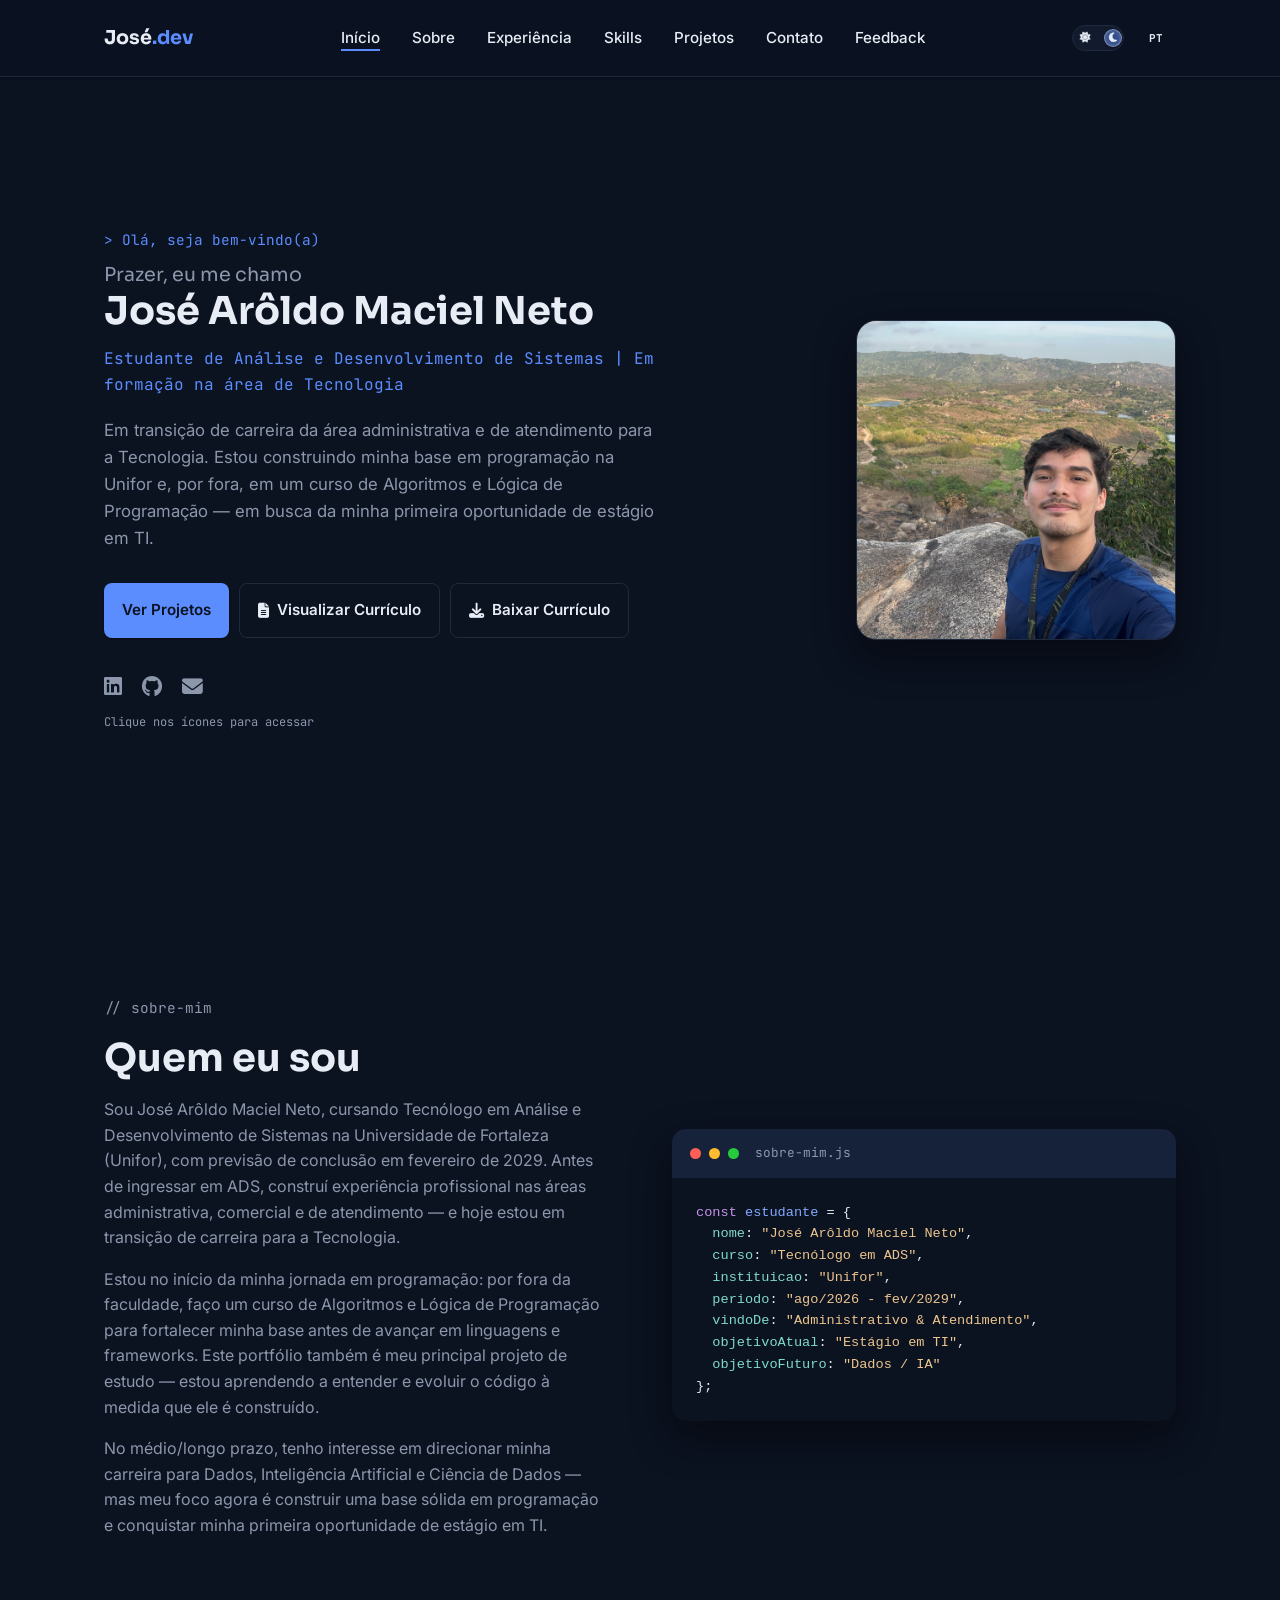
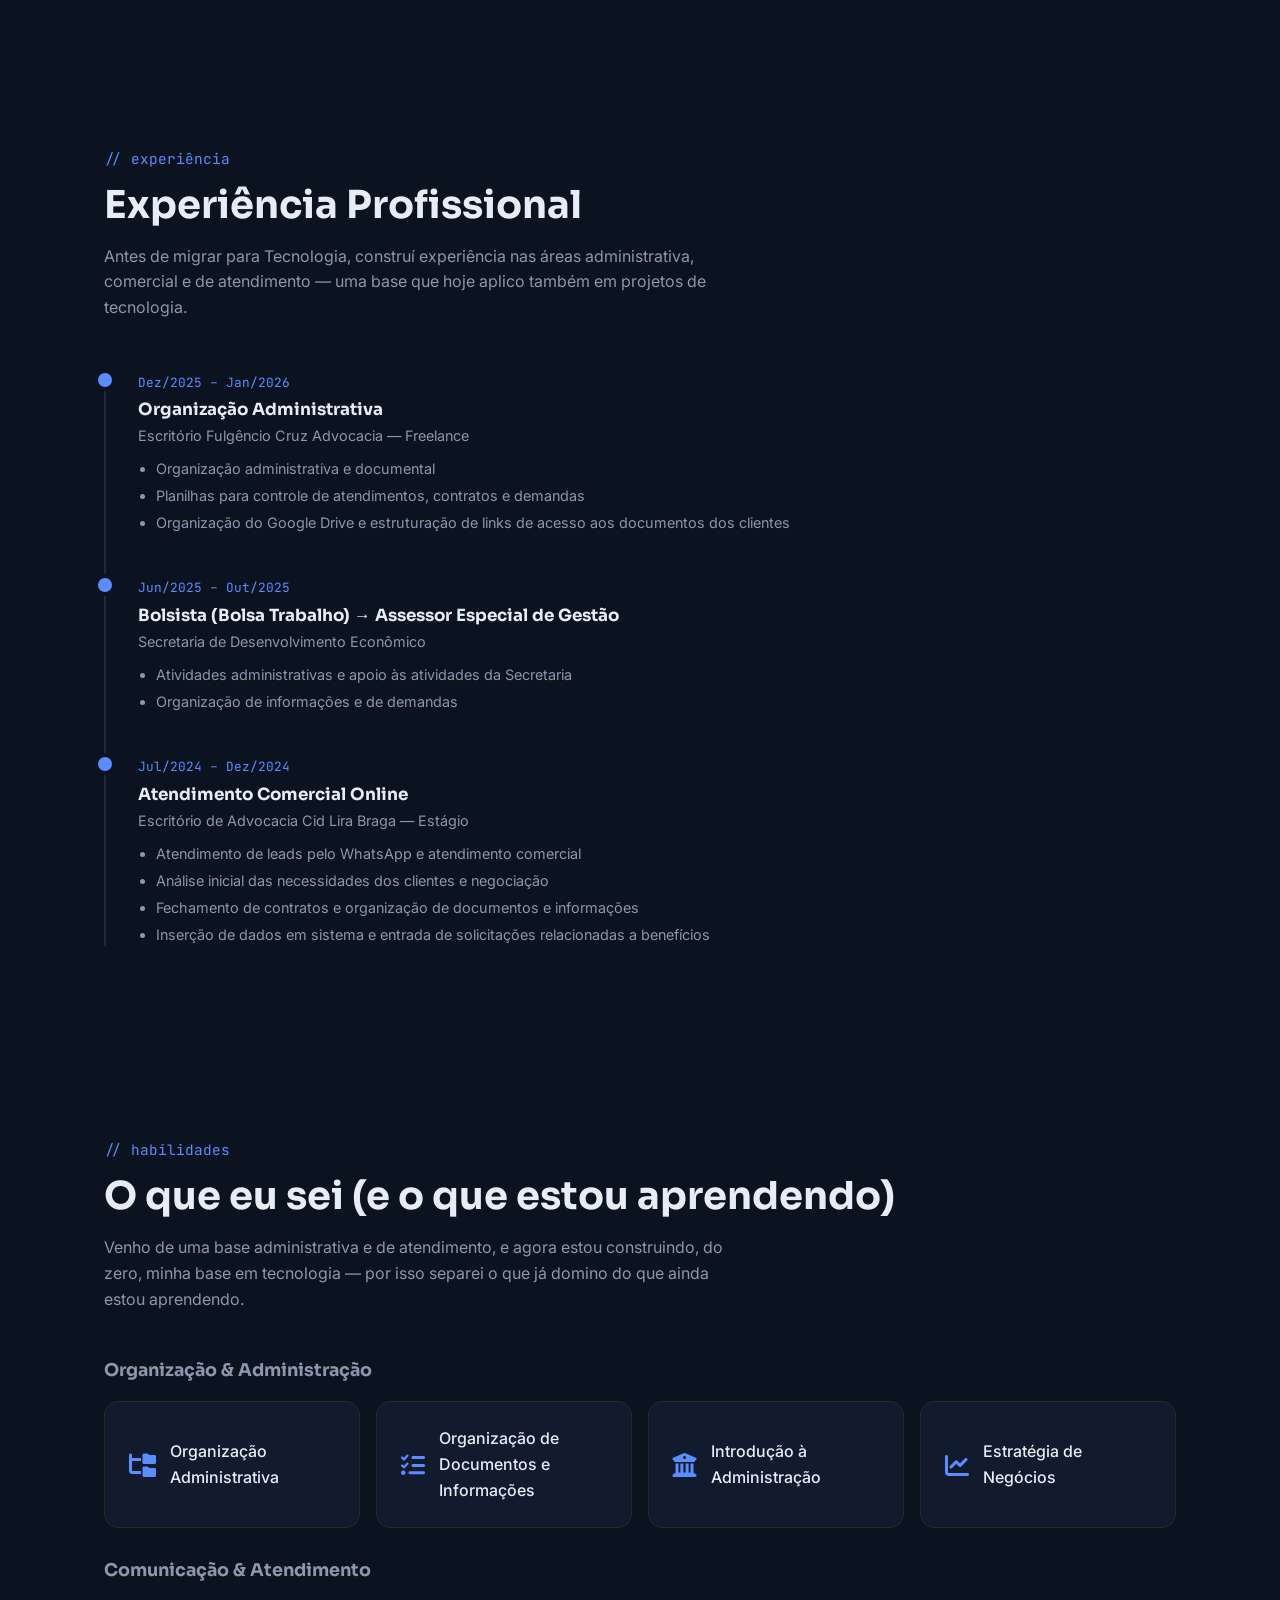
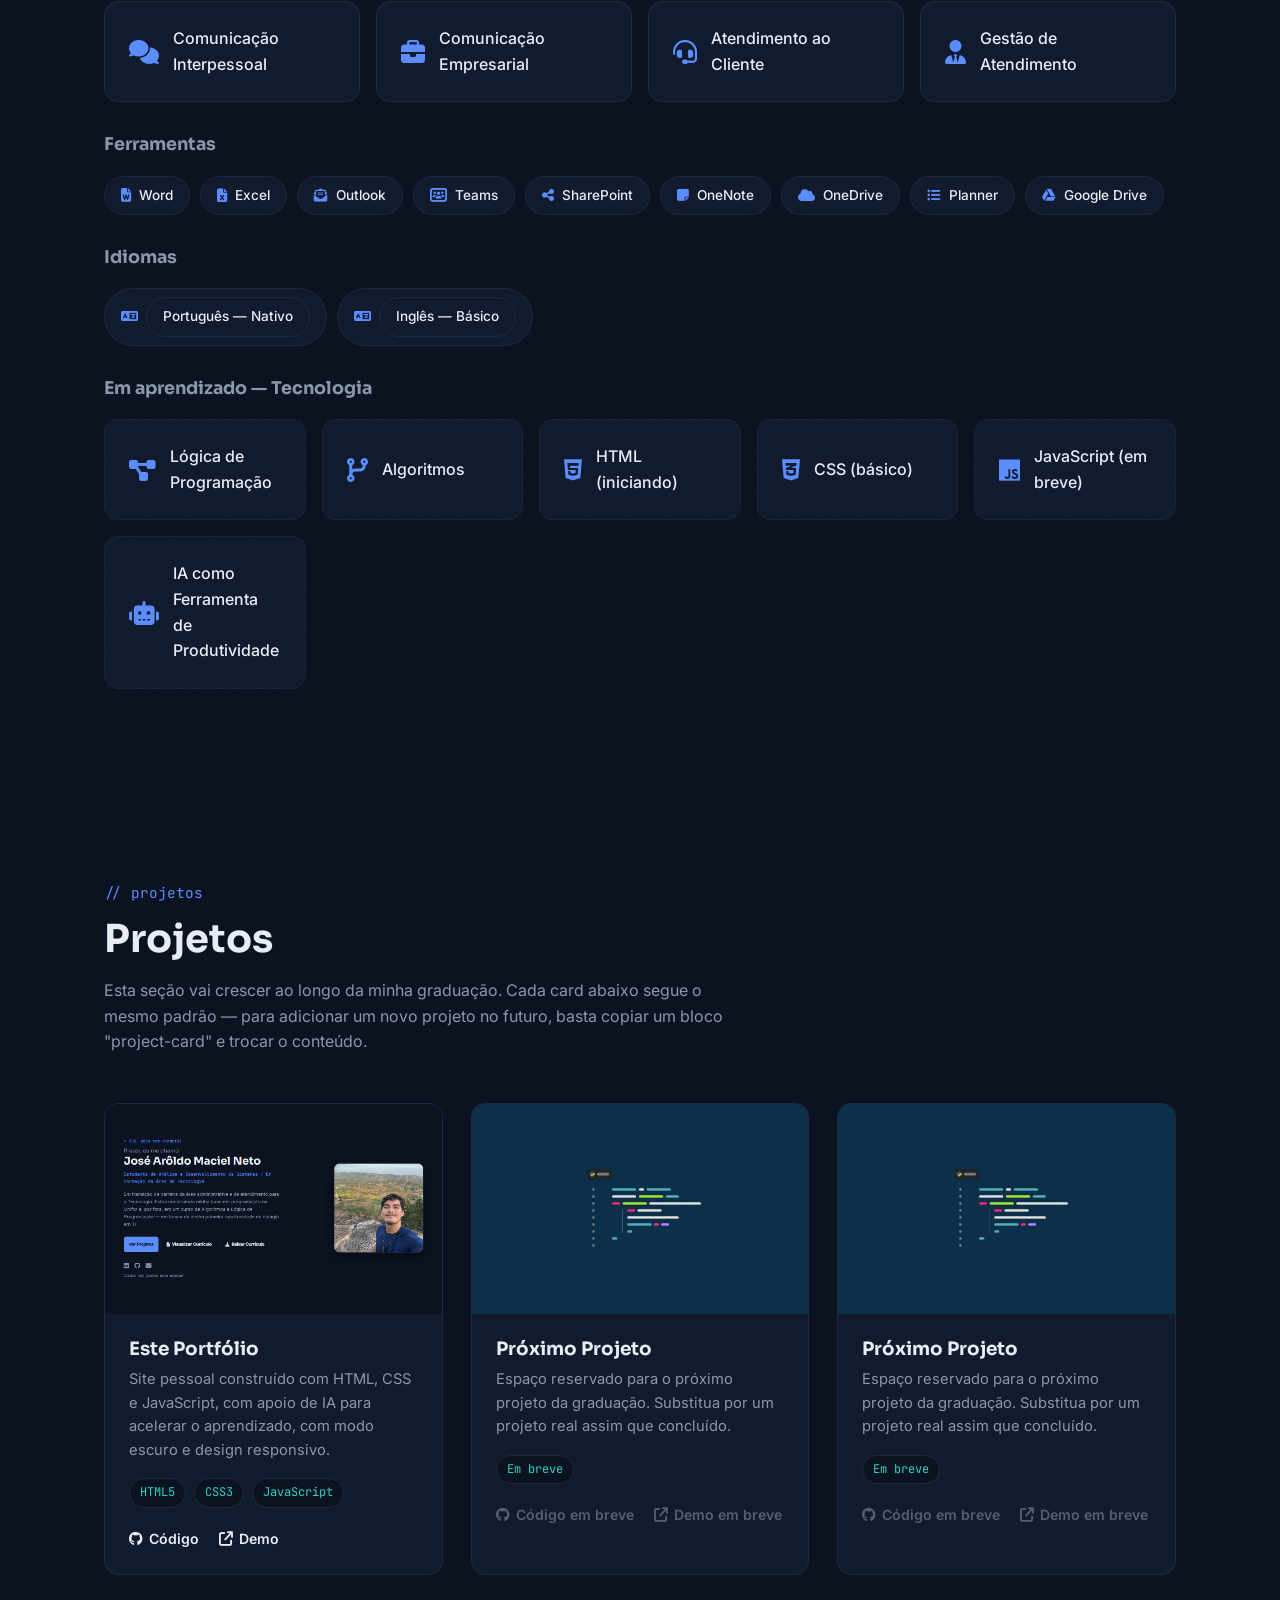
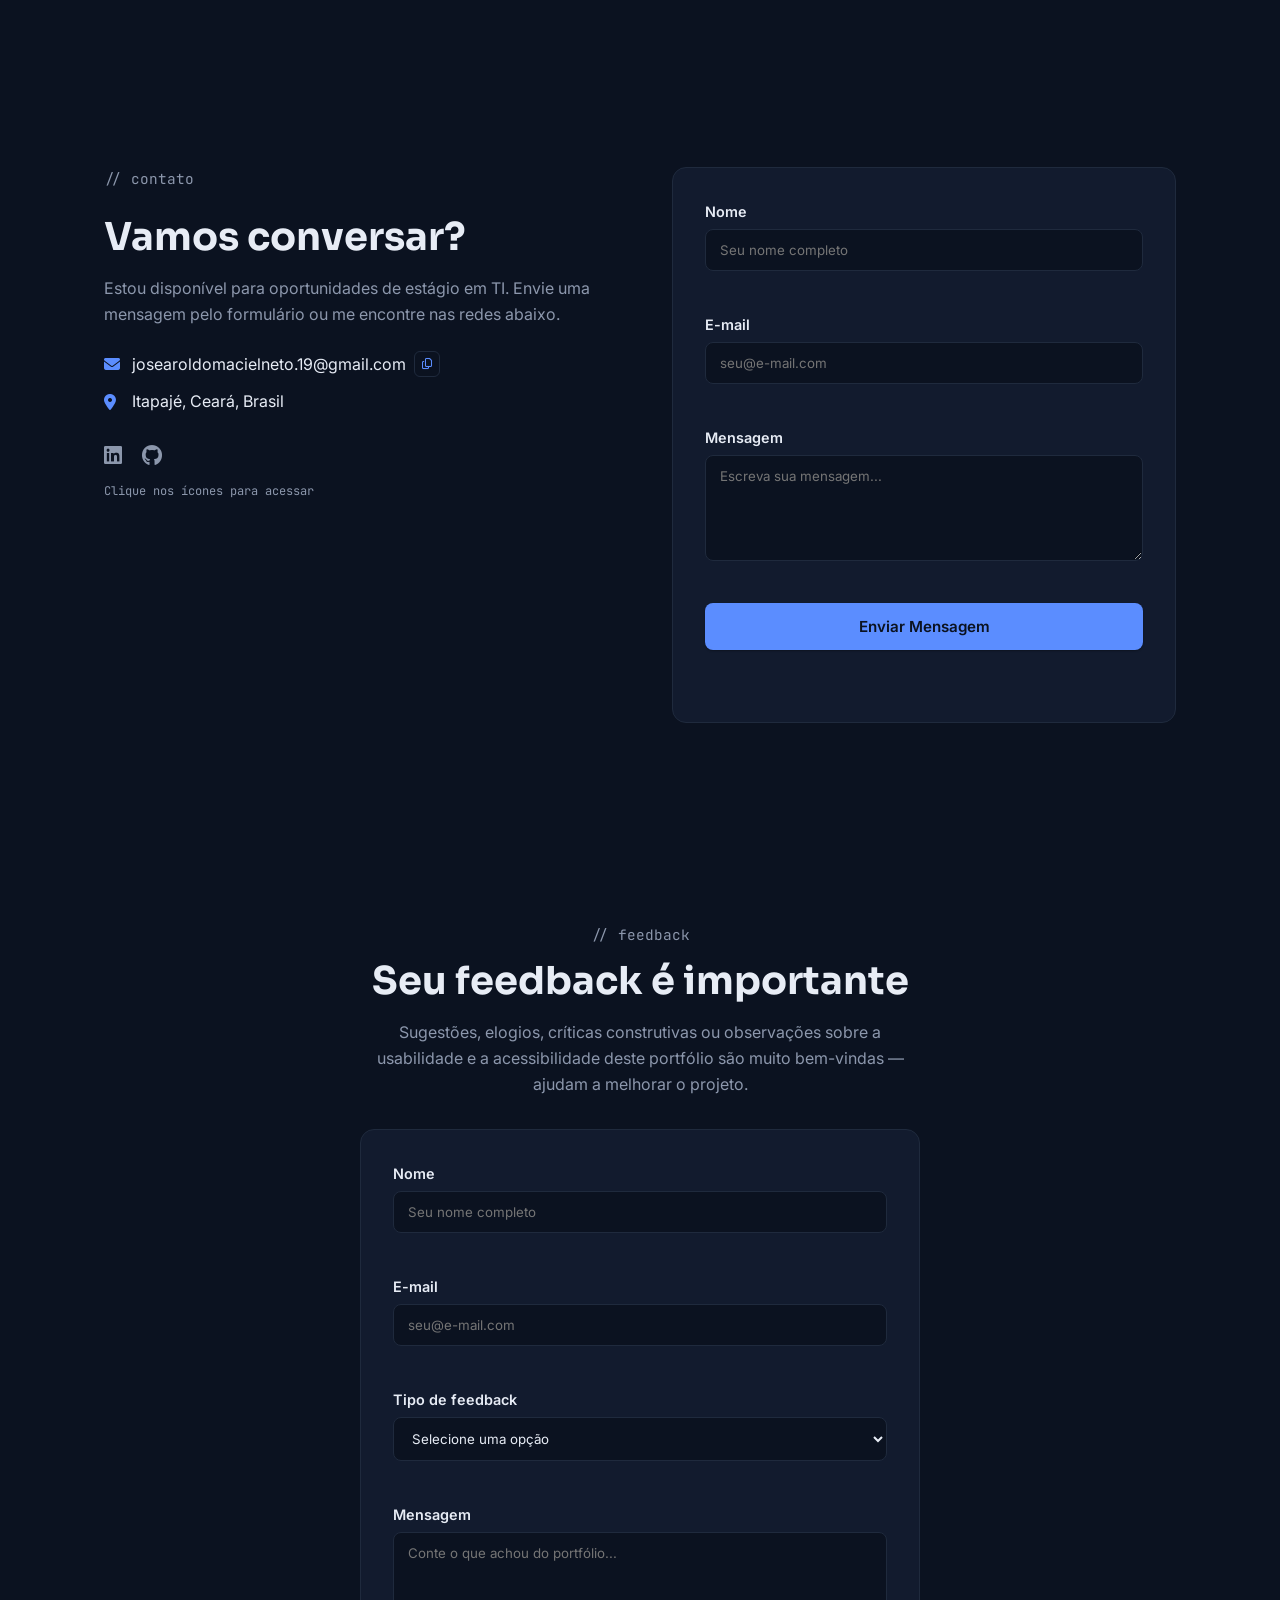
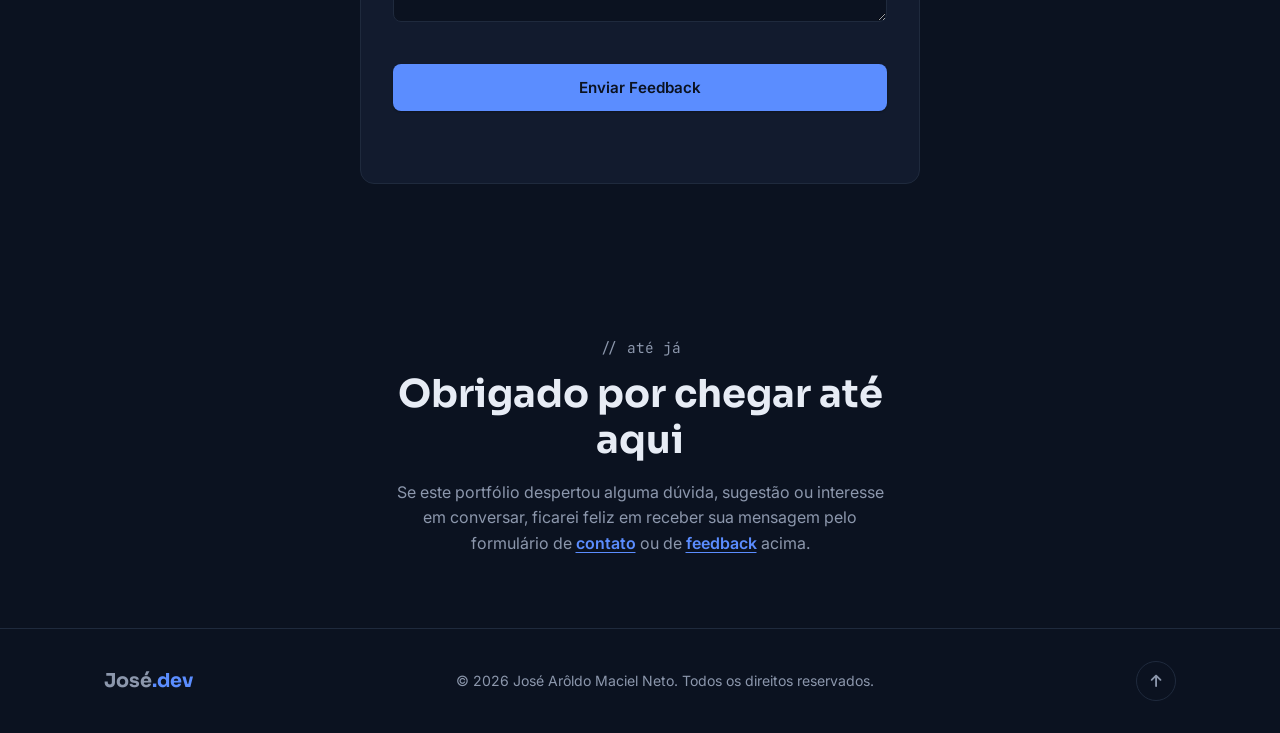
==== index.html @ 0d8932b9 "Add hreflang tags for English and Portuguese versions Added hreflang links for language alternatives" ====
<!DOCTYPE html>
<html lang="pt-BR">
<head>
  <meta charset="UTF-8">
  <meta name="viewport" content="width=device-width, initial-scale=1.0">
  <title id="page-title">José Arôldo Maciel Neto | Portfólio</title>
  <meta name="description" id="meta-description" content="Portfólio de José Arôldo Maciel Neto, estudante de Análise e Desenvolvimento de Sistemas na Unifor, em transição de carreira para Tecnologia.">

  <!-- SEO técnico: autoriza mecanismos de busca a indexar e seguir os
       links da página, e define a URL "oficial" do site (canonical) —
       importante quando o mesmo conteúdo pode ser acessado por mais
       de um endereço (ex.: domínio antigo redirecionando para o novo).
       Não depende do idioma selecionado — é a mesma URL/página nos dois. -->
  <meta name="robots" content="index, follow">
  <link rel="canonical" href="https://josearoldodev.vercel.app/">

  <!-- hreflang: informa aos mecanismos de busca que existe uma versão
       em inglês desta página, com URL própria (/en/) — assim o Google
       pode indexar e mostrar cada idioma para o público certo, em vez
       de só uma versão (PT) ser "vista" nos resultados de busca. -->
  <link rel="alternate" hreflang="pt-BR" href="https://josearoldodev.vercel.app/">
  <link rel="alternate" hreflang="en" href="https://josearoldodev.vercel.app/en/">
  <link rel="alternate" hreflang="x-default" href="https://josearoldodev.vercel.app/">

  <!-- Open Graph: controla como o link aparece quando compartilhado no
       WhatsApp, LinkedIn, Facebook etc. Título/descrição/locale mudam
       de idioma via JS (js/i18n.js); URL e imagem continuam as mesmas. -->
  <meta property="og:type" content="website">
  <meta property="og:title" id="og-title" content="José Arôldo Maciel Neto | Portfólio">
  <meta property="og:description" id="og-description" content="Portfólio de José Arôldo Maciel Neto, estudante de Análise e Desenvolvimento de Sistemas na Unifor, em transição de carreira para Tecnologia.">
  <meta property="og:url" content="https://josearoldodev.vercel.app/">
  <meta property="og:image" content="https://josearoldodev.vercel.app/assets/img/og-image.png">
  <meta property="og:locale" id="og-locale" content="pt_BR">

  <!-- Twitter/X Card: mesmo princípio do Open Graph, mas para o X (Twitter) -->
  <meta name="twitter:card" content="summary_large_image">
  <meta name="twitter:title" id="twitter-title" content="José Arôldo Maciel Neto | Portfólio">
  <meta name="twitter:description" id="twitter-description" content="Portfólio de José Arôldo Maciel Neto, estudante de Análise e Desenvolvimento de Sistemas na Unifor, em transição de carreira para Tecnologia.">
  <meta name="twitter:image" content="https://josearoldodev.vercel.app/assets/img/og-image.png">

  <!-- Favicon: ícone que aparece na aba do navegador, substituindo o
       "planeta" padrão. Vários tamanhos para diferentes dispositivos. -->
  <link rel="icon" type="image/png" sizes="32x32" href="assets/img/favicon-32.png">
  <link rel="icon" type="image/png" sizes="16x16" href="assets/img/favicon-16.png">
  <link rel="apple-touch-icon" sizes="180x180" href="assets/img/apple-touch-icon.png">

  <!-- Ícones (via CDN, sem instalação) -->
  <link rel="stylesheet" href="https://cdnjs.cloudflare.com/ajax/libs/font-awesome/6.5.1/css/all.min.css">

  <!-- Fontes do Google Fonts -->
  <link rel="preconnect" href="https://fonts.googleapis.com">
  <link href="https://fonts.googleapis.com/css2?family=Sora:wght@400;600;700&family=Inter:wght@400;500&family=JetBrains+Mono:wght@400;500&display=swap" rel="stylesheet">

  <!-- Nossos arquivos CSS -->
  <link rel="stylesheet" href="css/style.css">
  <link rel="stylesheet" href="css/responsive.css">

  <!-- Google tag (gtag.js) — Google Analytics 4
       Mede visitantes, visualizações de página e origem dos acessos.
       O Measurement ID (G-...) é público por definição — não é uma
       informação secreta, é o identificador da propriedade do GA4. -->
  <script async src="https://www.googletagmanager.com/gtag/js?id=G-1H4T45TEC2"></script>
  <script>
    window.dataLayer = window.dataLayer || [];
    function gtag(){dataLayer.push(arguments);}
    gtag('js', new Date());
    gtag('config', 'G-1H4T45TEC2');
  </script>

  <!-- Microsoft Clarity: mapas de calor e gravações de sessão,
       complementando o Google Analytics com dados de comportamento
       visual dos visitantes. Código oficial fornecido pela Microsoft,
       inserido sem modificações. -->
  <script type="text/javascript">
      (function(c,l,a,r,i,t,y){
          c[a]=c[a]||function(){(c[a].q=c[a].q||[]).push(arguments)};
          t=l.createElement(r);t.async=1;t.src="https://www.clarity.ms/tag/"+i;
          y=l.getElementsByTagName(r)[0];y.parentNode.insertBefore(t,y);
      })(window, document, "clarity", "script", "y93l747wbi");
  </script>
</head>
<body data-theme="dark" data-lang="pt">

  <!-- "Skip link": fica invisível até o usuário pressionar Tab.
       Permite que quem navega só pelo teclado (ou usa leitor de tela)
       pule o menu e vá direto para o conteúdo principal, sem precisar
       passar por todos os links do cabeçalho toda vez. -->
  <a href="#conteudo-principal" class="skip-link" data-i18n="skip_link">Pular para o conteúdo principal</a>

  <!-- ===================== HEADER / NAVEGAÇÃO ===================== -->
  <header class="header" id="header">
    <nav class="navbar">
      <a href="#hero" class="logo">José<span>.dev</span></a>

      <ul class="nav-links" id="nav-links">
        <li><a href="#hero" class="nav-link" data-i18n="nav_inicio">Início</a></li>
        <li><a href="#sobre" class="nav-link" data-i18n="nav_sobre">Sobre</a></li>
        <li><a href="#experiencia" class="nav-link" data-i18n="nav_experiencia">Experiência</a></li>
        <li><a href="#skills" class="nav-link" data-i18n="nav_skills">Skills</a></li>
        <li><a href="#projetos" class="nav-link" data-i18n="nav_projetos">Projetos</a></li>
        <li><a href="#contato" class="nav-link" data-i18n="nav_contato">Contato</a></li>
        <li><a href="#feedback" class="nav-link" data-i18n="nav_feedback">Feedback</a></li>
      </ul>

      <div class="nav-actions">
        <button id="theme-toggle" class="theme-switch" type="button" role="switch" aria-checked="true" data-i18n-aria-label="theme_switch_label" aria-label="Alternar entre tema claro e escuro">
          <i aria-hidden="true" class="fa-solid fa-sun theme-switch-icon"></i>
          <span class="theme-switch-thumb" aria-hidden="true"></span>
          <i aria-hidden="true" class="fa-solid fa-moon theme-switch-icon"></i>
        </button>

        <!-- Controle de idioma: mesma linguagem visual da chave de tema
             (pílula compacta com uma bolinha que desliza), mas com os
             textos "PT"/"EN" no lugar dos ícones de sol/lua. -->
        <!-- Controle de idioma: botão circular único, mesmo padrão visual
             que o botão de tema já teve antes de virar chave — mostra o
             idioma ativo (PT ou EN) centralizado, e alterna ao clicar. -->
        <button id="lang-toggle" class="icon-btn lang-toggle-btn" type="button" aria-pressed="false" data-i18n-aria-label="lang_switch_label" aria-label="Alternar idioma do site">
          <span id="lang-toggle-label" aria-hidden="true">PT</span>
        </button>

        <!-- Um único botão cuida de abrir E fechar o menu — ao clicar,
             o ícone e o rótulo mudam de estado (☰ Menu → ✕), mas o
             botão em si nunca muda de tamanho ou posição, então a
             fileira de controles (Tema/PT-EN/Menu) nunca se move. -->
        <button id="menu-toggle" class="icon-btn menu-btn" data-i18n-aria-label="menu_open_label" aria-label="Abrir menu de navegação" aria-expanded="false" aria-controls="nav-links">
          <i aria-hidden="true" class="fa-solid fa-bars"></i>
          <span class="menu-btn-label" aria-hidden="true" data-i18n="menu_label">Menu</span>
        </button>
      </div>
    </nav>
  </header>

  <!-- <main> identifica, para leitores de tela e para o skip link,
       onde começa o conteúdo principal da página (diferente do
       cabeçalho e do rodapé, que se repetem em todo lugar).
       tabindex="-1" permite que o skip link mova o foco para cá. -->
  <main id="conteudo-principal" tabindex="-1">

  <!-- ===================== HERO ===================== -->
  <section class="hero" id="hero">
    <div class="hero-content reveal">
      <p class="section-eyebrow" data-i18n="hero_eyebrow">&gt; Olá, seja bem-vindo(a)</p>

      <h1 class="hero-title">
        <span class="hero-greeting" data-i18n="hero_greeting">Prazer, eu me chamo</span>
        <span class="hero-name">José Arôldo Maciel Neto</span>
      </h1>

      <p class="hero-subtitle" data-i18n="hero_subtitle">
        Estudante de Análise e Desenvolvimento de Sistemas | Em formação na área de Tecnologia
      </p>

      <p class="hero-description" data-i18n="hero_description">
        Em transição de carreira da área administrativa e de atendimento para a Tecnologia.
        Estou construindo minha base em programação na Unifor e, por fora, em um curso de
        Algoritmos e Lógica de Programação — em busca da minha primeira oportunidade de estágio em TI.
      </p>

      <div class="hero-buttons">
        <a href="#projetos" class="btn btn-primary" data-i18n="hero_btn_projetos">Ver Projetos</a>

        <!-- Abre o mesmo PDF em nova aba, para leitura online (sem
             baixar). Mesmo arquivo do botão abaixo, só sem o atributo
             "download" e com target="_blank".
             O nome do arquivo tem espaços e acentos, por isso o link
             usa "percent-encoding" (%20, %C3%A9 etc.) — é a forma
             correta de representar esses caracteres numa URL. O
             navegador exibe/baixa o arquivo com o nome normal mesmo
             assim. O NOME/CAMINHO DO ARQUIVO NÃO MUDA com o idioma. -->
        <a href="assets/docs/Curr%C3%ADculo%20-%20Jos%C3%A9%20Ar%C3%B4ldo%20Maciel%20Neto.pdf" class="btn btn-secondary" target="_blank" rel="noopener">
          <i aria-hidden="true" class="fa-solid fa-file-lines"></i> <span data-i18n="hero_btn_visualizar_curriculo">Visualizar Currículo</span>
        </a>

        <!-- O arquivo do currículo deve se chamar exatamente
             "Currículo - José Arôldo Maciel Neto.pdf" e ficar dentro
             da pasta assets/docs/. O atributo download="..." define o
             nome sugerido ao salvar, e pode ser escrito normalmente
             (sem percent-encoding), diferente do href acima. -->
        <a href="assets/docs/Curr%C3%ADculo%20-%20Jos%C3%A9%20Ar%C3%B4ldo%20Maciel%20Neto.pdf" class="btn btn-secondary" download="Currículo - José Arôldo Maciel Neto.pdf">
          <i aria-hidden="true" class="fa-solid fa-download"></i> <span data-i18n="hero_btn_baixar_curriculo">Baixar Currículo</span>
        </a>
      </div>

      <div class="hero-socials">
        <a href="https://www.linkedin.com/in/joséarôldomacielneto" target="_blank" rel="noopener" data-i18n-aria-label="linkedin_label" aria-label="LinkedIn"><i aria-hidden="true" class="fa-brands fa-linkedin"></i></a>
        <a href="https://github.com/JoseAroldoMacielNeto" target="_blank" rel="noopener" data-i18n-aria-label="github_label" aria-label="GitHub"><i aria-hidden="true" class="fa-brands fa-github"></i></a>
        <a href="mailto:josearoldomacielneto.19@gmail.com" data-i18n-aria-label="email_label" aria-label="E-mail"><i aria-hidden="true" class="fa-solid fa-envelope"></i></a>
      </div>
      <p class="icons-hint" aria-hidden="true" data-i18n="hero_socials_hint">Clique nos ícones para acessar</p>
    </div>

    <!-- Coloque aqui a sua foto de perfil: o arquivo deve se chamar
         exatamente "foto-perfil.jpg" e ficar dentro da pasta assets/img/ -->
    <div class="hero-image reveal">
      <img src="assets/img/foto-perfil.jpg" alt="Foto de perfil de José Arôldo Maciel Neto" data-i18n-alt="foto_alt" width="600" height="600">
    </div>
  </section>

  <!-- ===================== SOBRE MIM ===================== -->
  <section class="section sobre" id="sobre">
    <div class="container sobre-grid">

      <div class="sobre-texto reveal">
        <p class="section-eyebrow" data-i18n="sobre_eyebrow">// sobre-mim</p>
        <h2 class="section-title" data-i18n="sobre_title">Quem eu sou</h2>
        <p data-i18n="sobre_p1">
          Sou José Arôldo Maciel Neto, cursando Tecnólogo em Análise e Desenvolvimento de Sistemas
          na Universidade de Fortaleza (Unifor), com previsão de conclusão em fevereiro de 2029.
          Antes de ingressar em ADS, construí experiência profissional nas áreas administrativa,
          comercial e de atendimento — e hoje estou em transição de carreira para a Tecnologia.
        </p>
        <p data-i18n="sobre_p2">
          Estou no início da minha jornada em programação: por fora da faculdade, faço um curso de
          Algoritmos e Lógica de Programação para fortalecer minha base antes de avançar em linguagens
          e frameworks. Este portfólio também é meu principal projeto de estudo — estou aprendendo a
          entender e evoluir o código à medida que ele é construído.
        </p>
        <p data-i18n="sobre_p3">
          No médio/longo prazo, tenho interesse em direcionar minha carreira para Dados, Inteligência
          Artificial e Ciência de Dados — mas meu foco agora é construir uma base sólida em programação
          e conquistar minha primeira oportunidade de estágio em TI.
        </p>
      </div>

      <!-- "Cartão de código": elemento visual de assinatura do site,
           simulando um editor de código para reforçar a identidade de dev.
           Em inglês, os "nomes de variáveis" também são traduzidos
           (nome→name, curso→degree etc.), como um dev nativo escreveria. -->
      <div class="code-card reveal">
        <div class="code-card-header">
          <span class="dot dot-red"></span>
          <span class="dot dot-yellow"></span>
          <span class="dot dot-green"></span>
          <span class="code-card-title">sobre-mim.js</span>
        </div>
        <pre class="code-card-body"><code data-i18n="code_card_body"><span class="tk-key">const</span> <span class="tk-var">estudante</span> = {
  <span class="tk-prop">nome</span>: <span class="tk-str">"José Arôldo Maciel Neto"</span>,
  <span class="tk-prop">curso</span>: <span class="tk-str">"Tecnólogo em ADS"</span>,
  <span class="tk-prop">instituicao</span>: <span class="tk-str">"Unifor"</span>,
  <span class="tk-prop">periodo</span>: <span class="tk-str">"ago/2026 - fev/2029"</span>,
  <span class="tk-prop">vindoDe</span>: <span class="tk-str">"Administrativo &amp; Atendimento"</span>,
  <span class="tk-prop">objetivoAtual</span>: <span class="tk-str">"Estágio em TI"</span>,
  <span class="tk-prop">objetivoFuturo</span>: <span class="tk-str">"Dados / IA"</span>
};</code></pre>
      </div>

    </div>
  </section>

  <!-- ===================== EXPERIÊNCIA PROFISSIONAL ===================== -->
  <section class="section experiencia" id="experiencia">
    <div class="container">
      <p class="section-eyebrow" data-i18n="exp_eyebrow">// experiência</p>
      <h2 class="section-title" data-i18n="exp_title">Experiência Profissional</h2>
      <p class="section-subtitle" data-i18n="exp_subtitle">
        Antes de migrar para Tecnologia, construí experiência nas áreas administrativa, comercial e de atendimento —
        uma base que hoje aplico também em projetos de tecnologia.
      </p>

      <!-- Linha do tempo: cada "timeline-item" representa uma experiência profissional -->
      <div class="timeline">

        <div class="timeline-item reveal">
          <span class="timeline-marker"></span>
          <div class="timeline-content">
            <span class="timeline-period" data-i18n="exp1_period">Dez/2025 – Jan/2026</span>
            <h3 data-i18n="exp1_title">Organização Administrativa</h3>
            <p class="timeline-empresa" data-i18n="exp1_empresa">Escritório Fulgêncio Cruz Advocacia — Freelance</p>
            <ul>
              <li data-i18n="exp1_li1">Organização administrativa e documental</li>
              <li data-i18n="exp1_li2">Planilhas para controle de atendimentos, contratos e demandas</li>
              <li data-i18n="exp1_li3">Organização do Google Drive e estruturação de links de acesso aos documentos dos clientes</li>
            </ul>
          </div>
        </div>

        <div class="timeline-item reveal">
          <span class="timeline-marker"></span>
          <div class="timeline-content">
            <span class="timeline-period" data-i18n="exp2_period">Jun/2025 – Out/2025</span>
            <h3 data-i18n="exp2_title">Bolsista (Bolsa Trabalho) &rarr; Assessor Especial de Gestão</h3>
            <p class="timeline-empresa" data-i18n="exp2_empresa">Secretaria de Desenvolvimento Econômico</p>
            <ul>
              <li data-i18n="exp2_li1">Atividades administrativas e apoio às atividades da Secretaria</li>
              <li data-i18n="exp2_li2">Organização de informações e de demandas</li>
            </ul>
          </div>
        </div>

        <div class="timeline-item reveal">
          <span class="timeline-marker"></span>
          <div class="timeline-content">
            <span class="timeline-period" data-i18n="exp3_period">Jul/2024 – Dez/2024</span>
            <h3 data-i18n="exp3_title">Atendimento Comercial Online</h3>
            <p class="timeline-empresa" data-i18n="exp3_empresa">Escritório de Advocacia Cid Lira Braga — Estágio</p>
            <ul>
              <li data-i18n="exp3_li1">Atendimento de leads pelo WhatsApp e atendimento comercial</li>
              <li data-i18n="exp3_li2">Análise inicial das necessidades dos clientes e negociação</li>
              <li data-i18n="exp3_li3">Fechamento de contratos e organização de documentos e informações</li>
              <li data-i18n="exp3_li4">Inserção de dados em sistema e entrada de solicitações relacionadas a benefícios</li>
            </ul>
          </div>
        </div>

      </div>
    </div>
  </section>

  <!-- ===================== SKILLS ===================== -->
  <section class="section skills" id="skills">
    <div class="container">
      <p class="section-eyebrow" data-i18n="skills_eyebrow">// habilidades</p>
      <h2 class="section-title" data-i18n="skills_title">O que eu sei (e o que estou aprendendo)</h2>
      <p class="section-subtitle" data-i18n="skills_subtitle">
        Venho de uma base administrativa e de atendimento, e agora estou construindo, do zero,
        minha base em tecnologia — por isso separei o que já domino do que ainda estou aprendendo.
      </p>

      <h3 class="skills-subtitle" data-i18n="skills_g1_title">Organização &amp; Administração</h3>
      <div class="skills-grid">
        <div class="skill-card reveal"><i aria-hidden="true" class="fa-solid fa-folder-tree"></i><span data-i18n="skills_g1_i1">Organização Administrativa</span></div>
        <div class="skill-card reveal"><i aria-hidden="true" class="fa-solid fa-list-check"></i><span data-i18n="skills_g1_i2">Organização de Documentos e Informações</span></div>
        <div class="skill-card reveal"><i aria-hidden="true" class="fa-solid fa-building-columns"></i><span data-i18n="skills_g1_i3">Introdução à Administração</span></div>
        <div class="skill-card reveal"><i aria-hidden="true" class="fa-solid fa-chart-line"></i><span data-i18n="skills_g1_i4">Estratégia de Negócios</span></div>
      </div>

      <h3 class="skills-subtitle" data-i18n="skills_g2_title">Comunicação &amp; Atendimento</h3>
      <div class="skills-grid">
        <div class="skill-card reveal"><i aria-hidden="true" class="fa-solid fa-comments"></i><span data-i18n="skills_g2_i1">Comunicação Interpessoal</span></div>
        <div class="skill-card reveal"><i aria-hidden="true" class="fa-solid fa-briefcase"></i><span data-i18n="skills_g2_i2">Comunicação Empresarial</span></div>
        <div class="skill-card reveal"><i aria-hidden="true" class="fa-solid fa-headset"></i><span data-i18n="skills_g2_i3">Atendimento ao Cliente</span></div>
        <div class="skill-card reveal"><i aria-hidden="true" class="fa-solid fa-user-tie"></i><span data-i18n="skills_g2_i4">Gestão de Atendimento</span></div>
      </div>

      <h3 class="skills-subtitle" data-i18n="skills_g3_title">Ferramentas</h3>
      <!-- Lista de "pills" (chips): mais compacta que os cards, ideal para muitos itens curtos.
           Nomes de ferramentas (Word, Excel, GitHub etc.) são nomes próprios e não mudam de idioma. -->
      <div class="pill-list reveal">
        <span><i aria-hidden="true" class="fa-solid fa-file-word"></i> Word</span>
        <span><i aria-hidden="true" class="fa-solid fa-file-excel"></i> Excel</span>
        <span><i aria-hidden="true" class="fa-solid fa-envelope-open-text"></i> Outlook</span>
        <span><i aria-hidden="true" class="fa-solid fa-users-rectangle"></i> Teams</span>
        <span><i aria-hidden="true" class="fa-solid fa-share-nodes"></i> SharePoint</span>
        <span><i aria-hidden="true" class="fa-solid fa-note-sticky"></i> OneNote</span>
        <span><i aria-hidden="true" class="fa-solid fa-cloud"></i> OneDrive</span>
        <span><i aria-hidden="true" class="fa-solid fa-list-ul"></i> Planner</span>
        <span><i aria-hidden="true" class="fa-brands fa-google-drive"></i> Google Drive</span>
      </div>

      <h3 class="skills-subtitle" data-i18n="skills_g4_title">Idiomas</h3>
      <div class="pill-list reveal">
        <span><i aria-hidden="true" class="fa-solid fa-language"></i> <span data-i18n="skills_g4_i1">Português — Nativo</span></span>
        <span><i aria-hidden="true" class="fa-solid fa-language"></i> <span data-i18n="skills_g4_i2">Inglês — Básico</span></span>
      </div>

      <h3 class="skills-subtitle" data-i18n="skills_g5_title">Em aprendizado — Tecnologia</h3>
      <div class="skills-grid">
        <div class="skill-card skill-learning reveal"><i aria-hidden="true" class="fa-solid fa-diagram-project"></i><span data-i18n="skills_g5_i1">Lógica de Programação</span></div>
        <div class="skill-card skill-learning reveal"><i aria-hidden="true" class="fa-solid fa-code-branch"></i><span data-i18n="skills_g5_i2">Algoritmos</span></div>
        <div class="skill-card skill-learning reveal"><i aria-hidden="true" class="fa-brands fa-html5"></i><span data-i18n="skills_g5_i3">HTML (iniciando)</span></div>
        <div class="skill-card skill-learning reveal"><i aria-hidden="true" class="fa-brands fa-css3-alt"></i><span data-i18n="skills_g5_i4">CSS (básico)</span></div>
        <div class="skill-card skill-learning reveal"><i aria-hidden="true" class="fa-brands fa-js"></i><span data-i18n="skills_g5_i5">JavaScript (em breve)</span></div>
        <div class="skill-card skill-learning reveal"><i aria-hidden="true" class="fa-solid fa-robot"></i><span data-i18n="skills_g5_i6">IA como Ferramenta de Produtividade</span></div>
      </div>
    </div>
  </section>

  <!-- ===================== PROJETOS ===================== -->
  <!-- TODO: substituir os cards abaixo pelos projetos reais assim que você me enviar as informações -->
  <section class="section projetos" id="projetos">
    <div class="container">
      <p class="section-eyebrow" data-i18n="projetos_eyebrow">// projetos</p>
      <h2 class="section-title" data-i18n="projetos_title">Projetos</h2>
      <p class="section-subtitle" data-i18n="projetos_subtitle">
        Esta seção vai crescer ao longo da minha graduação. Cada card abaixo segue o mesmo padrão —
        para adicionar um novo projeto no futuro, basta copiar um bloco "project-card" e trocar o conteúdo.
      </p>

      <div class="projetos-grid">

        <!-- ============ INÍCIO DE UM CARD DE PROJETO (modelo reutilizável) ============ -->
        <article class="project-card reveal">
          <div class="project-image">
            <img src="assets/img/portfolio.png" alt="Captura de tela do projeto Este Portfólio" width="800" height="500" loading="lazy">
          </div>
          <div class="project-content">
            <h3 data-i18n="proj1_title">Este Portfólio</h3>
            <p data-i18n="proj1_desc">Site pessoal construído com HTML, CSS e JavaScript, com apoio de IA para acelerar o aprendizado, com modo escuro e design responsivo.</p>
            <div class="project-tags">
              <span>HTML5</span>
              <span>CSS3</span>
              <span>JavaScript</span>
            </div>
            <!-- TODO: substituir "#" pelo link do repositório específico deste portfólio
                 no seu GitHub (https://github.com/JoseAroldoMacielNeto) assim que criá-lo,
                 e pelo link do site publicado ("Demo"), quando estiver no ar -->
            <div class="project-links">
              <a href="https://github.com/JoseAroldoMacielNeto/Portfolio" target="_blank" rel="noopener"><i aria-hidden="true" class="fa-brands fa-github"></i> <span data-i18n="proj_link_codigo">Código</span></a>
              <a href="https://portfolio-weld-gamma-d70fup08v0.vercel.app/" target="_blank" rel="noopener"><i aria-hidden="true" class="fa-solid fa-arrow-up-right-from-square"></i> <span data-i18n="proj_link_demo">Demo</span></a>
            </div>
          </div>
        </article>
        <!-- ============ FIM DO CARD DE PROJETO ============ -->

        <article class="project-card reveal">
          <div class="project-image">
            <img src="assets/img/projeto-placeholder.jpg" alt="" width="800" height="500" loading="lazy">
          </div>
          <div class="project-content">
            <h3 data-i18n="proj_placeholder_title">Próximo Projeto</h3>
            <p data-i18n="proj_placeholder_desc">Espaço reservado para o próximo projeto da graduação. Substitua por um projeto real assim que concluído.</p>
            <div class="project-tags">
              <span data-i18n="proj_placeholder_tag">Em breve</span>
            </div>
            <div class="project-links project-links-disabled">
              <span class="link-disabled" aria-disabled="true"><i aria-hidden="true" class="fa-brands fa-github"></i> <span data-i18n="proj_placeholder_codigo">Código em breve</span></span>
              <span class="link-disabled" aria-disabled="true"><i aria-hidden="true" class="fa-solid fa-arrow-up-right-from-square"></i> <span data-i18n="proj_placeholder_demo">Demo em breve</span></span>
            </div>
          </div>
        </article>

        <article class="project-card reveal">
          <div class="project-image">
            <img src="assets/img/projeto-placeholder.jpg" alt="" width="800" height="500" loading="lazy">
          </div>
          <div class="project-content">
            <h3 data-i18n="proj_placeholder_title">Próximo Projeto</h3>
            <p data-i18n="proj_placeholder_desc">Espaço reservado para o próximo projeto da graduação. Substitua por um projeto real assim que concluído.</p>
            <div class="project-tags">
              <span data-i18n="proj_placeholder_tag">Em breve</span>
            </div>
            <div class="project-links project-links-disabled">
              <span class="link-disabled" aria-disabled="true"><i aria-hidden="true" class="fa-brands fa-github"></i> <span data-i18n="proj_placeholder_codigo">Código em breve</span></span>
              <span class="link-disabled" aria-disabled="true"><i aria-hidden="true" class="fa-solid fa-arrow-up-right-from-square"></i> <span data-i18n="proj_placeholder_demo">Demo em breve</span></span>
            </div>
          </div>
        </article>

      </div>
    </div>
  </section>

  <!-- ===================== CONTATO ===================== -->
  <section class="section contato" id="contato">
    <div class="container contato-grid">

      <div class="contato-info reveal">
        <p class="section-eyebrow" data-i18n="contato_eyebrow">// contato</p>
        <h2 class="section-title" data-i18n="contato_title">Vamos conversar?</h2>
        <p data-i18n="contato_desc">
          Estou disponível para oportunidades de estágio em TI. Envie uma mensagem pelo formulário
          ou me encontre nas redes abaixo.
        </p>
        <ul class="contato-lista">
          <li>
            <i aria-hidden="true" class="fa-solid fa-envelope"></i>
            <a href="mailto:josearoldomacielneto.19@gmail.com" class="contato-email-link">josearoldomacielneto.19@gmail.com</a>
            <button type="button" id="copiar-email" class="copiar-email-btn" data-email="josearoldomacielneto.19@gmail.com" data-i18n-aria-label="copy_email_label" aria-label="Copiar endereço de e-mail">
              <i aria-hidden="true" class="fa-regular fa-copy"></i>
            </button>
            <span id="copiar-email-feedback" class="copiar-email-feedback" role="status" aria-live="polite"></span>
          </li>
          <li><i aria-hidden="true" class="fa-solid fa-location-dot"></i> <span data-i18n="contato_location">Itapajé, Ceará, Brasil</span></li>
        </ul>
        <div class="hero-socials">
          <a href="https://www.linkedin.com/in/joséarôldomacielneto" target="_blank" rel="noopener" data-i18n-aria-label="linkedin_label" aria-label="LinkedIn"><i aria-hidden="true" class="fa-brands fa-linkedin"></i></a>
          <a href="https://github.com/JoseAroldoMacielNeto" target="_blank" rel="noopener" data-i18n-aria-label="github_label" aria-label="GitHub"><i aria-hidden="true" class="fa-brands fa-github"></i></a>
        </div>
        <p class="icons-hint" aria-hidden="true" data-i18n="contato_icons_hint">Clique nos ícones para acessar</p>
      </div>

      <!-- action/method servem como reforço: se por algum motivo o JavaScript
           não rodar, o formulário ainda funciona como um envio HTML comum
           direto para o Formspree. O comportamento normal (com a mensagem
           de sucesso/erro na tela) é feito via JavaScript, em script.js -->
      <form class="contato-form reveal" id="contato-form" action="https://formspree.io/f/mqpkzdjw" method="POST" novalidate>
        <div class="form-group">
          <label for="nome" data-i18n="label_nome">Nome</label>
          <input type="text" id="nome" name="nome" placeholder="Seu nome completo" data-i18n-placeholder="placeholder_nome" required aria-describedby="erro-nome">
          <span class="form-error" id="erro-nome"></span>
        </div>

        <div class="form-group">
          <label for="email" data-i18n="label_email">E-mail</label>
          <input type="email" id="email" name="email" placeholder="seu@e-mail.com" data-i18n-placeholder="placeholder_email" required aria-describedby="erro-email">
          <span class="form-error" id="erro-email"></span>
        </div>

        <div class="form-group">
          <label for="mensagem" data-i18n="label_mensagem">Mensagem</label>
          <textarea id="mensagem" name="mensagem" rows="5" placeholder="Escreva sua mensagem..." data-i18n-placeholder="placeholder_mensagem_contato" required aria-describedby="erro-mensagem"></textarea>
          <span class="form-error" id="erro-mensagem"></span>
        </div>

        <button type="submit" class="btn btn-primary btn-full" id="botao-enviar" data-i18n="btn_enviar_mensagem">Enviar Mensagem</button>
        <p class="form-feedback" id="form-feedback" role="status" aria-live="polite"></p>
      </form>

    </div>
  </section>

  <!-- ===================== FEEDBACK SOBRE O PORTFÓLIO ===================== -->
  <!-- Reaproveita o MESMO endpoint do Formspree usado no formulário de
       contato (https://formspree.io/f/mqpkzdjw). O campo oculto "_subject"
       é um recurso do próprio Formspree para diferenciar o assunto do
       e-mail recebido, então os feedbacks chegam identificados, sem
       precisar de uma segunda conta ou de um novo endpoint. -->
  <section class="section feedback" id="feedback">
    <div class="container">
      <div class="feedback-intro">
        <p class="section-eyebrow" data-i18n="feedback_eyebrow">// feedback</p>
        <h2 class="section-title" data-i18n="feedback_title">Seu feedback é importante</h2>
        <p data-i18n="feedback_desc">
          Sugestões, elogios, críticas construtivas ou observações sobre a usabilidade e a
          acessibilidade deste portfólio são muito bem-vindas — ajudam a melhorar o projeto.
        </p>
      </div>

      <form class="contato-form feedback-form reveal" id="feedback-form" action="https://formspree.io/f/mqpkzdjw" method="POST" novalidate>
        <input type="hidden" name="_subject" value="Novo feedback sobre o portfólio">

        <div class="form-group">
          <label for="feedback-nome" data-i18n="label_nome">Nome</label>
          <input type="text" id="feedback-nome" name="nome" placeholder="Seu nome completo" data-i18n-placeholder="placeholder_nome" required aria-describedby="erro-feedback-nome">
          <span class="form-error" id="erro-feedback-nome"></span>
        </div>

        <div class="form-group">
          <label for="feedback-email" data-i18n="label_email">E-mail</label>
          <input type="email" id="feedback-email" name="email" placeholder="seu@e-mail.com" data-i18n-placeholder="placeholder_email" required aria-describedby="erro-feedback-email">
          <span class="form-error" id="erro-feedback-email"></span>
        </div>

        <div class="form-group">
          <label for="feedback-tipo" data-i18n="label_tipo">Tipo de feedback</label>
          <!-- O atributo "value" de cada opção continua sempre em português —
               é o dado que chega no seu e-mail via Formspree. Só o TEXTO
               visível (o que a pessoa vê e escolhe) muda de idioma. -->
          <select id="feedback-tipo" name="tipo" required aria-describedby="erro-feedback-tipo">
            <option value="" data-i18n="opt_select">Selecione uma opção</option>
            <option value="Elogio" data-i18n="opt_elogio">Elogio</option>
            <option value="Sugestão de melhoria" data-i18n="opt_sugestao">Sugestão de melhoria</option>
            <option value="Crítica construtiva" data-i18n="opt_critica">Crítica construtiva</option>
            <option value="Observação sobre acessibilidade" data-i18n="opt_acessibilidade">Observação sobre acessibilidade</option>
            <option value="Dificuldade na navegação" data-i18n="opt_navegacao">Dificuldade na navegação</option>
            <option value="Outro" data-i18n="opt_outro">Outro</option>
          </select>
          <span class="form-error" id="erro-feedback-tipo"></span>
        </div>

        <div class="form-group">
          <label for="feedback-mensagem" data-i18n="label_mensagem">Mensagem</label>
          <textarea id="feedback-mensagem" name="mensagem" rows="4" placeholder="Conte o que achou do portfólio..." data-i18n-placeholder="placeholder_mensagem_feedback" required aria-describedby="erro-feedback-mensagem"></textarea>
          <span class="form-error" id="erro-feedback-mensagem"></span>
        </div>

        <button type="submit" class="btn btn-primary btn-full" id="botao-enviar-feedback" data-i18n="btn_enviar_feedback">Enviar Feedback</button>
        <p class="form-feedback" id="feedback-form-feedback" role="status" aria-live="polite"></p>
      </form>
    </div>
  </section>

  <!-- ===================== AGRADECIMENTO ===================== -->
  <section class="section agradecimento" id="agradecimento">
    <div class="container agradecimento-content reveal">
      <p class="section-eyebrow" data-i18n="agradecimento_eyebrow">// até já</p>
      <h2 class="section-title" data-i18n="agradecimento_title">Obrigado por chegar até aqui</h2>
      <p data-i18n="agradecimento_text">
        Se este portfólio despertou alguma dúvida, sugestão ou interesse em conversar,
        ficarei feliz em receber sua mensagem pelo formulário de
        <a href="#contato" class="link-inline">contato</a> ou de
        <a href="#feedback" class="link-inline">feedback</a> acima.
      </p>
    </div>
  </section>

  </main>

  <!-- ===================== FOOTER ===================== -->
  <footer class="footer">
    <div class="container footer-content">
      <a href="#hero" class="logo">José<span>.dev</span></a>
      <p>&copy; <span id="ano-atual"></span> José Arôldo Maciel Neto. <span data-i18n="footer_rights">Todos os direitos reservados.</span></p>
      <a href="#hero" class="back-to-top" data-i18n-aria-label="back_to_top_label" aria-label="Voltar ao topo">
        <i aria-hidden="true" class="fa-solid fa-arrow-up"></i>
      </a>
    </div>
  </footer>

  <script src="js/i18n.js"></script>
  <script src="js/script.js"></script>
</body>
</html>
---- css/style.css ----
/* ============================================================
   VARIÁVEIS DE TEMA (CSS Custom Properties)
   Aqui centralizamos todas as cores e fontes do site.
   Trocar um valor aqui reflete em TODO o site automaticamente.
   ============================================================ */
:root {
  /* --- Tema claro (padrão) --- */
  --color-bg: #F7F8FA;
  --color-surface: #FFFFFF;
  --color-text: #0B1220;
  --color-text-muted: #5B6472;
  --color-border: #E4E7EC;

  /* Ajustados para contraste WCAG AA (4.5:1) em textos pequenos —
     mesmo tom de azul e verde-azulado, levemente mais escuros */
  --color-primary: #275EC9;   /* azul-sinal: cor principal de ação (botões, links) */
  --color-primary-dark: #1E4FC0;
  --color-accent: #10726A;    /* verde-azulado: cor de destaque (tags, ícones) */
  --color-danger: #C23D41;    /* vermelho de erro, ajustado para contraste no tema claro */

  --shadow-sm: 0 1px 2px rgba(11, 18, 32, 0.06);
  --shadow-md: 0 8px 24px rgba(11, 18, 32, 0.08);
  --shadow-lg: 0 16px 40px rgba(11, 18, 32, 0.12);

  --font-display: 'Sora', sans-serif;   /* títulos */
  --font-body: 'Inter', sans-serif;     /* textos */
  --font-mono: 'JetBrains Mono', monospace; /* trechos "de código" */

  --radius-sm: 8px;
  --radius-md: 14px;
  --radius-lg: 20px;

  --container-width: 1120px;
  --transition: 0.25s ease;
}

/* --- Tema escuro: ativado quando <body data-theme="dark"> --- */
[data-theme="dark"] {
  --color-bg: #0B1220;
  --color-surface: #121B2E;
  --color-text: #E7ECF5;
  --color-text-muted: #8C97AC;
  --color-border: #1F2A3D;

  --color-primary: #5B8DFF;
  --color-primary-dark: #7FA3FF;
  --color-accent: #2DD4C4;
  --color-danger: #E5484D; /* já tinha contraste suficiente no tema escuro, mantida */

  --shadow-sm: 0 1px 2px rgba(0, 0, 0, 0.3);
  --shadow-md: 0 8px 24px rgba(0, 0, 0, 0.35);
  --shadow-lg: 0 16px 40px rgba(0, 0, 0, 0.45);
}

/* ============================================================
   RESET BÁSICO
   Remove espaçamentos padrão do navegador para termos controle total.
   ============================================================ */
* {
  margin: 0;
  padding: 0;
  box-sizing: border-box; /* padding/border não somam à largura definida */
}

html {
  scroll-behavior: smooth; /* rolagem suave ao clicar em links de âncora (#id) */
}

body {
  font-family: var(--font-body);
  background-color: var(--color-bg);
  color: var(--color-text);
  line-height: 1.6;
  transition: background-color var(--transition), color var(--transition);
  overflow-x: hidden;
}

img {
  max-width: 100%;
  display: block;
}

a {
  text-decoration: none;
  color: inherit;
}

ul {
  list-style: none;
}

button {
  font-family: inherit;
  cursor: pointer;
  border: none;
  background: none;
}

h1, h2, h3 {
  font-family: var(--font-display);
  line-height: 1.2;
}

/* Classe utilitária: centraliza o conteúdo e limita a largura máxima */
.container {
  width: 100%;
  max-width: var(--container-width);
  margin: 0 auto;
  padding: 0 24px;
}

/* Espaçamento vertical padrão de cada seção */
.section {
  padding: 96px 0;
}

/* "Rótulo" em estilo de comentário de código, usado no topo de cada seção */
.section-eyebrow {
  font-family: var(--font-mono);
  color: var(--color-primary);
  font-size: 0.9rem;
  margin-bottom: 12px;
}

.section-title {
  font-size: clamp(1.8rem, 3vw, 2.4rem);
  font-weight: 700;
  margin-bottom: 16px;
}

.section-subtitle {
  color: var(--color-text-muted);
  max-width: 640px;
  margin-bottom: 48px;
}

/* ============================================================
   BOTÕES
   ============================================================ */
.btn {
  display: inline-flex;
  align-items: center;
  gap: 8px;
  padding: 14px 28px;
  border-radius: var(--radius-sm);
  font-weight: 600;
  font-size: 0.95rem;
  transition: transform var(--transition), box-shadow var(--transition), background-color var(--transition);
}

.btn-primary {
  background-color: var(--color-primary);
  color: #FFFFFF;
  box-shadow: var(--shadow-sm);
}

/* No tema escuro, o azul do botão é mais claro — texto branco sobre ele
   não atinge o contraste mínimo (3.13:1). Trocamos só o texto do botão
   para a cor escura do tema (5.97:1), sem alterar a cor do botão em si. */
[data-theme="dark"] .btn-primary {
  color: var(--color-bg);
}

.btn-primary:hover {
  background-color: var(--color-primary-dark);
  transform: translateY(-2px);
  box-shadow: var(--shadow-md);
}

.btn-secondary {
  background-color: transparent;
  color: var(--color-text);
  border: 1px solid var(--color-border);
}

.btn-secondary:hover {
  border-color: var(--color-primary);
  color: var(--color-primary);
  transform: translateY(-2px);
}

.btn-full {
  width: 100%;
  justify-content: center;
}

/* ============================================================
   SKIP LINK ("Pular para o conteúdo principal")
   Fica posicionado fora da área visível da tela por padrão — não
   ocupa espaço no layout (position: absolute) e não aparece como
   "mancha" durante o carregamento. Ao receber foco via teclado
   (Tab), desliza para dentro da tela, acima do header (z-index
   maior), ficando claramente visível e utilizável. Ao perder o
   foco, volta a ficar oculto.
   ============================================================ */
.skip-link {
  position: absolute;
  top: -100px;
  left: 16px;
  z-index: 2000;
  background-color: var(--color-primary);
  color: #FFFFFF;
  font-weight: 600;
  font-size: 0.9rem;
  padding: 12px 20px;
  border-radius: var(--radius-sm);
  box-shadow: var(--shadow-md);
  transition: top var(--transition);
}

.skip-link:focus {
  top: 16px;
}

/* ============================================================
   HEADER / NAVEGAÇÃO
   ============================================================ */
.header {
  position: fixed;
  top: 0;
  left: 0;
  width: 100%;
  z-index: 1000;
  background-color: rgba(247, 248, 250, 0.75);
  backdrop-filter: blur(10px); /* efeito "vidro fosco" */
  /* Border e sombra já presentes desde o carregamento (antes ficavam
     só na classe .scrolled, aplicada via JS ao rolar a página) */
  border-bottom: 1px solid var(--color-border);
  box-shadow: var(--shadow-sm);
  transition: background-color var(--transition), border-color var(--transition);
}

[data-theme="dark"] .header {
  background-color: rgba(11, 18, 32, 0.75);
}

/* A classe .scrolled continua sendo adicionada via JavaScript ao rolar
   (script.js) — mantida por compatibilidade, mas agora é redundante
   visualmente, já que o header sempre mostra este estado. */
.header.scrolled {
  border-bottom-color: var(--color-border);
  box-shadow: var(--shadow-sm);
}

.navbar {
  max-width: var(--container-width);
  margin: 0 auto;
  padding: 18px 24px;
  display: flex;
  align-items: center;
  justify-content: space-between;
}

.logo {
  font-family: var(--font-display);
  font-weight: 700;
  font-size: 1.2rem;
}

.logo span {
  color: var(--color-primary);
}

.nav-links {
  display: flex;
  gap: 32px;
}

.nav-link {
  font-weight: 500;
  font-size: 0.95rem;
  position: relative;
  padding-bottom: 4px;
}

/* Sublinhado animado ao passar o mouse */
.nav-link::after {
  content: "";
  position: absolute;
  left: 0;
  bottom: 0;
  width: 0;
  height: 2px;
  background-color: var(--color-primary);
  transition: width var(--transition);
}

.nav-link:hover::after,
.nav-link.active::after {
  width: 100%;
}

.nav-actions {
  display: flex;
  align-items: center;
  gap: 12px;
}

.icon-btn {
  width: 40px;
  height: 40px;
  display: flex;
  align-items: center;
  justify-content: center;
  border-radius: 50%;
  color: var(--color-text);
  transition: background-color var(--transition);
}

.icon-btn:hover {
  background-color: var(--color-border);
}

.menu-btn {
  display: none; /* só aparece em telas pequenas — ver responsive.css */
}

/* ============================================================
   HERO
   ============================================================ */
.hero {
  min-height: 100vh;
  display: flex;
  align-items: center;
  justify-content: space-between;
  gap: 48px;
  max-width: var(--container-width);
  margin: 0 auto;
  padding: 140px 24px 80px;
}

.hero-content {
  max-width: 560px;
}

.hero-title {
  display: flex;
  flex-direction: column;
  gap: 2px;
  margin-bottom: 12px;
}

.hero-greeting {
  font-size: clamp(1rem, 1.8vw, 1.2rem);
  font-weight: 400;
  color: var(--color-text-muted);
}

/* Nome próprio: elegante e proporcional ao Hero, claramente menor que o
   título gigante que existia antes. Fica em sua própria linha (não
   divide espaço horizontal com "Prazer, eu me chamo"), o que já ajuda
   a caber inteiro numa linha só em telas médias/grandes. No mobile,
   sem white-space:nowrap, a quebra acontece naturalmente se precisar
   — sem overflow forçado. */
.hero-name {
  font-size: clamp(1.7rem, 3.4vw, 2.4rem);
  font-weight: 700;
}

.hero-subtitle {
  font-family: var(--font-mono);
  color: var(--color-primary);
  font-size: 1rem;
  margin-bottom: 20px;
}

.hero-description {
  color: var(--color-text-muted);
  font-size: 1.05rem;
  margin-bottom: 32px;
}

.hero-buttons {
  display: flex;
  gap: 16px;
  margin-bottom: 32px;
  flex-wrap: wrap;
}

.hero-socials {
  display: flex;
  gap: 20px;
  font-size: 1.3rem;
}

.hero-socials a {
  color: var(--color-text-muted);
  transition: color var(--transition), transform var(--transition);
}

.hero-socials a:hover {
  color: var(--color-primary);
  transform: translateY(-2px);
}

.hero-image {
  width: 320px;
  height: 320px;
  flex-shrink: 0;
  border-radius: var(--radius-lg);
  overflow: hidden;
  background-color: var(--color-surface);
  border: 1px solid var(--color-border);
  box-shadow: var(--shadow-lg);
}

.hero-image img {
  width: 100%;
  height: 100%;
  object-fit: cover;
}

/* ============================================================
   SOBRE MIM
   ============================================================ */
.sobre-grid {
  display: grid;
  grid-template-columns: 1fr 1fr;
  gap: 64px;
  align-items: center;
}

.sobre-texto p {
  color: var(--color-text-muted);
  margin-bottom: 16px;
}

/* "Cartão de código" — elemento de assinatura visual do site */
.code-card {
  background-color: #0B1220;
  border-radius: var(--radius-md);
  overflow: hidden;
  box-shadow: var(--shadow-lg);
  font-family: var(--font-mono);
}

.code-card-header {
  display: flex;
  align-items: center;
  gap: 8px;
  padding: 14px 18px;
  background-color: #16213A;
}

.dot {
  width: 11px;
  height: 11px;
  border-radius: 50%;
}

.dot-red { background-color: #FF5F56; }
.dot-yellow { background-color: #FFBD2E; }
.dot-green { background-color: #27C93F; }

.code-card-title {
  margin-left: 8px;
  color: #8C97AC;
  font-size: 0.8rem;
}

.code-card-body {
  padding: 24px;
  font-size: 0.85rem;
  overflow-x: auto;
  color: #E7ECF5;
}

.tk-key { color: #C792EA; }   /* palavras-chave: const, let... */
.tk-var { color: #82AAFF; }   /* nomes de variáveis */
.tk-prop { color: #7FDBCA; }  /* propriedades do objeto */
.tk-str { color: #ECC48D; }   /* strings (textos entre aspas) */

/* ============================================================
   SKILLS
   ============================================================ */
.skills-subtitle {
  font-size: 1.1rem;
  margin: 32px 0 20px;
  color: var(--color-text-muted);
}

.skills-grid {
  display: grid;
  grid-template-columns: repeat(auto-fit, minmax(180px, 1fr));
  gap: 16px;
}

.skill-card {
  background-color: var(--color-surface);
  border: 1px solid var(--color-border);
  border-radius: var(--radius-md);
  padding: 24px;
  display: flex;
  align-items: center;
  gap: 14px;
  font-weight: 500;
  transition: transform var(--transition), box-shadow var(--transition);
}

.skill-card:hover {
  transform: translateY(-4px);
  box-shadow: var(--shadow-md);
}

.skill-card i {
  font-size: 1.5rem;
  color: var(--color-primary);
}

.skill-learning {
  border-style: dashed; /* diferencia visualmente o que ainda está em aprendizado */
}

/* ============================================================
   PROJETOS
   ============================================================ */
.projetos-grid {
  display: grid;
  grid-template-columns: repeat(auto-fit, minmax(300px, 1fr));
  gap: 28px;
}

.project-card {
  background-color: var(--color-surface);
  border: 1px solid var(--color-border);
  border-radius: var(--radius-md);
  overflow: hidden;
  transition: transform var(--transition), box-shadow var(--transition);
}

.project-card:hover {
  transform: translateY(-6px);
  box-shadow: var(--shadow-md);
}

.project-image {
  aspect-ratio: 16 / 10;
  background-color: var(--color-border);
  overflow: hidden;
}

.project-image img {
  width: 100%;
  height: 100%;
  object-fit: cover;
}

.project-content {
  padding: 24px;
}

.project-content h3 {
  margin-bottom: 8px;
  font-size: 1.15rem;
}

.project-content p {
  color: var(--color-text-muted);
  font-size: 0.92rem;
  margin-bottom: 16px;
}

.project-tags {
  display: flex;
  flex-wrap: wrap;
  gap: 8px;
  margin-bottom: 20px;
}

.project-tags span {
  font-family: var(--font-mono);
  font-size: 0.75rem;
  background-color: var(--color-bg);
  border: 1px solid var(--color-border);
  color: var(--color-accent);
  padding: 4px 10px;
  border-radius: 999px;
}

.project-links {
  display: flex;
  gap: 20px;
}

.project-links a {
  font-size: 0.88rem;
  font-weight: 600;
  color: var(--color-text);
  display: inline-flex;
  align-items: center;
  gap: 6px;
  transition: color var(--transition);
}

.project-links a:hover {
  color: var(--color-primary);
}

/* Links "desabilitados": usados nos cards de projeto que ainda não têm
   repositório ou demo reais. São <span>, não <a>, então não são clicáveis
   nem navegáveis por teclado — o aria-disabled reforça isso para leitores de tela. */
.link-disabled {
  font-size: 0.88rem;
  font-weight: 600;
  color: var(--color-text-muted);
  opacity: 0.55;
  display: inline-flex;
  align-items: center;
  gap: 6px;
  cursor: default;
}

/* ============================================================
   CONTATO
   ============================================================ */
.contato-grid {
  display: grid;
  grid-template-columns: 1fr 1fr;
  gap: 64px;
}

.contato-info p {
  color: var(--color-text-muted);
  margin-bottom: 24px;
}

.contato-lista {
  display: flex;
  flex-direction: column;
  gap: 12px;
  margin-bottom: 24px;
}

.contato-lista li {
  display: flex;
  align-items: center;
  gap: 8px;
  flex-wrap: wrap;
}

.contato-lista i {
  color: var(--color-primary);
  width: 20px;
}

.contato-email-link {
  transition: color var(--transition);
}

.contato-email-link:hover {
  color: var(--color-primary);
}

/* Botão discreto de copiar e-mail: mesmo padrão visual do .icon-btn
   (ícone pequeno, cor neutra, destaque só no hover/foco), mas em
   tamanho reduzido para não competir visualmente com o e-mail. */
.copiar-email-btn {
  display: inline-flex;
  align-items: center;
  justify-content: center;
  width: 26px;
  height: 26px;
  border-radius: 6px;
  border: 1px solid var(--color-border);
  color: var(--color-text-muted);
  font-size: 0.7rem;
  transition: background-color var(--transition), color var(--transition);
}

.copiar-email-btn:hover {
  background-color: var(--color-border);
  color: var(--color-primary);
}

.copiar-email-feedback {
  font-family: var(--font-mono);
  font-size: 0.75rem;
  color: var(--color-accent);
}

.contato-form {
  background-color: var(--color-surface);
  border: 1px solid var(--color-border);
  border-radius: var(--radius-md);
  padding: 32px;
  display: flex;
  flex-direction: column;
  gap: 20px;
}

.form-group {
  display: flex;
  flex-direction: column;
  gap: 6px;
}

.form-group label {
  font-size: 0.9rem;
  font-weight: 600;
}

.form-group input,
.form-group textarea {
  font-family: inherit;
  padding: 12px 14px;
  border-radius: var(--radius-sm);
  border: 1px solid var(--color-border);
  background-color: var(--color-bg);
  color: var(--color-text);
  resize: vertical;
  transition: border-color var(--transition);
}

.form-group input:focus,
.form-group textarea:focus {
  outline: none;
  border-color: var(--color-primary);
}

/* Estado de erro: classe "input-invalido" adicionada via JavaScript */
.form-group input.input-invalido,
.form-group textarea.input-invalido {
  border-color: var(--color-danger);
}

.form-error {
  font-size: 0.8rem;
  color: var(--color-danger);
  min-height: 16px;
}

.form-feedback {
  font-size: 0.9rem;
  text-align: center;
  min-height: 20px;
}

.form-feedback.sucesso {
  color: var(--color-accent);
}

/* Mensagem de erro quando o envio ao Formspree falha (rede, servidor etc.) */
.form-feedback.erro {
  color: var(--color-danger);
}

/* ============================================================
   FOOTER
   ============================================================ */
.footer {
  border-top: 1px solid var(--color-border);
  padding: 32px 0;
}

.footer-content {
  display: flex;
  align-items: center;
  justify-content: space-between;
  flex-wrap: wrap;
  gap: 16px;
  color: var(--color-text-muted);
  font-size: 0.88rem;
}

.back-to-top {
  width: 40px;
  height: 40px;
  border-radius: 50%;
  display: flex;
  align-items: center;
  justify-content: center;
  border: 1px solid var(--color-border);
  transition: background-color var(--transition), transform var(--transition);
}

.back-to-top:hover {
  background-color: var(--color-primary);
  color: #FFFFFF;
  transform: translateY(-3px);
}

/* ============================================================
   ANIMAÇÃO DE ENTRADA (scroll reveal)
   O JavaScript adiciona a classe "ativo" quando o elemento entra na tela.
   ============================================================ */
.reveal {
  opacity: 0;
  transform: translateY(24px);
  transition: opacity 0.6s ease, transform 0.6s ease;
}

.reveal.ativo {
  opacity: 1;
  transform: translateY(0);
}

/* Respeita usuários que preferem menos animações (acessibilidade) */
@media (prefers-reduced-motion: reduce) {
  .reveal {
    opacity: 1;
    transform: none;
    transition: none;
  }
  html {
    scroll-behavior: auto;
  }
}

/* ============================================================
   EXPERIÊNCIA PROFISSIONAL (linha do tempo)
   ============================================================ */
.timeline {
  position: relative;
  display: flex;
  flex-direction: column;
  gap: 40px;
  margin-top: 40px;
  padding-left: 32px;
  border-left: 2px solid var(--color-border); /* a "linha" vertical da timeline */
}

.timeline-item {
  position: relative;
}

/* Bolinha marcadora de cada item, posicionada sobre a linha vertical */
.timeline-marker {
  position: absolute;
  left: -40px;
  top: 4px;
  width: 14px;
  height: 14px;
  border-radius: 50%;
  background-color: var(--color-primary);
  box-shadow: 0 0 0 4px var(--color-bg); /* cria um "respiro" ao redor da bolinha */
}

.timeline-period {
  font-family: var(--font-mono);
  font-size: 0.8rem;
  color: var(--color-primary);
}

.timeline-content h3 {
  margin: 6px 0 4px;
  font-size: 1.05rem;
}

.timeline-empresa {
  color: var(--color-text-muted);
  font-size: 0.9rem;
  margin-bottom: 10px;
}

.timeline-content ul {
  padding-left: 18px;
  list-style: disc; /* aqui queremos os marcadores da lista, diferente do menu */
  color: var(--color-text-muted);
  font-size: 0.9rem;
  display: flex;
  flex-direction: column;
  gap: 4px;
}

/* ============================================================
   LISTA DE "PILLS" (usada em Ferramentas e Idiomas)
   Mais compacta que os skill-cards, ideal para muitos itens curtos.
   ============================================================ */
.pill-list {
  display: flex;
  flex-wrap: wrap;
  gap: 10px;
  margin-bottom: 8px;
}

.pill-list span {
  display: inline-flex;
  align-items: center;
  gap: 8px;
  font-size: 0.85rem;
  font-weight: 500;
  background-color: var(--color-surface);
  border: 1px solid var(--color-border);
  padding: 8px 16px;
  border-radius: 999px;
}

.pill-list i {
  color: var(--color-primary);
}

/* ============================================================
   FOCO DE TECLADO (:focus-visible)
   Só aparece quando a pessoa navega pelo teclado (Tab), não ao
   clicar com o mouse — por isso não interfere nos efeitos de
   hover existentes. Usa a mesma cor primária do site, discreto.
   ============================================================ */
a:focus-visible,
button:focus-visible,
input:focus-visible,
textarea:focus-visible {
  outline: 2px solid var(--color-primary);
  outline-offset: 3px;
  border-radius: 4px;
}

/* ============================================================
   INDICAÇÃO DE ÍCONES CLICÁVEIS
   Texto pequeno e discreto abaixo dos ícones de redes sociais,
   para deixar claro que são interativos.
   ============================================================ */
.icons-hint {
  font-family: var(--font-mono);
  font-size: 0.75rem;
  color: var(--color-text-muted);
  margin-top: 10px;
}

/* ============================================================
   SEÇÃO DE FEEDBACK
   Reaproveita o mesmo estilo visual do formulário de contato
   (.contato-form), para manter total consistência com o site.
   ============================================================ */
.feedback-intro {
  text-align: center;
  max-width: 560px;
  margin: 0 auto 32px;
}

.feedback-intro p {
  color: var(--color-text-muted);
  margin-top: 8px;
}

.feedback-form {
  max-width: 560px;
  margin: 0 auto;
}

.form-group select {
  font-family: inherit;
  padding: 12px 14px;
  border-radius: var(--radius-sm);
  border: 1px solid var(--color-border);
  background-color: var(--color-bg);
  color: var(--color-text);
}

.form-group select:focus {
  outline: none;
  border-color: var(--color-primary);
}

/* ============================================================
   CHAVE DE TEMA (CLARO / ESCURO)
   Substitui o botão simples por uma chave compacta e permanente:
   sol e lua ficam fixos nas pontas, e uma bolinha ("thumb") desliza
   para o lado do tema ativo. Fica sempre visível — não depende de
   hover — mas ocupa o mesmo espaço reduzido de antes.
   ============================================================ */
.theme-switch {
  position: relative;
  display: flex;
  align-items: center;
  width: 52px;
  height: 26px;
  border-radius: 999px;
  background-color: var(--color-surface);
  border: 1px solid var(--color-border);
  flex-shrink: 0; /* garante que a chave não seja espremida ao lado do logo/hambúrguer no celular */
}

/* Ícones e bolinha usam exatamente as mesmas coordenadas (left/top
   3px ou 31px, caixa de 18x18px) — assim o ícone fica sempre perfeitamente
   centralizado dentro da bolinha. O ícone fica numa camada ACIMA da
   bolinha (z-index maior) — assim ele nunca é borrado/escurecido pelo
   efeito de vidro da bolinha, que fica só como um destaque atrás dele. */
.theme-switch-icon {
  position: absolute;
  top: 3px;
  width: 18px;
  height: 18px;
  display: flex;
  align-items: center;
  justify-content: center;
  font-size: 0.65rem;
  /* Mesma cor "forte" que o botão PT/EN já usa (var(--color-text)) —
     branco no tema escuro, quase preto no tema claro — em vez da cor
     mais apagada de antes, para dar mais presença/vivacidade ao ícone. */
  color: var(--color-text);
  z-index: 3;
  /* Pequeno reforço de presença visual: engrossa levemente o traço do
     ícone (sem mudar tamanho, cor ou estilo). Como "fa-solid" já é o
     estilo mais grosso do Font Awesome, um font-weight maior sozinho
     não muda nada — text-stroke é a forma correta de dar esse "tchan"
     extra num ícone de fonte. */
  -webkit-text-stroke: 0.4px currentColor;
  text-stroke: 0.4px currentColor;
}

.theme-switch-icon:first-of-type {
  left: 3px; /* sol */
}

.theme-switch-icon:last-of-type {
  left: 31px; /* lua */
}

/* A bolinha: fica numa camada ABAIXO do ícone (z-index menor), como um
   destaque translúcido/glass atrás do símbolo ativo — nunca por cima
   dele. Assim o efeito de vidro (blur) nunca borra o ícone: o blur só
   afeta o que está atrás da PRÓPRIA bolinha (o fundo liso da chave). */
.theme-switch-thumb {
  position: absolute;
  top: 3px;
  left: 3px;
  width: 18px;
  height: 18px;
  border-radius: 50%;
  /* Fallback para navegadores sem suporte a backdrop-filter/color-mix:
     opacidade simples, que já deixa o ícone visível por baixo. */
  background-color: var(--color-primary);
  opacity: 0.6;
  box-shadow: var(--shadow-sm);
  transition: left var(--transition);
  z-index: 1;
}

/* Efeito "glass" completo, aplicado só onde o navegador suporta
   backdrop-filter — fundo semitransparente + leve desfoque + brilho
   sutil na borda, mais elegante que a opacidade simples do fallback.
   Como a bolinha está numa camada abaixo do ícone, esse desfoque nunca
   chega a afetar o símbolo (que está sempre na camada de cima), em
   nenhum navegador — inclusive no celular. */
@supports (backdrop-filter: blur(1px)) or (-webkit-backdrop-filter: blur(1px)) {
  .theme-switch-thumb {
    background-color: color-mix(in srgb, var(--color-primary) 45%, transparent);
    opacity: 1;
    backdrop-filter: blur(2px);
    -webkit-backdrop-filter: blur(2px);
    border: 1px solid rgba(255, 255, 255, 0.35);
    box-shadow: var(--shadow-sm), inset 0 0 4px rgba(255, 255, 255, 0.25);
  }
}

[data-theme="light"] .theme-switch-thumb {
  left: 3px; /* lado do sol */
}

[data-theme="dark"] .theme-switch-thumb {
  left: 31px; /* lado da lua */
}

/* ============================================================
   CONTROLE DE IDIOMA (PT / EN)
   Botão circular único (reaproveita a base .icon-btn), mostrando
   o idioma ativo — "PT" ou "EN" — centralizado. Fica ao lado da
   chave de tema no header.
   ============================================================ */
.lang-toggle-btn span {
  font-family: var(--font-mono);
  font-weight: 700;
  font-size: 0.68rem;
  letter-spacing: 0.02em;
}

/* ============================================================
   AGRADECIMENTO FINAL
   Pequena área de fechamento — bem mais compacta que uma seção
   padrão (padding reduzido), reaproveitando a mesma tipografia
   e cores já usadas no resto do site.
   ============================================================ */
.section.agradecimento {
  padding: 48px 0 72px;
}

.agradecimento-content {
  max-width: 560px;
  margin: 0 auto;
  text-align: center;
}

.agradecimento-content p {
  color: var(--color-text-muted);
  margin-top: 8px;
}

.link-inline {
  color: var(--color-primary);
  font-weight: 600;
  text-decoration: underline;
  text-underline-offset: 3px;
}
---- css/responsive.css ----
/* ============================================================
   RESPONSIVIDADE
   Este arquivo é carregado DEPOIS do style.css, então as regras
   aqui têm prioridade e "sobrescrevem" o layout padrão (desktop)
   para telas menores. Vamos do maior para o menor breakpoint.
   ============================================================ */

/* --------------------------------------------
   DESKTOP (acima de 1024px — telas maiores que o breakpoint de tablet)
   Único bloco "min-width" deste arquivo: com os 3 botões do Hero
   ("Ver Projetos", "Visualizar Currículo", "Baixar Currículo"), o
   espaçamento/padding padrão dos botões fazia o terceiro quebrar
   para uma segunda linha dentro da coluna de texto do Hero. Aqui
   só compactamos um pouco o respiro entre eles para caberem lado
   a lado numa única linha — nada além disso muda, e tablet/celular
   não são afetados (ficam fora desta media query).
   -------------------------------------------- */
@media (min-width: 1025px) {
  .hero-buttons {
    flex-wrap: nowrap;
    gap: 10px;
  }

  .hero-buttons .btn {
    padding: 14px 18px;
    white-space: nowrap;
  }
}

/* --------------------------------------------
   TABLET (telas até 1024px — ex: iPad)
   -------------------------------------------- */
@media (max-width: 1024px) {

  .hero {
    padding-top: 120px;
  }

  .hero-image {
    width: 260px;
    height: 260px;
  }

  .sobre-grid {
    gap: 40px;
  }

  .contato-grid {
    gap: 40px;
  }
}

/* --------------------------------------------
   MENU MOBILE + LAYOUT EM COLUNA ÚNICA
   (telas até 860px — tablets pequenos e celulares)
   -------------------------------------------- */
@media (max-width: 860px) {

  /* Menu de navegação vira um painel que desliza a partir da direita */
  .nav-links {
    position: fixed;
    top: 0;
    right: -100%; /* começa fora da tela */
    width: min(75%, 320px);
    height: 100vh;
    background-color: var(--color-surface);
    flex-direction: column;
    justify-content: center;
    align-items: center;
    gap: 40px;
    box-shadow: var(--shadow-lg);
    transition: right var(--transition);
  }

  /* Garante que a chave de tema, o botão PT/EN e o botão de menu
     fiquem sempre visíveis, numa camada acima do painel do menu —
     sem essa regra, o painel (que usa position: fixed) podia acabar
     cobrindo parte dessa área, dependendo da largura da tela. Não
     move nem redimensiona nada, só resolve a ordem de sobreposição. */
  .nav-actions {
    position: relative;
    z-index: 1600;
  }

  /* Deixa permanentemente visível, no mobile, o mesmo preenchimento que
     já aparece ao tocar nos 3 controles (Menu, PT/EN, tema) — reaproveita
     exatamente a mesma cor já usada em .icon-btn:hover (var(--color-border)),
     sem criar nenhum estilo novo. Não altera tamanho, posição, espaçamento
     ou qualquer outra propriedade — só o preenchimento de fundo. */
  .menu-btn,
  .lang-toggle-btn,
  .theme-switch {
    background-color: var(--color-border);
  }

  /* Classe adicionada via JavaScript quando o usuário clica no botão hambúrguer */
  .nav-links.aberto {
    right: 0;
  }

  .menu-btn {
    display: flex; /* aparece apenas em telas pequenas */
    /* Empilha o ícone e o texto "Menu" verticalmente, num formato
       arredondado-quadrado. O tamanho (50x50) é FIXO nos dois estados
       (fechado e aberto) — só o ícone e o rótulo mudam por dentro,
       então o botão nunca muda de tamanho/posição, e a fileira de
       controles ao lado (Tema, PT/EN) nunca se desloca ao abrir ou
       fechar o menu. */
    flex-direction: column;
    justify-content: center;
    gap: 2px;
    width: 50px;
    height: 50px;
    border-radius: 12px;
  }

  .menu-btn i {
    font-size: 1.05rem;
  }

  .menu-btn-label {
    font-family: var(--font-mono);
    font-size: 0.62rem;
    line-height: 1;
    color: var(--color-text-muted);
  }

  /* Estado aberto (classe adicionada pelo JS no próprio botão, ao
     mesmo tempo em que o painel do menu recebe a classe "aberto"):
     o rótulo "Menu" desaparece — restando só o ícone (✕, trocado via
     JS) — sem que o botão em si mude de largura/altura. */
  .menu-btn.aberto .menu-btn-label {
    display: none;
  }

  /* Hero passa de duas colunas para uma coluna, imagem primeiro */
  .hero {
    flex-direction: column-reverse;
    text-align: center;
    padding-top: 130px;
  }

  .hero-content {
    max-width: 100%;
  }

  .hero-buttons,
  .hero-socials {
    justify-content: center;
  }

  /* A frase abaixo dos ícones (Contato) precisa acompanhar o
     centralização dos ícones, que já acontece na regra acima —
     sem isso, os ícones ficavam centralizados mas a frase, não. */
  .icons-hint {
    text-align: center;
  }

  .hero-image {
    width: 220px;
    height: 220px;
  }

  /* Sobre e Contato passam de 2 colunas para 1 coluna empilhada */
  .sobre-grid,
  .contato-grid {
    grid-template-columns: 1fr;
  }

  .sobre-texto {
    order: 1;
  }

  .code-card {
    order: 2;
  }

  .section {
    padding: 64px 0;
  }
}

/* --------------------------------------------
   CELULAR (telas até 480px)
   -------------------------------------------- */
@media (max-width: 480px) {

  .navbar {
    padding: 14px 16px;
  }

  /* Com a chave de tema + o novo controle de idioma + o botão de menu,
     o espaço fica mais disputado em telas bem pequenas — reduzir o gap
     aqui é suficiente para os três caberem numa linha só, sem alterar
     o tamanho de nenhum dos controles. */
  .nav-actions {
    gap: 8px;
  }

  .hero-title {
    font-size: 2rem;
  }

  .hero-buttons {
    flex-direction: column;
    width: 100%;
  }

  .hero-buttons .btn {
    width: 100%;
    justify-content: center;
  }

  .code-card-body {
    font-size: 0.75rem;
  }

  .contato-form {
    padding: 24px 20px;
  }

  .footer-content {
    flex-direction: column;
    text-align: center;
  }
}

/* --------------------------------------------
   AJUSTE DA TIMELINE (Experiência) EM TELAS MENORES
   Reduz o recuo da linha do tempo para não "espremer" o conteúdo.
   -------------------------------------------- */
@media (max-width: 860px) {
  .timeline {
    padding-left: 24px;
  }

  .timeline-marker {
    left: -32px;
  }
}
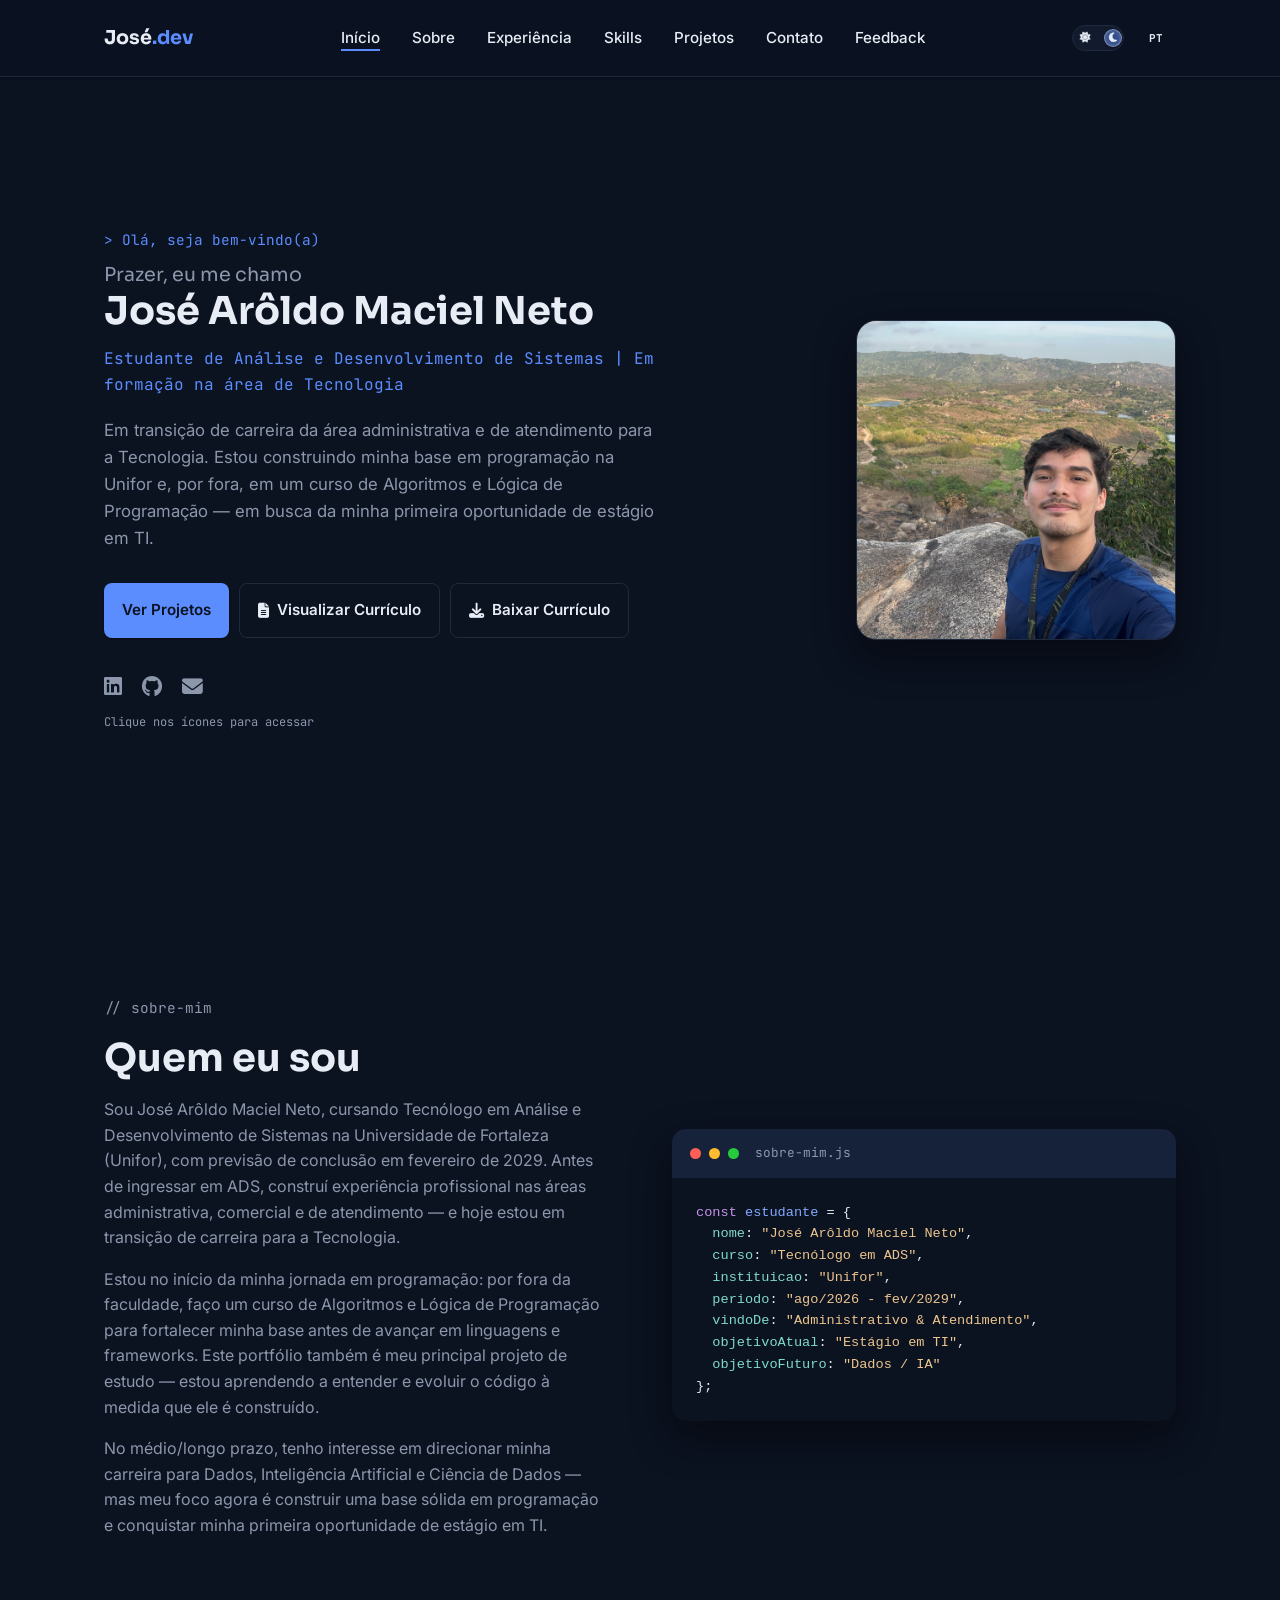
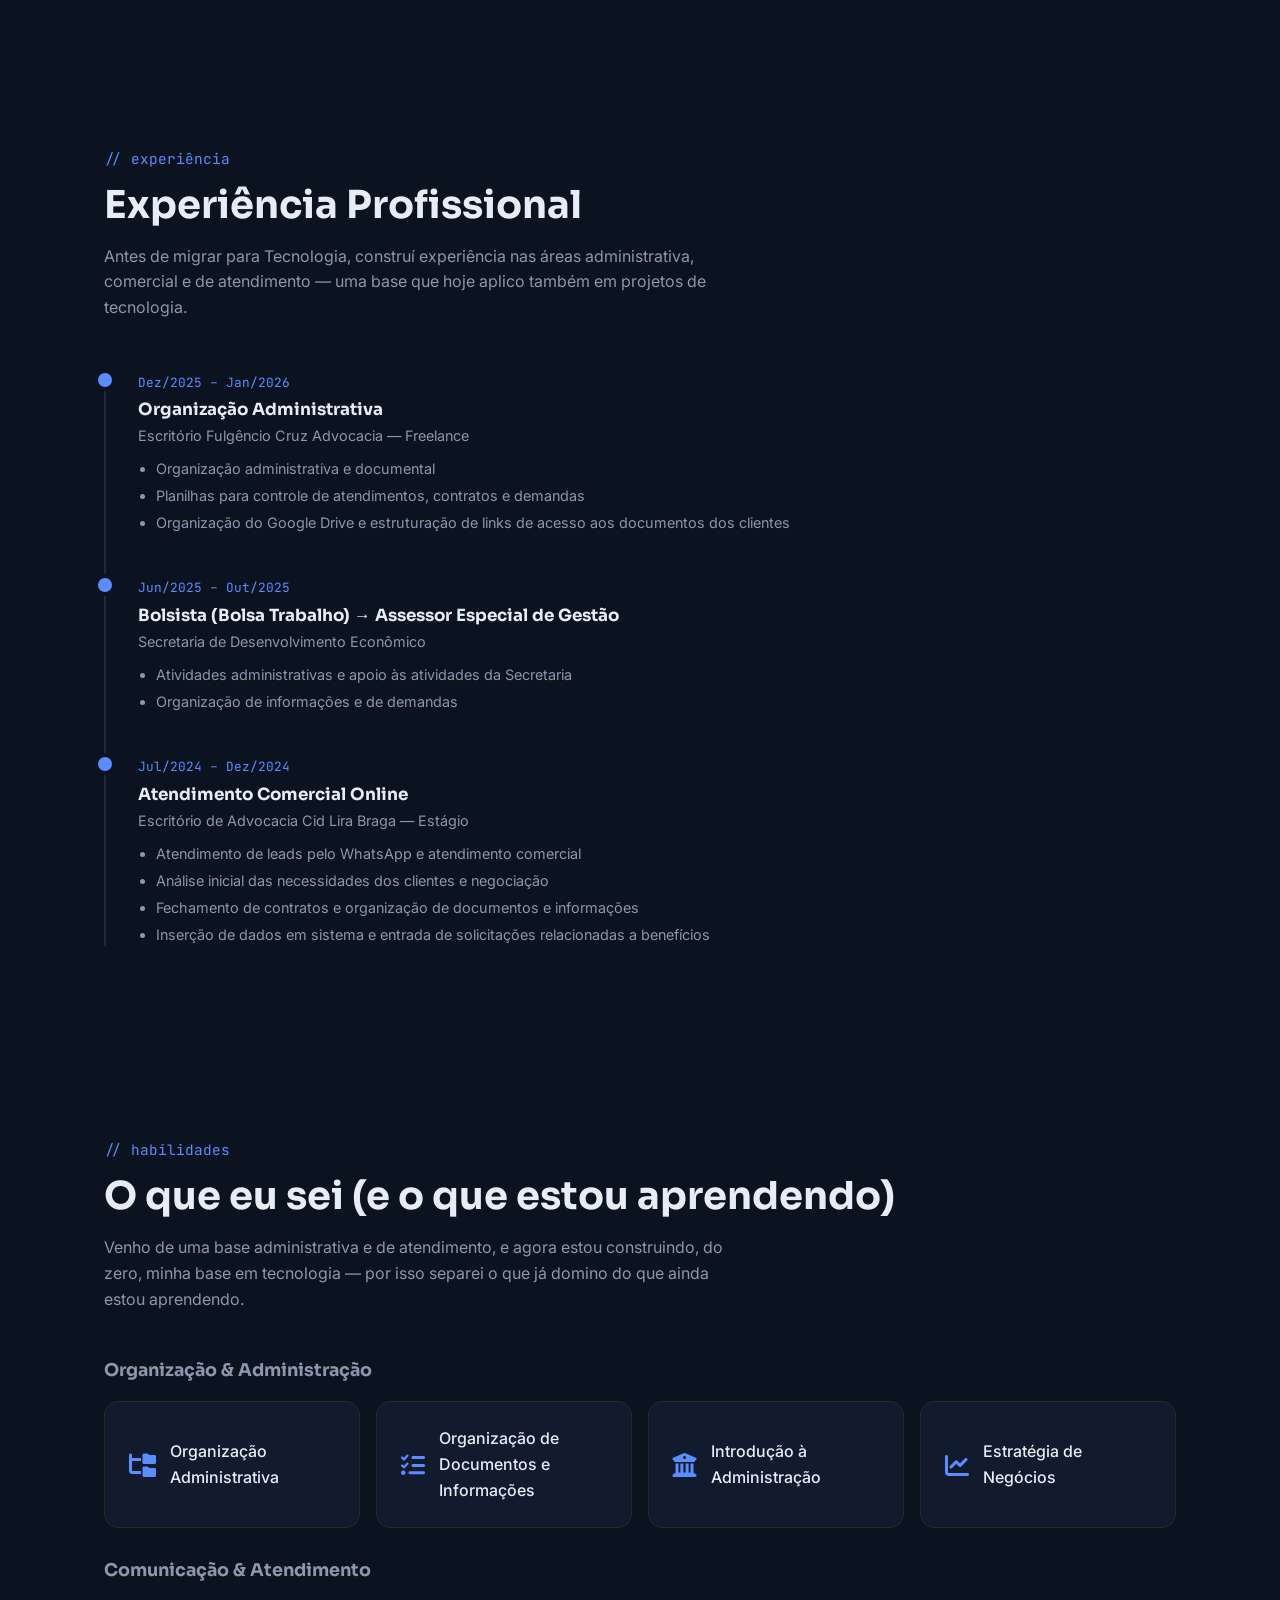
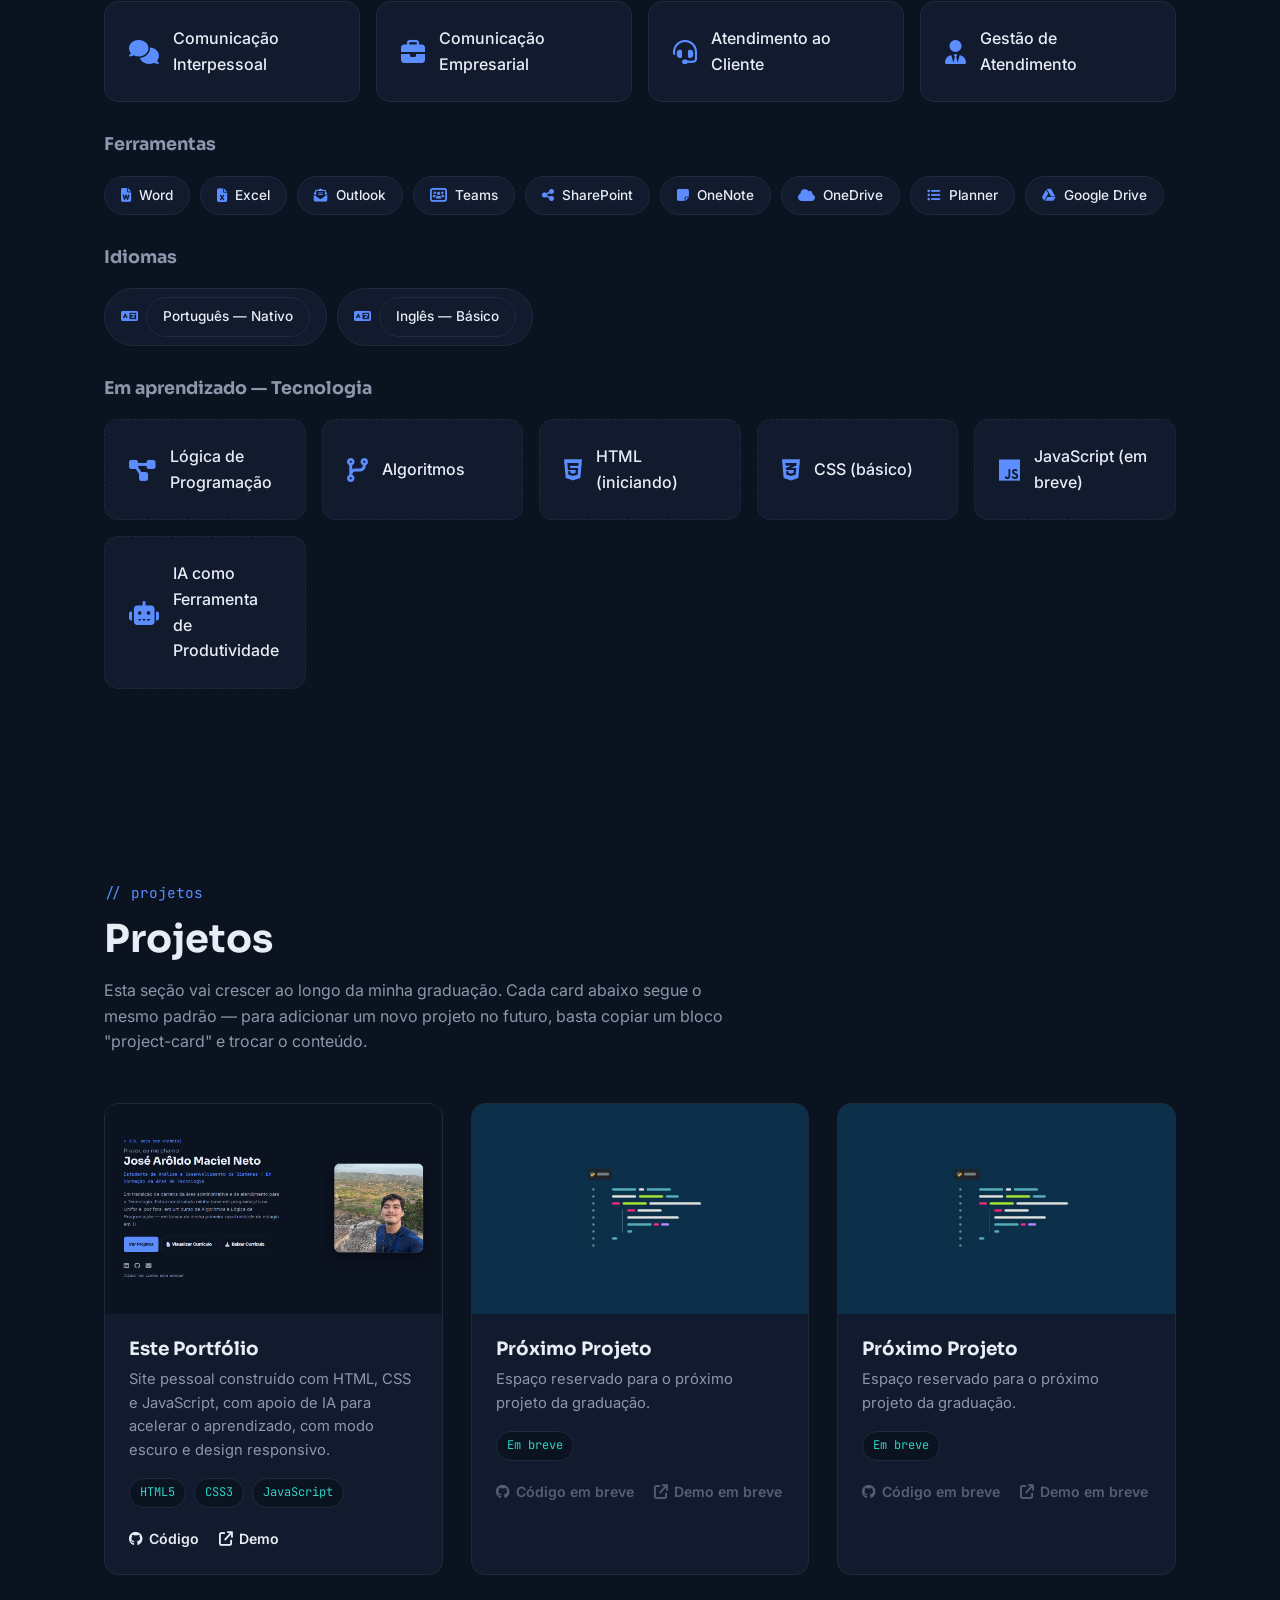
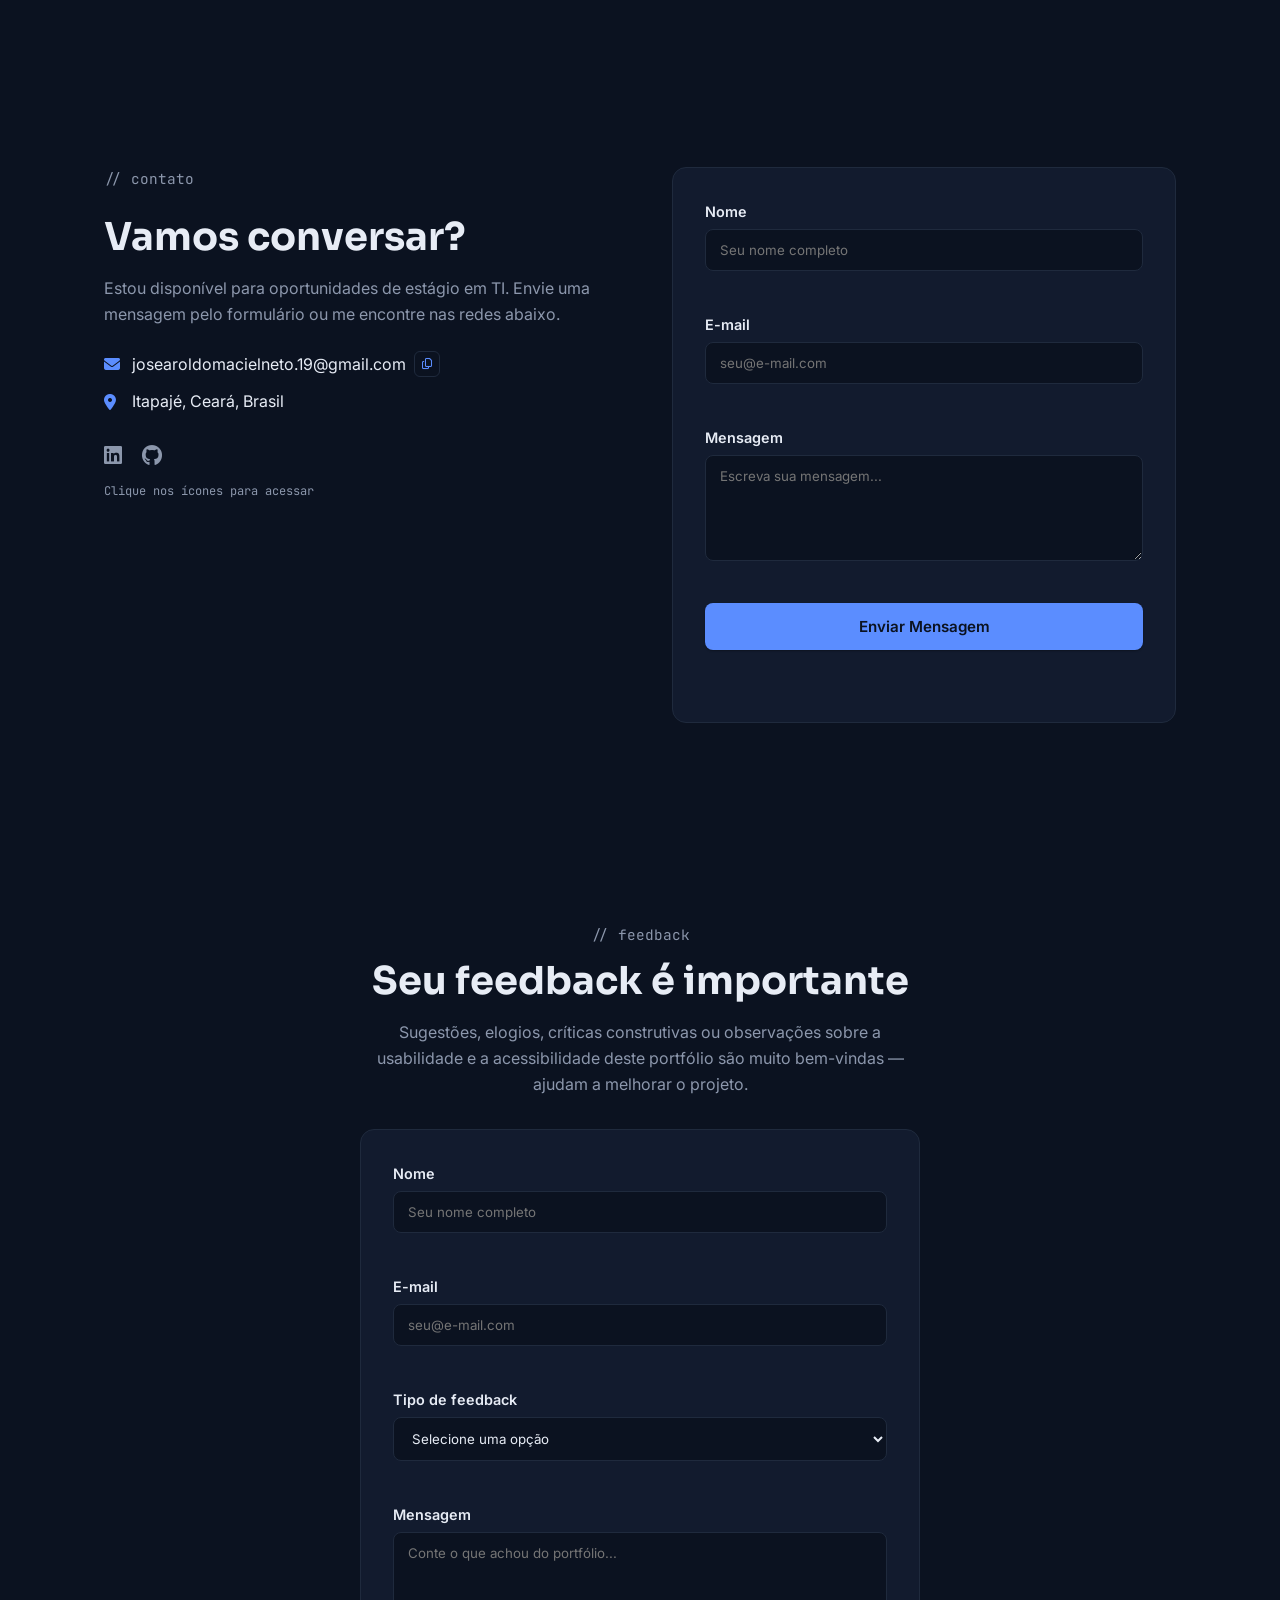
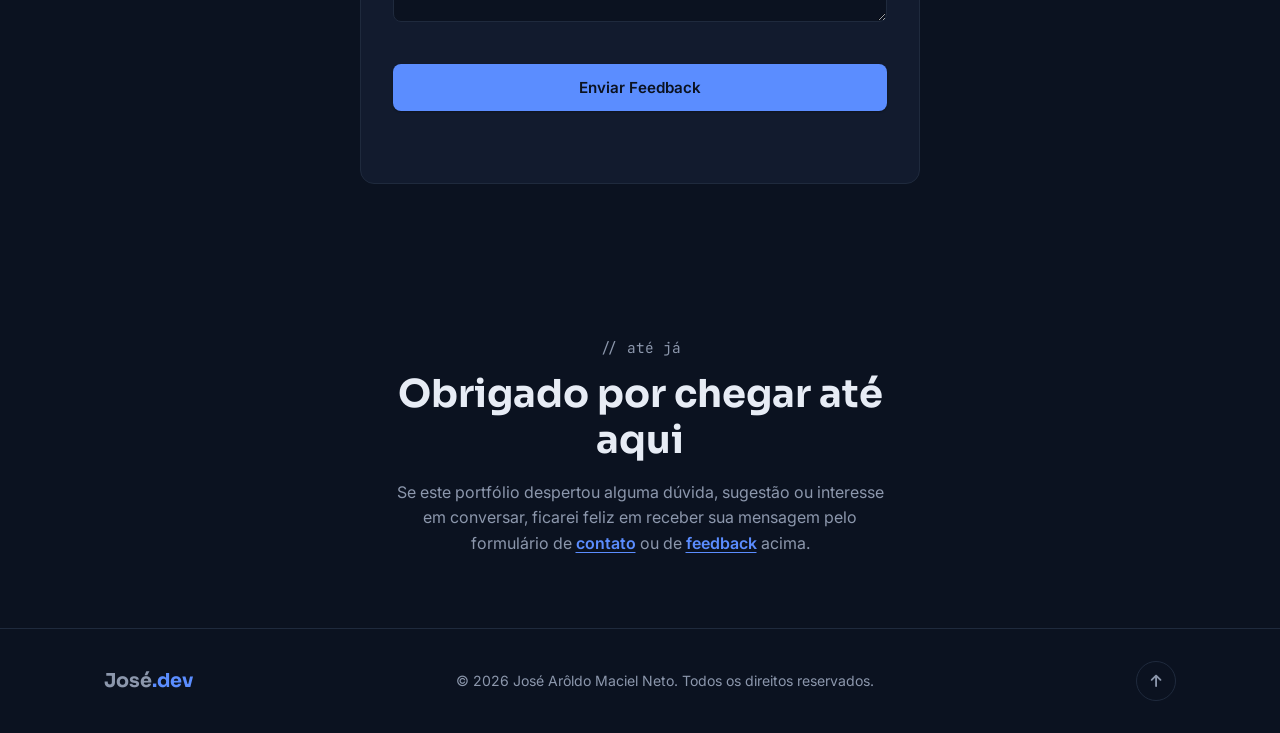
==== commit 8c1a35c5: "Update project description in index.html Removed placeholder text for upcoming project description." ====
--- a/index.html
+++ b/index.html
@@ -44,11 +44,19 @@
   <link rel="icon" type="image/png" sizes="16x16" href="assets/img/favicon-16.png">
   <link rel="apple-touch-icon" sizes="180x180" href="assets/img/apple-touch-icon.png">
 
+  <!-- theme-color: colore a barra do navegador/status no mobile com a
+       mesma cor de fundo já usada no tema escuro (padrão do site).
+       manifest: metadados básicos para o navegador (ex.: ao "adicionar
+       à tela inicial"), sem service worker e sem modo de app completo. -->
+  <meta name="theme-color" content="#0B1220">
+  <link rel="manifest" href="manifest.webmanifest">
+
   <!-- Ícones (via CDN, sem instalação) -->
   <link rel="stylesheet" href="https://cdnjs.cloudflare.com/ajax/libs/font-awesome/6.5.1/css/all.min.css">
 
   <!-- Fontes do Google Fonts -->
   <link rel="preconnect" href="https://fonts.googleapis.com">
+  <link rel="preconnect" href="https://fonts.gstatic.com" crossorigin>
   <link href="https://fonts.googleapis.com/css2?family=Sora:wght@400;600;700&family=Inter:wght@400;500&family=JetBrains+Mono:wght@400;500&display=swap" rel="stylesheet">
 
   <!-- Nossos arquivos CSS -->
@@ -78,6 +86,38 @@
           y=l.getElementsByTagName(r)[0];y.parentNode.insertBefore(t,y);
       })(window, document, "clarity", "script", "y93l747wbi");
   </script>
+  <!-- Dados estruturados (JSON-LD / Schema.org): ajuda mecanismos de
+       busca a entender quem sou e o que é este site. Não altera nada
+       visualmente — é só metadado, lido apenas por máquinas.
+       Só usa informações que já existem no restante do projeto. -->
+  <script type="application/ld+json">
+  {
+    "@context": "https://schema.org",
+    "@graph": [
+      {
+        "@type": "Person",
+        "name": "José Arôldo Maciel Neto",
+        "url": "https://josearoldodev.vercel.app/",
+        "jobTitle": "Estudante de Análise e Desenvolvimento de Sistemas",
+        "description": "Estudante de Análise e Desenvolvimento de Sistemas na Unifor, em transição de carreira para Tecnologia.",
+        "alumniOf": {
+          "@type": "CollegeOrUniversity",
+          "name": "Universidade de Fortaleza (Unifor)"
+        },
+        "sameAs": [
+          "https://www.linkedin.com/in/joséarôldomacielneto",
+          "https://github.com/JoseAroldoMacielNeto"
+        ]
+      },
+      {
+        "@type": "WebSite",
+        "name": "José Arôldo Maciel Neto | Portfólio",
+        "url": "https://josearoldodev.vercel.app/",
+        "inLanguage": "pt-BR"
+      }
+    ]
+  }
+  </script>
 </head>
 <body data-theme="dark" data-lang="pt">
 
@@ -123,7 +163,7 @@
              o ícone e o rótulo mudam de estado (☰ Menu → ✕), mas o
              botão em si nunca muda de tamanho ou posição, então a
              fileira de controles (Tema/PT-EN/Menu) nunca se move. -->
-        <button id="menu-toggle" class="icon-btn menu-btn" data-i18n-aria-label="menu_open_label" aria-label="Abrir menu de navegação" aria-expanded="false" aria-controls="nav-links">
+        <button id="menu-toggle" type="button" class="icon-btn menu-btn" data-i18n-aria-label="menu_open_label" aria-label="Abrir menu de navegação" aria-expanded="false" aria-controls="nav-links">
           <i aria-hidden="true" class="fa-solid fa-bars"></i>
           <span class="menu-btn-label" aria-hidden="true" data-i18n="menu_label">Menu</span>
         </button>
@@ -409,7 +449,7 @@
           </div>
           <div class="project-content">
             <h3 data-i18n="proj_placeholder_title">Próximo Projeto</h3>
-            <p data-i18n="proj_placeholder_desc">Espaço reservado para o próximo projeto da graduação. Substitua por um projeto real assim que concluído.</p>
+            <p data-i18n="proj_placeholder_desc">Espaço reservado para o próximo projeto da graduação.</p>
             <div class="project-tags">
               <span data-i18n="proj_placeholder_tag">Em breve</span>
             </div>
@@ -426,7 +466,7 @@
           </div>
           <div class="project-content">
             <h3 data-i18n="proj_placeholder_title">Próximo Projeto</h3>
-            <p data-i18n="proj_placeholder_desc">Espaço reservado para o próximo projeto da graduação. Substitua por um projeto real assim que concluído.</p>
+            <p data-i18n="proj_placeholder_desc">Espaço reservado para o próximo projeto da graduação.</p>
             <div class="project-tags">
               <span data-i18n="proj_placeholder_tag">Em breve</span>
             </div>
@@ -475,6 +515,12 @@
            direto para o Formspree. O comportamento normal (com a mensagem
            de sucesso/erro na tela) é feito via JavaScript, em script.js -->
       <form class="contato-form reveal" id="contato-form" action="https://formspree.io/f/mqpkzdjw" method="POST" novalidate>
+        <!-- Honeypot anti-spam: campo invisível que usuários reais nunca
+             veem nem preenchem (bots costumam preencher todos os campos
+             automaticamente). O Formspree reconhece nativamente o nome
+             "_gotcha" e descarta sozinho qualquer envio com esse campo
+             preenchido, sem precisar de nenhuma lógica adicional aqui. -->
+        <input type="text" name="_gotcha" style="display:none" tabindex="-1" autocomplete="off" aria-hidden="true">
         <div class="form-group">
           <label for="nome" data-i18n="label_nome">Nome</label>
           <input type="text" id="nome" name="nome" placeholder="Seu nome completo" data-i18n-placeholder="placeholder_nome" required aria-describedby="erro-nome">
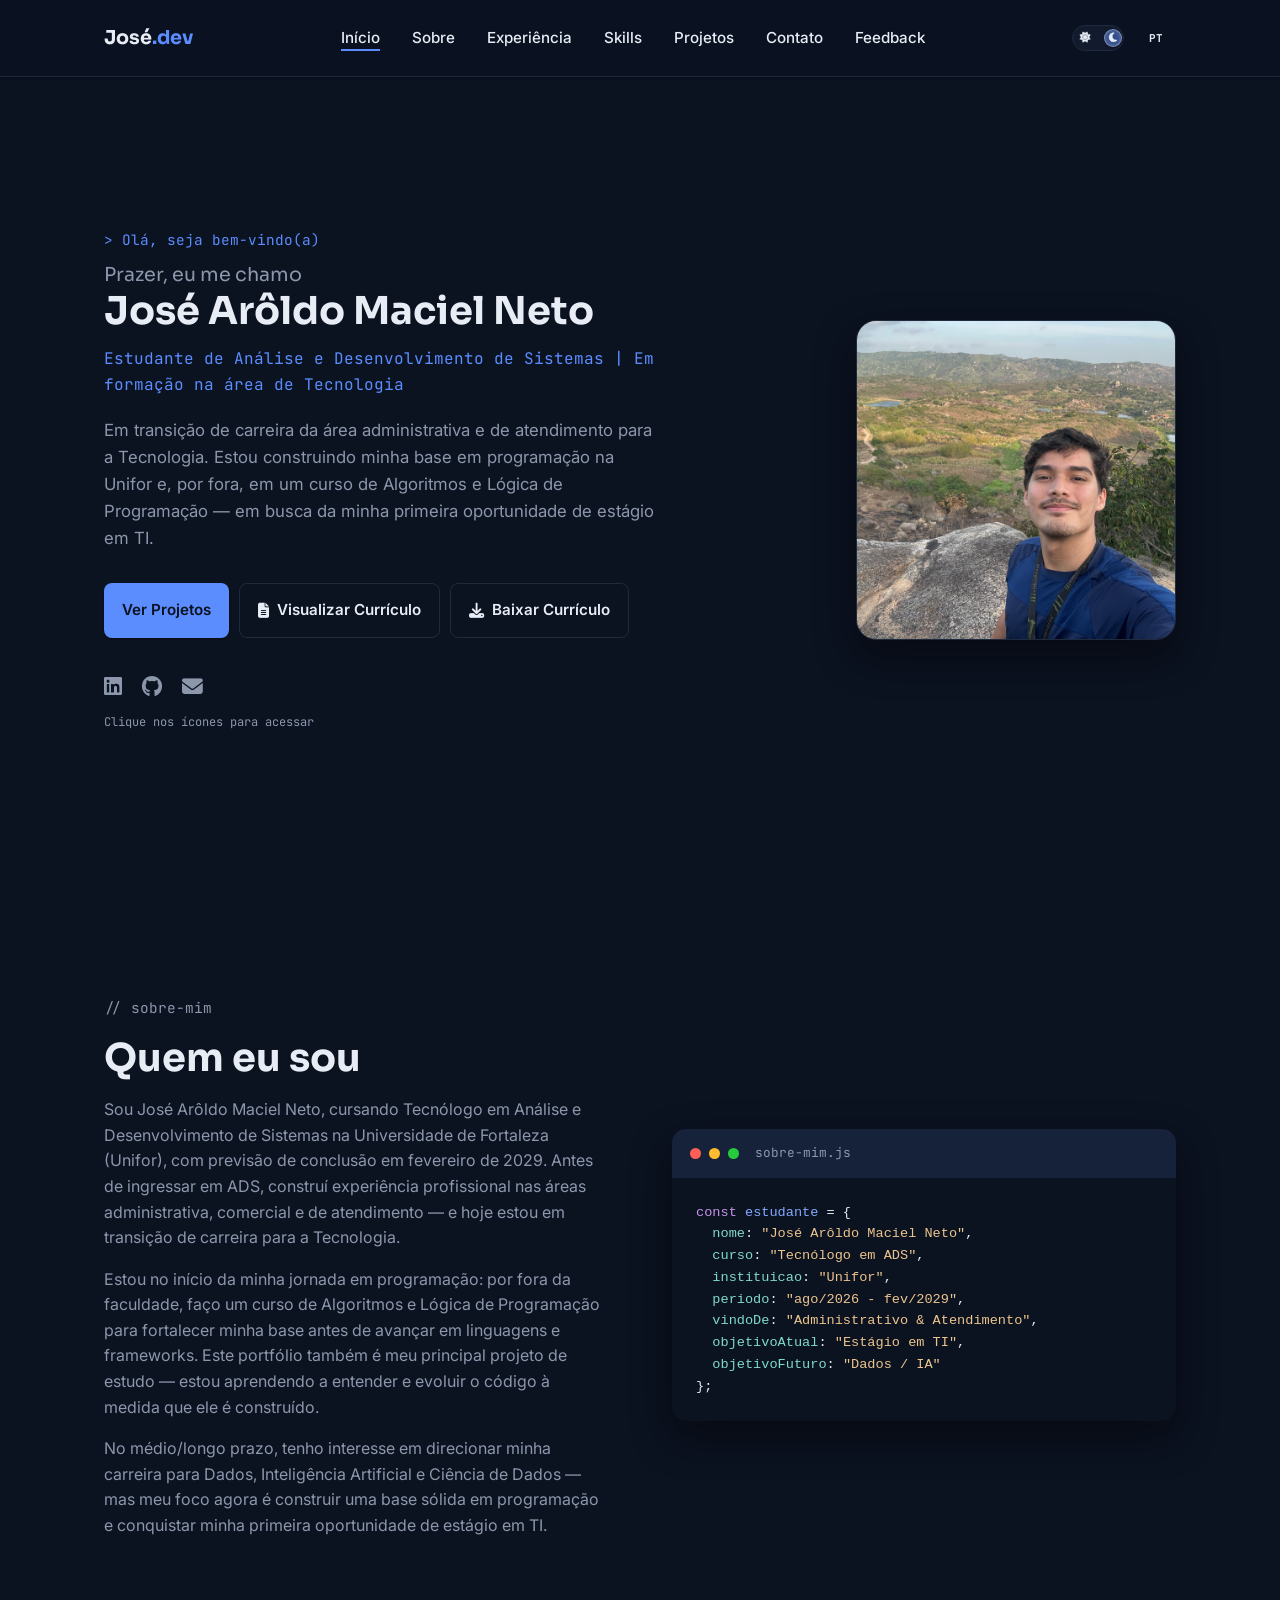
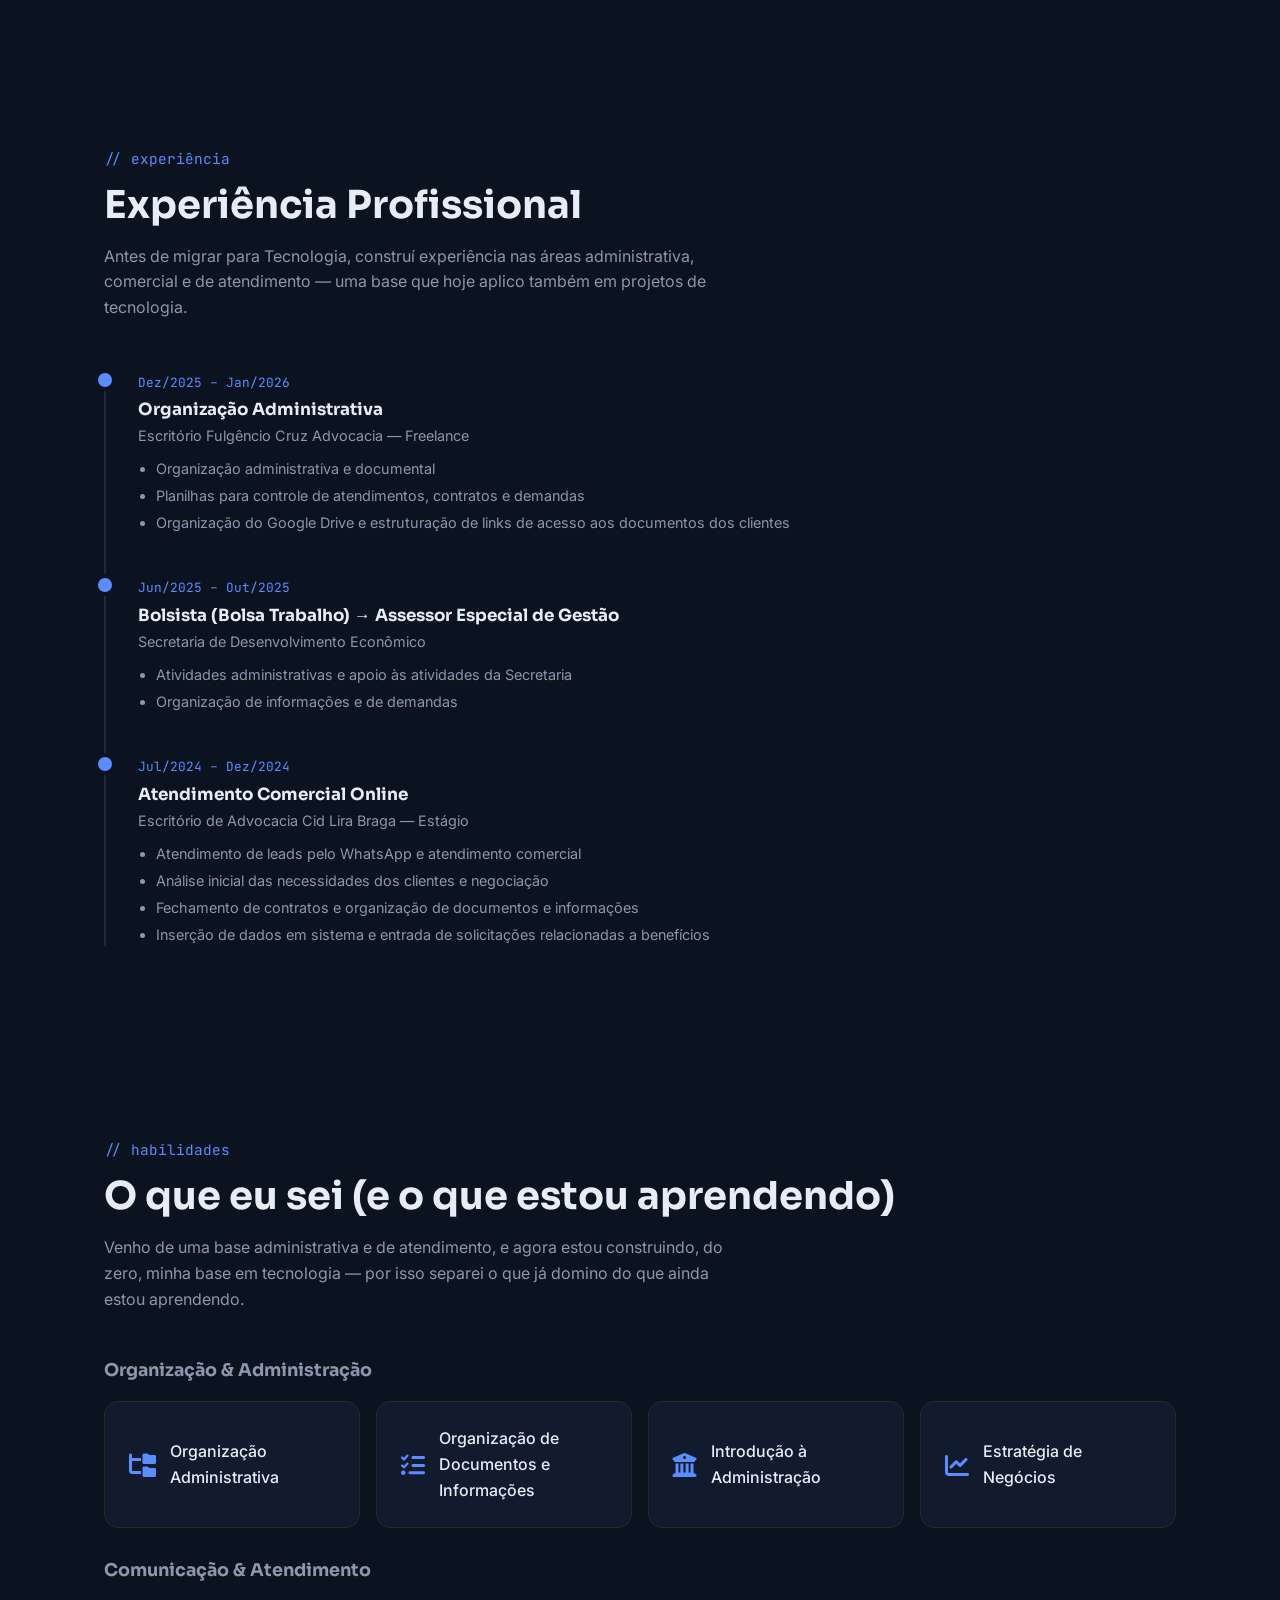
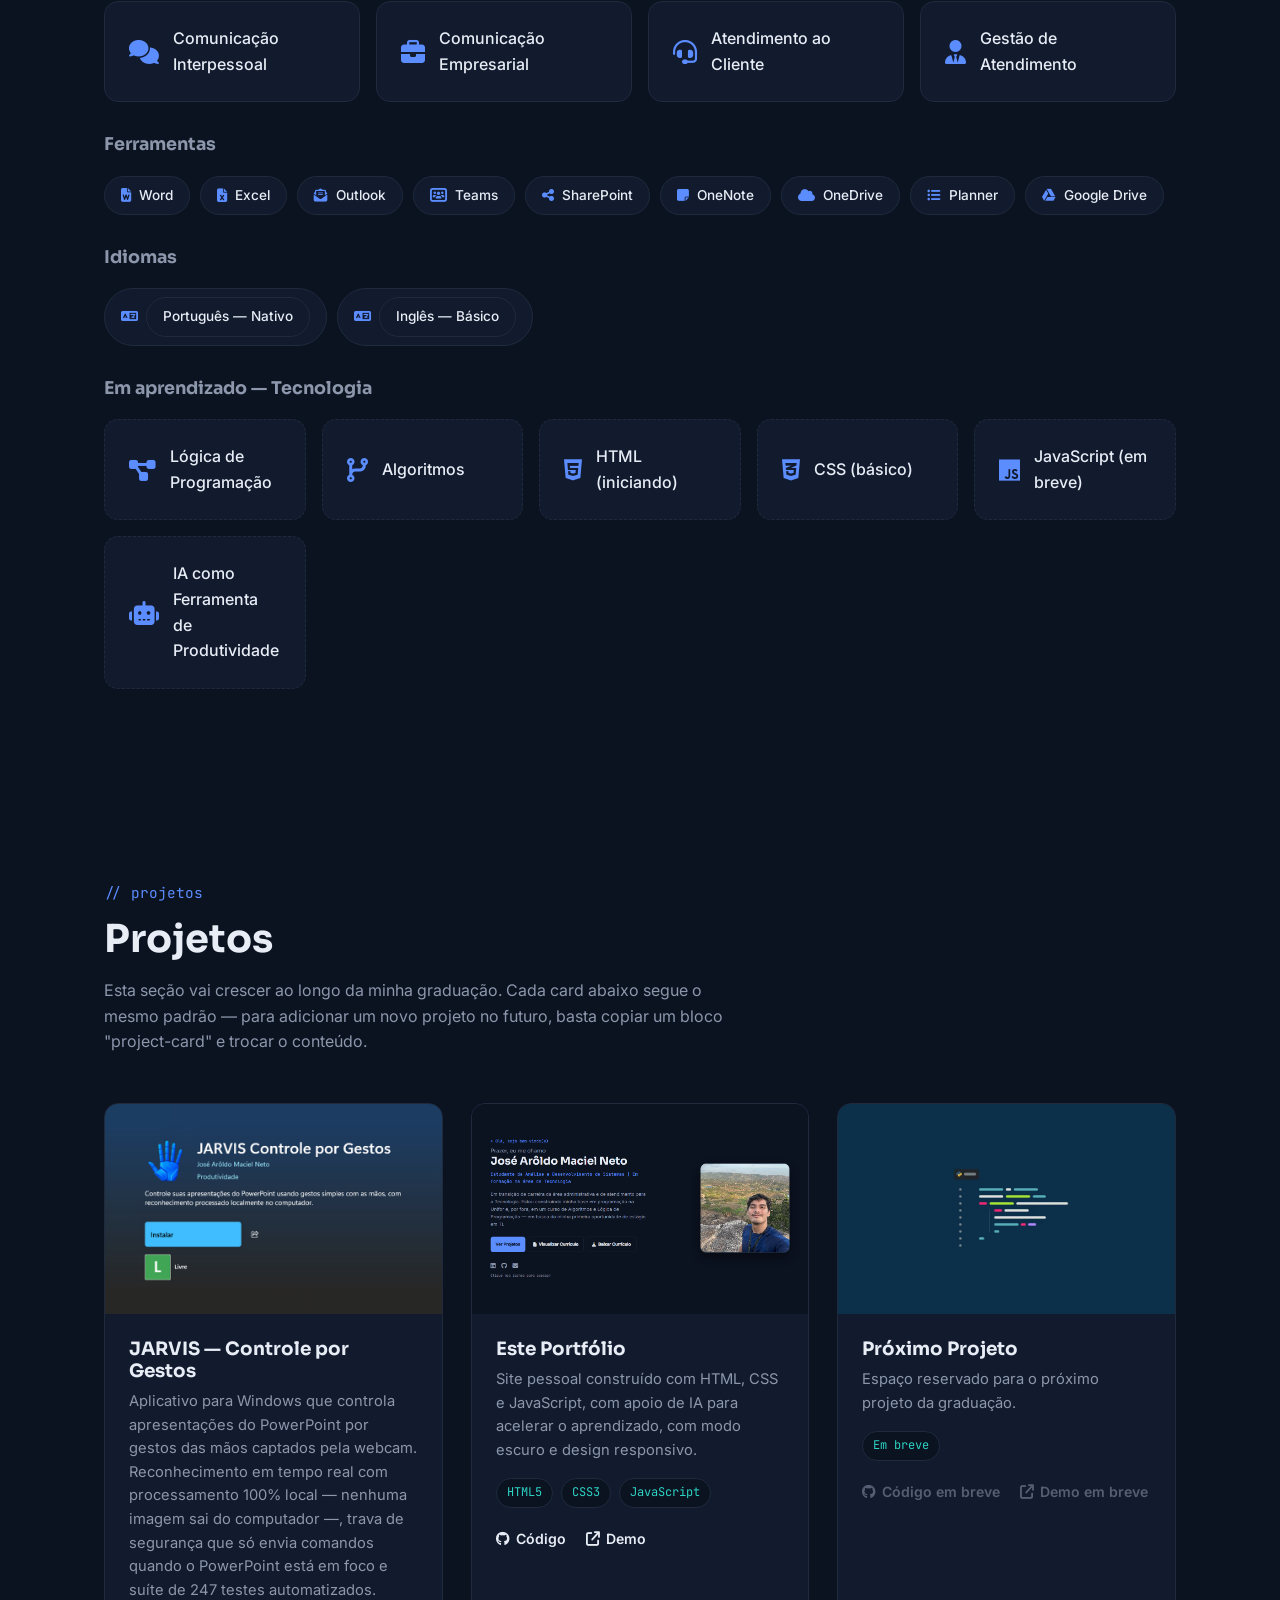
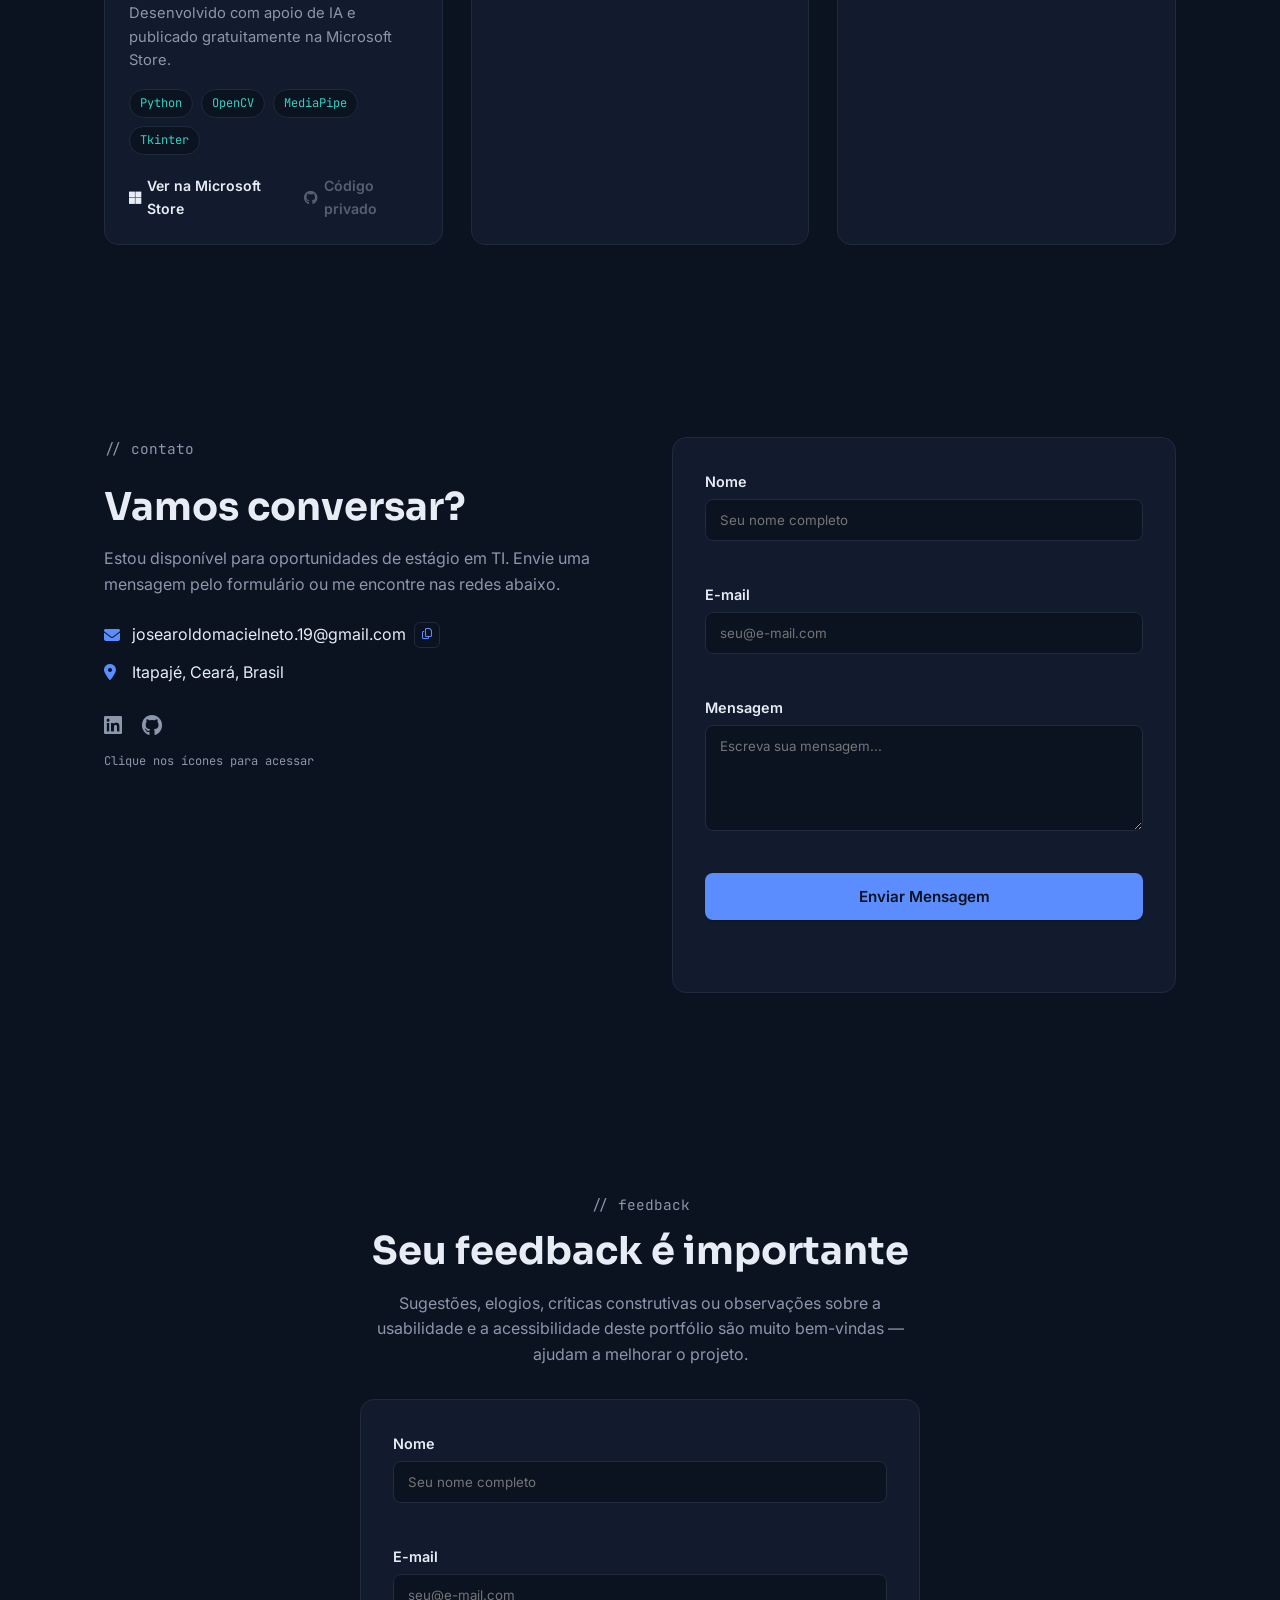
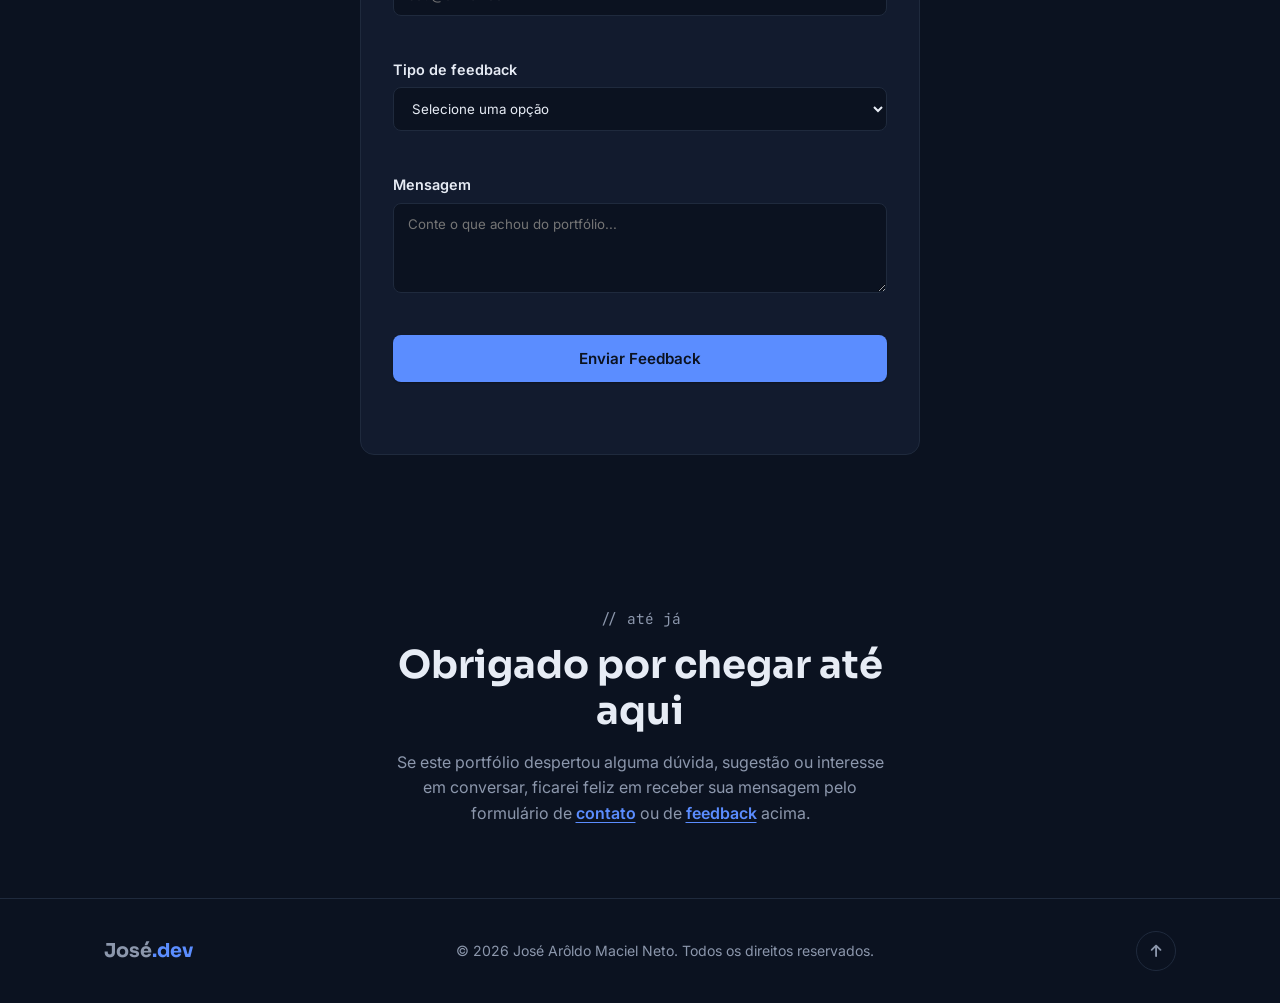
==== commit 95999d65: "Adiciona projeto JARVIS em destaque, honeypot no feedback e JSON-LD do app Adiciona o card do JARVIS" ====
--- a/index.html
+++ b/index.html
@@ -1,4 +1,89 @@
 <!DOCTYPE html>
+<!--
+  ============================================================
+  index.html — PÁGINA EM PORTUGUÊS DO PORTFÓLIO
+  ============================================================
+  Este é o HTML da versão em português do site (a URL "/", a raiz).
+  A versão em inglês é o arquivo en/index.html — mesma estrutura,
+  textos diferentes (ver explicação sobre js/i18n.js mais abaixo).
+
+  ------------------------------------------------------------
+  MAPA GERAL DO PROJETO
+  ------------------------------------------------------------
+  index.html          → ESTE arquivo (conteúdo em português)
+  en/index.html        → versão em inglês (mesma estrutura de HTML)
+  css/style.css        → cores, tipografia e layout "base" (desktop)
+  css/responsive.css   → ajustes de layout para tablet/celular
+  js/script.js          → toda a interatividade (menu, formulários,
+                           tema, animações etc.)
+  js/i18n.js           → dicionário de textos e lógica do botão PT/EN
+  assets/img/          → imagens, ícones e favicons
+  assets/docs/         → o PDF do currículo
+  manifest.webmanifest → metadados básicos para "adicionar à tela
+                           inicial" no celular
+  robots.txt / sitemap.xml → arquivos de SEO técnico (fora da pasta
+                           deste HTML, ficam na raiz do site)
+
+  ------------------------------------------------------------
+  CONCEITOS BÁSICOS DE HTML USADOS NESTE ARQUIVO
+  ------------------------------------------------------------
+  <!DOCTYPE html>  → a primeiríssima linha de qualquer página HTML
+  moderna; avisa o navegador para usar as regras "modernas" de
+  interpretação do HTML5 (sem isso, navegadores antigos podem
+  renderizar a página de forma inconsistente).
+
+  <html lang="pt-BR">  → o atributo `lang` diz aos leitores de tela e
+  aos mecanismos de busca em que idioma o CONTEÚDO da página está
+  escrito (diferente do idioma da interface do navegador). Repare
+  que este mesmo atributo é o que muda a versão em inglês para
+  `lang="en"` — é uma das poucas coisas que DIFERE de fato entre os
+  dois arquivos HTML.
+
+  <head> vs <body>  → tudo dentro de `<head>` é METADADO: informação
+  SOBRE a página (título, descrição, links para CSS/fontes, scripts
+  de terceiros) que não aparece diretamente na tela. Tudo dentro de
+  `<body>`, mais abaixo neste arquivo, é o CONTEÚDO visível de
+  verdade (o que a pessoa vê e interage).
+
+  <meta>  → tag que declara um metadado (não tem conteúdo/texto
+  próprio, só atributos). Ex.: `<meta charset="UTF-8">` diz ao
+  navegador qual codificação de caracteres usar (para acentos e
+  "ç" aparecerem certos); `<meta name="description" ...>` é o texto
+  que aparece embaixo do link nos resultados do Google.
+
+  <link>  → conecta um recurso EXTERNO à página, sem inserir
+  conteúdo visível diretamente. `rel="stylesheet"` carrega um CSS;
+  `rel="icon"` define o favicon; `rel="canonical"`/`rel="alternate"`
+  são sinais de SEO (explicados nos comentários ao lado de cada um,
+  logo abaixo).
+
+  <script>  → insere ou carrega JavaScript. Pode ter um `src="..."`
+  (carrega um arquivo .js externo, como js/script.js) ou conter
+  código diretamente entre as tags (como o do Google Analytics
+  logo abaixo).
+
+  id="..." vs class="..."  → um `id` é ÚNICO na página inteira (só
+  um elemento pode ter aquele id) — usado quando o JavaScript
+  precisa "achar" um elemento específico (`getElementById`) ou
+  quando um link interno aponta para ele (`href="#hero"`). Uma
+  `class` pode se repetir em vários elementos — usada para aplicar
+  o MESMO estilo CSS (ou comportamento JS) a vários elementos
+  parecidos (ex.: todos os `.nav-link`, todos os `.btn`).
+
+  data-*  → atributos "personalizados", que não têm significado
+  padrão em HTML — servem para guardar informação que só o CSS ou o
+  JavaScript deste projeto usam (ex.: `data-theme`, `data-i18n`,
+  `data-email`). Documentados em detalhe onde aparecem.
+
+  aria-*  → atributos de ACESSIBILIDADE (Accessible Rich Internet
+  Applications). Não mudam a aparência visual — são lidos por
+  leitores de tela (softwares usados por pessoas com deficiência
+  visual) para descrever elementos e seus estados. Ex.: `aria-label`
+  dá um nome a um botão que só tem ícone; `aria-expanded` diz se um
+  menu está aberto ou fechado; `aria-hidden` esconde algo puramente
+  decorativo desses softwares.
+  ============================================================
+-->
 <html lang="pt-BR">
 <head>
   <meta charset="UTF-8">
@@ -91,32 +176,51 @@
        visualmente — é só metadado, lido apenas por máquinas.
        Só usa informações que já existem no restante do projeto. -->
   <script type="application/ld+json">
-  {
-    "@context": "https://schema.org",
-    "@graph": [
-      {
+{
+  "@context": "https://schema.org",
+  "@graph": [
+    {
+      "@type": "Person",
+      "name": "José Arôldo Maciel Neto",
+      "url": "https://josearoldodev.vercel.app/",
+      "jobTitle": "Estudante de Análise e Desenvolvimento de Sistemas",
+      "description": "Estudante de Análise e Desenvolvimento de Sistemas na Unifor, em transição de carreira para Tecnologia.",
+      "alumniOf": {
+        "@type": "CollegeOrUniversity",
+        "name": "Universidade de Fortaleza (Unifor)"
+      },
+      "sameAs": [
+        "https://www.linkedin.com/in/joséarôldomacielneto",
+        "https://github.com/JoseAroldoMacielNeto",
+        "https://apps.microsoft.com/detail/9P8GFNDQ6RTB"
+      ]
+    },
+    {
+      "@type": "WebSite",
+      "name": "José Arôldo Maciel Neto | Portfólio",
+      "url": "https://josearoldodev.vercel.app/",
+      "inLanguage": "pt-BR"
+    },
+    {
+      "@type": "SoftwareApplication",
+      "name": "JARVIS Controle por Gestos",
+      "url": "https://apps.microsoft.com/detail/9P8GFNDQ6RTB",
+      "applicationCategory": "UtilitiesApplication",
+      "operatingSystem": "Windows",
+      "description": "Aplicativo para Windows que controla apresentações do PowerPoint por gestos das mãos captados pela webcam, com reconhecimento processado localmente no computador.",
+      "inLanguage": "pt-BR",
+      "author": {
         "@type": "Person",
-        "name": "José Arôldo Maciel Neto",
-        "url": "https://josearoldodev.vercel.app/",
-        "jobTitle": "Estudante de Análise e Desenvolvimento de Sistemas",
-        "description": "Estudante de Análise e Desenvolvimento de Sistemas na Unifor, em transição de carreira para Tecnologia.",
-        "alumniOf": {
-          "@type": "CollegeOrUniversity",
-          "name": "Universidade de Fortaleza (Unifor)"
-        },
-        "sameAs": [
-          "https://www.linkedin.com/in/joséarôldomacielneto",
-          "https://github.com/JoseAroldoMacielNeto"
-        ]
+        "name": "José Arôldo Maciel Neto"
       },
-      {
-        "@type": "WebSite",
-        "name": "José Arôldo Maciel Neto | Portfólio",
-        "url": "https://josearoldodev.vercel.app/",
-        "inLanguage": "pt-BR"
+      "offers": {
+        "@type": "Offer",
+        "price": "0",
+        "priceCurrency": "BRL"
       }
-    ]
-  }
+    }
+  ]
+}
   </script>
 </head>
 <body data-theme="dark" data-lang="pt">
@@ -419,6 +523,32 @@
 
       <div class="projetos-grid">
 
+        <!-- ============ PROJETO EM DESTAQUE: JARVIS ============
+             Card do app publicado na Microsoft Store. O link da Store e o
+             CTA principal; o codigo-fonte e privado, por isso aparece como
+             ".link-disabled" (mesmo estilo ja usado nos cards placeholder).
+             A capa e a propria pagina do app na Microsoft Store. -->
+        <article class="project-card reveal">
+          <div class="project-image">
+            <img src="assets/img/jarvis.png" alt="Página do aplicativo JARVIS Controle por Gestos na Microsoft Store" width="800" height="500" loading="lazy">
+          </div>
+          <div class="project-content">
+            <h3 data-i18n="proj_jarvis_title">JARVIS — Controle por Gestos</h3>
+            <p data-i18n="proj_jarvis_desc">Aplicativo para Windows que controla apresentações do PowerPoint por gestos das mãos captados pela webcam. Reconhecimento em tempo real com processamento 100% local — nenhuma imagem sai do computador —, trava de segurança que só envia comandos quando o PowerPoint está em foco e suíte de 247 testes automatizados. Desenvolvido com apoio de IA e publicado gratuitamente na Microsoft Store.</p>
+            <div class="project-tags">
+              <span>Python</span>
+              <span>OpenCV</span>
+              <span>MediaPipe</span>
+              <span>Tkinter</span>
+            </div>
+            <div class="project-links">
+              <a href="https://apps.microsoft.com/detail/9P8GFNDQ6RTB" target="_blank" rel="noopener"><i aria-hidden="true" class="fa-brands fa-microsoft"></i> <span data-i18n="proj_jarvis_link_store">Ver na Microsoft Store</span></a>
+              <span class="link-disabled" aria-disabled="true"><i aria-hidden="true" class="fa-brands fa-github"></i> <span data-i18n="proj_jarvis_codigo_privado">Código privado</span></span>
+            </div>
+          </div>
+        </article>
+        <!-- ============ FIM DO CARD JARVIS ============ -->
+
         <!-- ============ INÍCIO DE UM CARD DE PROJETO (modelo reutilizável) ============ -->
         <article class="project-card reveal">
           <div class="project-image">
@@ -442,23 +572,6 @@
           </div>
         </article>
         <!-- ============ FIM DO CARD DE PROJETO ============ -->
-
-        <article class="project-card reveal">
-          <div class="project-image">
-            <img src="assets/img/projeto-placeholder.jpg" alt="" width="800" height="500" loading="lazy">
-          </div>
-          <div class="project-content">
-            <h3 data-i18n="proj_placeholder_title">Próximo Projeto</h3>
-            <p data-i18n="proj_placeholder_desc">Espaço reservado para o próximo projeto da graduação.</p>
-            <div class="project-tags">
-              <span data-i18n="proj_placeholder_tag">Em breve</span>
-            </div>
-            <div class="project-links project-links-disabled">
-              <span class="link-disabled" aria-disabled="true"><i aria-hidden="true" class="fa-brands fa-github"></i> <span data-i18n="proj_placeholder_codigo">Código em breve</span></span>
-              <span class="link-disabled" aria-disabled="true"><i aria-hidden="true" class="fa-solid fa-arrow-up-right-from-square"></i> <span data-i18n="proj_placeholder_demo">Demo em breve</span></span>
-            </div>
-          </div>
-        </article>
 
         <article class="project-card reveal">
           <div class="project-image">
@@ -564,6 +677,10 @@
       </div>
 
       <form class="contato-form feedback-form reveal" id="feedback-form" action="https://formspree.io/f/mqpkzdjw" method="POST" novalidate>
+        <!-- Honeypot anti-spam (mesmo do formulario de contato): campo
+             invisivel que usuarios reais nunca preenchem; o Formspree
+             reconhece o nome "_gotcha" e descarta sozinho envios de bots. -->
+        <input type="text" name="_gotcha" style="display:none" tabindex="-1" autocomplete="off" aria-hidden="true">
         <input type="hidden" name="_subject" value="Novo feedback sobre o portfólio">
 
         <div class="form-group">
@@ -636,5 +753,32 @@
 
   <script src="js/i18n.js"></script>
   <script src="js/script.js"></script>
+
+  <!--
+    ============================================================
+    GLOSSÁRIO — TERMOS E CONCEITOS USADOS NESTE ARQUIVO
+    ============================================================
+    (Comentário HTML — não aparece na página, só para consulta.
+    Termos de <head> já foram explicados no comentário do topo.)
+
+    TERMO         | O QUE É                                                | ONDE APARECE / PARA QUE SERVE AQUI
+    ---------------|----------------------------------------------------------|--------------------------------------------------------------
+    header         | Tag semântica para o cabeçalho da página (ou de uma seção) | <header id="header">, no topo, com o menu
+    nav            | Tag semântica para um bloco de navegação/links            | <nav class="navbar">, dentro do header
+    main           | Tag semântica para o CONTEÚDO PRINCIPAL da página          | Envolve Hero até Agradecimento — importante para acessibilidade e para o "skip link"
+    section        | Agrupa um bloco de conteúdo relacionado, com identidade própria | Hero, Sobre, Experiência, Skills, Projetos, Contato, Feedback, Agradecimento
+    article        | Tag semântica para um conteúdo "independente", que faria sentido sozinho | Cada card de projeto (<article class="project-card">)
+    footer         | Tag semântica para o rodapé da página                      | <footer class="footer">, no final
+    h1, h2, h3      | Títulos, em ordem de importância (h1 = mais importante)    | h1 só no nome (Hero); h2 em cada título de seção; h3 em subtítulos
+    button          | Elemento clicável para AÇÕES (não navegação)               | Tema, PT/EN, menu, copiar e-mail, enviar formulário
+    a (link)        | Elemento clicável para NAVEGAÇÃO (para outra seção, página ou site) | Menu, botões "Ver Projetos"/"Currículo", redes sociais
+    href            | Atributo do <a> que diz PARA ONDE o link leva              | "#hero" (mesma página), URLs externas (LinkedIn, GitHub), caminho de arquivos (currículo)
+    src             | Atributo de <img>/<script> que diz DE ONDE carregar o recurso | Caminho das imagens, dos arquivos .js
+    alt             | Texto alternativo de uma imagem, lido por leitores de tela | Foto de perfil, imagens dos projetos
+    label + for/id  | `<label for="X">` associa um texto a um campo com `id="X"`  | Todos os campos dos formulários de Contato e Feedback
+    novalidate      | Desliga a validação automática do navegador no <form>      | Usado porque a validação é feita "na mão" em js/script.js, com mensagens customizadas
+    tabindex="-1"   | Remove um elemento da ordem normal de Tab, mas permite focar nele via JavaScript | <main id="conteudo-principal">, para o skip link poder levar o foco até lá
+    ============================================================
+  -->
 </body>
 </html>
--- a/css/style.css
+++ b/css/style.css
@@ -1,7 +1,57 @@
 /* ============================================================
-   VARIÁVEIS DE TEMA (CSS Custom Properties)
-   Aqui centralizamos todas as cores e fontes do site.
-   Trocar um valor aqui reflete em TODO o site automaticamente.
+   style.css
+   ============================================================
+   Estilos "base" do portfólio: cores, tipografia, espaçamentos e
+   o layout de cada seção, pensado primeiro para telas grandes
+   (computador). Os ajustes específicos para telas menores (tablet/
+   celular) ficam em css/responsive.css, carregado LOGO DEPOIS deste
+   arquivo no HTML — por isso, em caso de conflito de regras com o
+   mesmo "peso" (especificidade), o responsive.css "ganha" em telas
+   pequenas, exatamente como deveria.
+
+   ------------------------------------------------------------
+   MAPA GERAL DO PROJETO
+   ------------------------------------------------------------
+   index.html          → HTML da página em português
+   en/index.html        → HTML da página em inglês (mesma estrutura,
+                           textos diferentes — ver js/i18n.js)
+   css/style.css        → ESTE arquivo
+   css/responsive.css   → ajustes de layout por tamanho de tela
+   js/script.js          → interatividade (cliques, formulários, menu)
+   js/i18n.js           → troca de idioma e textos traduzíveis
+
+   ------------------------------------------------------------
+   VARIÁVEIS CSS (CSS Custom Properties) — o conceito mais
+   importante deste arquivo para entender o resto do CSS
+   ------------------------------------------------------------
+   Uma variável CSS é criada com dois traços na frente do nome, tipo
+   `--color-bg: #F7F8FA;`, e USADA em qualquer lugar com
+   `var(--color-bg)`. A vantagem: se a cor de fundo do site precisar
+   mudar um dia, basta trocar o valor AQUI UMA VEZ, em vez de
+   procurar e trocar em dezenas de regras espalhadas pelo arquivo.
+
+   `:root` é um seletor especial que representa a raiz de todo o
+   documento HTML (equivale, na prática, ao `<html>`) — variáveis
+   definidas ali ficam disponíveis para QUALQUER elemento da página,
+   por isso é o lugar padrão para declarar variáveis "globais".
+
+   O SISTEMA DE TEMA (claro/escuro) funciona assim: as variáveis são
+   declaradas duas vezes — uma vez dentro de `:root` (valores do tema
+   claro, que também servem de "padrão") e de novo dentro do bloco
+   `[data-theme="dark"] { ... }` (valores do tema escuro). Esse
+   `[data-theme="dark"]` é um "seletor de atributo": ele seleciona
+   qualquer elemento que tenha `data-theme="dark"` — no caso, o
+   `<body>` da página. Quando js/script.js troca esse atributo (ver
+   a função `aplicarTema` em js/script.js), o navegador recalcula
+   sozinho TODAS as variáveis que dependem dele, e a aparência do
+   site inteiro muda instantaneamente — nenhuma outra regra de CSS
+   precisa ser tocada, porque todas usam `var(--algo)` em vez de
+   cores "cravadas" diretamente.
+
+   SE UMA COR PARECER ERRADA em um tema específico: procure a
+   variável correspondente aqui no topo do arquivo (dentro de
+   `:root` para o tema claro, ou de `[data-theme="dark"]` para o
+   escuro) — é ali que ela está definida, não na regra que a usa.
    ============================================================ */
 :root {
   /* --- Tema claro (padrão) --- */
@@ -55,8 +105,14 @@
 /* ============================================================
    RESET BÁSICO
    Remove espaçamentos padrão do navegador para termos controle total.
+   Cada navegador aplica margens/paddings ligeiramente diferentes por
+   padrão em títulos, listas, parágrafos etc. — um "reset" no início
+   do CSS elimina essas diferenças, para o site parecer igual em
+   qualquer navegador, com espaçamentos definidos só por nós.
    ============================================================ */
 * {
+  /* O seletor `*` (asterisco) é o "seletor universal": aplica a
+     regra em TODO elemento da página, sem exceção. */
   margin: 0;
   padding: 0;
   box-sizing: border-box; /* padding/border não somam à largura definida */
@@ -82,11 +138,11 @@
 
 a {
   text-decoration: none;
-  color: inherit;
+  color: inherit; /* o link usa a cor do texto ao redor, em vez do azul/roxo padrão do navegador */
 }
 
 ul {
-  list-style: none;
+  list-style: none; /* remove as bolinhas/marcadores padrão de listas (usadas no menu, por exemplo) */
 }
 
 button {
@@ -136,6 +192,9 @@
 
 /* ============================================================
    BOTÕES
+   LIGAÇÃO COM O HTML: classe `.btn` em vários lugares (botões do
+   Hero, "Enviar Mensagem", "Enviar Feedback"). `.btn-primary` é o
+   estilo "cheio" (destaque); `.btn-secondary` é o contornado.
    ============================================================ */
 .btn {
   display: inline-flex;
@@ -214,6 +273,11 @@
 
 /* ============================================================
    HEADER / NAVEGAÇÃO
+   LIGAÇÃO COM O HTML: `<header id="header" class="header">`, que
+   contém `<nav class="navbar">` — a barra fixa no topo da página.
+   LIGAÇÃO COM O JS: a classe `.scrolled` (mais abaixo, dentro deste
+   mesmo bloco) é adicionada/removida por js/script.js ao rolar a
+   página.
    ============================================================ */
 .header {
   position: fixed;
@@ -317,6 +381,10 @@
 
 /* ============================================================
    HERO
+   LIGAÇÃO COM O HTML: `<section class="hero" id="hero">`, a
+   primeira seção da página (nome, foto, botões). `.hero-title`,
+   `.hero-greeting` e `.hero-name` controlam a apresentação do nome;
+   `.hero-buttons` os 3 botões (Ver Projetos/Currículo).
    ============================================================ */
 .hero {
   min-height: 100vh;
@@ -412,6 +480,9 @@
 
 /* ============================================================
    SOBRE MIM
+   LIGAÇÃO COM O HTML: `<section class="sobre" id="sobre">`. O
+   `.code-card` é o "cartão de código" decorativo (o objeto
+   JavaScript estilizado como se fosse um editor de código).
    ============================================================ */
 .sobre-grid {
   display: grid;
@@ -472,6 +543,9 @@
 
 /* ============================================================
    SKILLS
+   LIGAÇÃO COM O HTML: `<section class="skills" id="skills">`.
+   `.skill-card` é cada card individual; `.skill-learning` (variação
+   com borda tracejada) marca as habilidades ainda em aprendizado.
    ============================================================ */
 .skills-subtitle {
   font-size: 1.1rem;
@@ -513,6 +587,11 @@
 
 /* ============================================================
    PROJETOS
+   LIGAÇÃO COM O HTML: `<section class="projetos" id="projetos">`.
+   Cada card é um `<article class="project-card">`; `.project-tags`
+   são as etiquetas de tecnologia (HTML5, CSS3 etc.); `.link-disabled`
+   estiliza os links "Código em breve"/"Demo em breve" dos projetos
+   placeholder (ainda sem link real).
    ============================================================ */
 .projetos-grid {
   display: grid;
@@ -612,6 +691,11 @@
 
 /* ============================================================
    CONTATO
+   LIGAÇÃO COM O HTML: `<section class="contato" id="contato">`,
+   contendo `<form id="contato-form">`. `.form-group` envolve cada
+   par label+campo; `.input-invalido` (mais abaixo) é a borda
+   vermelha aplicada via JavaScript (js/script.js) quando um campo
+   está incorreto.
    ============================================================ */
 .contato-grid {
   display: grid;
@@ -746,6 +830,8 @@
 
 /* ============================================================
    FOOTER
+   LIGAÇÃO COM O HTML: `<footer class="footer">`, no final da
+   página. `.back-to-top` é o botão circular de "voltar ao topo".
    ============================================================ */
 .footer {
   border-top: 1px solid var(--color-border);
@@ -808,6 +894,10 @@
 
 /* ============================================================
    EXPERIÊNCIA PROFISSIONAL (linha do tempo)
+   LIGAÇÃO COM O HTML: `<section class="experiencia" id="experiencia">`.
+   Cada item é um `.timeline-item`; a linha vertical em si é a borda
+   esquerda (`border-left`) do `.timeline` (elemento "pai" que
+   contém todos os itens).
    ============================================================ */
 .timeline {
   position: relative;
@@ -920,6 +1010,8 @@
    SEÇÃO DE FEEDBACK
    Reaproveita o mesmo estilo visual do formulário de contato
    (.contato-form), para manter total consistência com o site.
+   LIGAÇÃO COM O HTML: `<section class="feedback" id="feedback">`,
+   contendo `<form id="feedback-form">`.
    ============================================================ */
 .feedback-intro {
   text-align: center;
@@ -1091,3 +1183,33 @@
   text-decoration: underline;
   text-underline-offset: 3px;
 }
+
+/* ============================================================
+   GLOSSÁRIO — TERMOS E CONCEITOS USADOS NESTE ARQUIVO
+   ============================================================
+   (Só para consulta/estudo — não afeta o funcionamento do site.)
+
+   TERMO                  | O QUE É                                                     | ONDE APARECE / PARA QUE SERVE AQUI
+   ------------------------|---------------------------------------------------------------|--------------------------------------------------------------
+   variável CSS (--nome)   | Valor reutilizável, definido uma vez e usado com var(--nome)  | --color-bg, --color-primary, --font-body etc.
+   :root                   | Seletor que representa o documento HTML inteiro                | Onde as variáveis "globais" (tema claro) são declaradas
+   seletor de atributo     | `[atributo="valor"]`, seleciona elementos com esse atributo    | `[data-theme="dark"]`, `[data-lang="pt"]`
+   seletor universal (*)   | Aplica a regra em TODO elemento da página                      | Usado só no reset, no topo do arquivo
+   pseudo-classe           | `:algo`, um "estado" de um elemento (não uma classe no HTML)   | `:hover` (mouse em cima), `:focus-visible` (foco por teclado), `:first-of-type`/`:last-of-type`
+   pseudo-elemento         | `::algo`, cria/estiliza uma parte "virtual" de um elemento     | `::after` (usado no sublinhado animado do menu, `.nav-link::after`)
+   display: flex           | Organiza os filhos de um elemento em linha ou coluna, com controle de alinhamento/espaçamento | `.hero-buttons`, `.nav-actions`, `.theme-switch` etc.
+   display: grid           | Organiza os filhos em linhas E colunas (uma grade)              | `.sobre-grid`, `.skills-grid`, `.projetos-grid`
+   position: relative       | O elemento fica no fluxo normal, mas vira referência para filhos com `position: absolute` | `.theme-switch`, `.timeline`
+   position: absolute       | Tira o elemento do fluxo normal, posicionando-o em relação ao ancestral mais próximo com `position: relative` | `.theme-switch-thumb`, `.timeline-marker`, `.skip-link`
+   position: fixed          | Fixa o elemento na tela, mesmo que a página role                | `.header` (barra do topo sempre visível)
+   z-index                  | Decide qual elemento fica "por cima" quando dois se sobrepõem  | `.header` (1000), `.nav-actions` (1600) — sempre acima do painel do menu
+   media query (@media)     | Aplica um bloco de regras só quando a tela atende a uma condição | Usadas em css/responsive.css (não neste arquivo)
+   transition                | Anima suavemente a mudança de uma propriedade CSS, em vez de "pular" direto para o novo valor | `--transition` (0.25s), usada em cores, sombras, posição da bolinha
+   opacity                   | Transparência de um elemento (0 = invisível, 1 = totalmente visível) | `.reveal` (animação de entrada), `.theme-switch-thumb`
+   backdrop-filter            | Aplica um efeito (ex.: desfoque) no que está ATRÁS do elemento | Efeito "glass" da bolinha da chave de tema
+   color-mix()                | Função CSS que mistura duas cores (aqui, uma cor + transparência) | Cor semitransparente da bolinha da chave de tema
+   @supports                  | Aplica um bloco de CSS só se o navegador suportar aquele recurso | Fallback da bolinha da chave de tema, para navegadores sem `backdrop-filter`
+   clamp(mín, ideal, máx)     | Escolhe um valor entre um mínimo e um máximo, ajustando conforme a tela | Tamanhos de fonte "fluidos" (ex.: `.hero-title`)
+   aspect-ratio                | Define a proporção largura/altura de um elemento               | `.project-image` (16/10)
+   box-sizing: border-box     | Faz padding/border NÃO aumentarem o tamanho total do elemento   | Definido uma vez no reset, para todo o site
+   ============================================================ */
--- a/css/responsive.css
+++ b/css/responsive.css
@@ -1,8 +1,39 @@
 /* ============================================================
-   RESPONSIVIDADE
-   Este arquivo é carregado DEPOIS do style.css, então as regras
-   aqui têm prioridade e "sobrescrevem" o layout padrão (desktop)
-   para telas menores. Vamos do maior para o menor breakpoint.
+   responsive.css
+   ============================================================
+   Ajustes de layout por TAMANHO DE TELA. Este arquivo é carregado
+   DEPOIS de css/style.css no `<head>` do HTML (index.html e
+   en/index.html) — por isso, quando uma regra aqui tem o mesmo
+   "peso" (especificidade) que uma em style.css, esta aqui vence.
+   É assim que conseguimos, por exemplo, definir `.hero { display:
+   flex; }` uma vez em style.css (para desktop) e depois "virar" o
+   Hero para coluna única aqui dentro, só em telas pequenas.
+
+   ------------------------------------------------------------
+   CONCEITO: MEDIA QUERY (@media) E "BREAKPOINT"
+   ------------------------------------------------------------
+   `@media (max-width: 860px) { ... }` significa: "aplique este
+   bloco de regras SOMENTE quando a largura da tela for de até
+   860 pixels". O número onde o layout muda (860px, 1024px, 480px)
+   é chamado de "breakpoint". Este projeto usa 3 breakpoints
+   principais, do maior para o menor:
+     - 1024px → ajustes leves de tablet (bloco "TABLET" abaixo)
+     - 860px  → menu vira painel deslizante + layout em coluna única
+                (bloco "MENU MOBILE + LAYOUT EM COLUNA ÚNICA")
+     - 480px  → ajustes finos para celulares pequenos
+   Repare que o PRIMEIRO bloco do arquivo usa `min-width` (não
+   `max-width`) — é o único caso "ao contrário": ele mira telas
+   GRANDES (acima de 1024px), para compactar os 3 botões do Hero.
+
+   ------------------------------------------------------------
+   SE ALGO SÓ ACONTECER NO CELULAR (ou só no computador)
+   ------------------------------------------------------------
+   Ligue a ferramenta de desenvolvedor do navegador (F12 ou botão
+   direito → Inspecionar) e ative o "modo responsivo" — geralmente
+   um ícone de celular/tablet na barra de ferramentas. Vá reduzindo
+   a largura da janela simulada e observe em qual breakpoint (860px,
+   por exemplo) o layout muda — é ali, no bloco `@media` correspondente
+   abaixo, que a regra responsável está.
    ============================================================ */
 
 /* --------------------------------------------
@@ -238,3 +269,24 @@
     left: -32px;
   }
 }
+
+/* ============================================================
+   GLOSSÁRIO — TERMOS E CONCEITOS USADOS NESTE ARQUIVO
+   ============================================================
+   (Só para consulta/estudo — não afeta o funcionamento do site.
+   Termos gerais de CSS como variáveis, flexbox e grid já estão
+   explicados no glossário de css/style.css — aqui só os termos
+   específicos de responsividade.)
+
+   TERMO                    | O QUE É                                                        | ONDE APARECE / PARA QUE SERVE AQUI
+   --------------------------|------------------------------------------------------------------|--------------------------------------------------------------
+   @media                    | Aplica um bloco de CSS só quando a tela atende a uma condição   | Os 4 blocos deste arquivo (1025px, 1024px, 860px, 480px)
+   breakpoint                 | O valor de largura onde o layout muda de comportamento          | 1024px (tablet), 860px (menu mobile), 480px (celular pequeno)
+   max-width (na media query) | "No máximo X pixels de largura" — mira telas PEQUENAS           | Usado em quase todos os blocos deste arquivo
+   min-width (na media query) | "No mínimo X pixels de largura" — mira telas GRANDES            | Único caso: o bloco de 1025px, no topo do arquivo
+   flex-direction: column     | Empilha os filhos de um flex container na vertical, em vez de lado a lado | `.hero` no mobile, `.hero-buttons` no celular pequeno
+   flex-direction: column-reverse | Igual ao acima, mas na ordem invertida (o último filho no HTML aparece primeiro na tela) | `.hero` no mobile (mostra a foto antes do texto)
+   order                      | Muda a ordem VISUAL dos filhos de um flex/grid, sem mudar a ordem no HTML | `.sobre-texto` e `.code-card` no mobile
+   grid-template-columns: 1fr | Define uma grade com uma única coluna (empilhando o conteúdo)   | `.sobre-grid`, `.contato-grid` no mobile
+   width: min(75%, 320px)     | Usa o MENOR valor entre os dois — nunca passa de 320px, mas encolhe em telas menores que ~426px | Largura do painel do menu mobile (`.nav-links`)
+   ============================================================ */
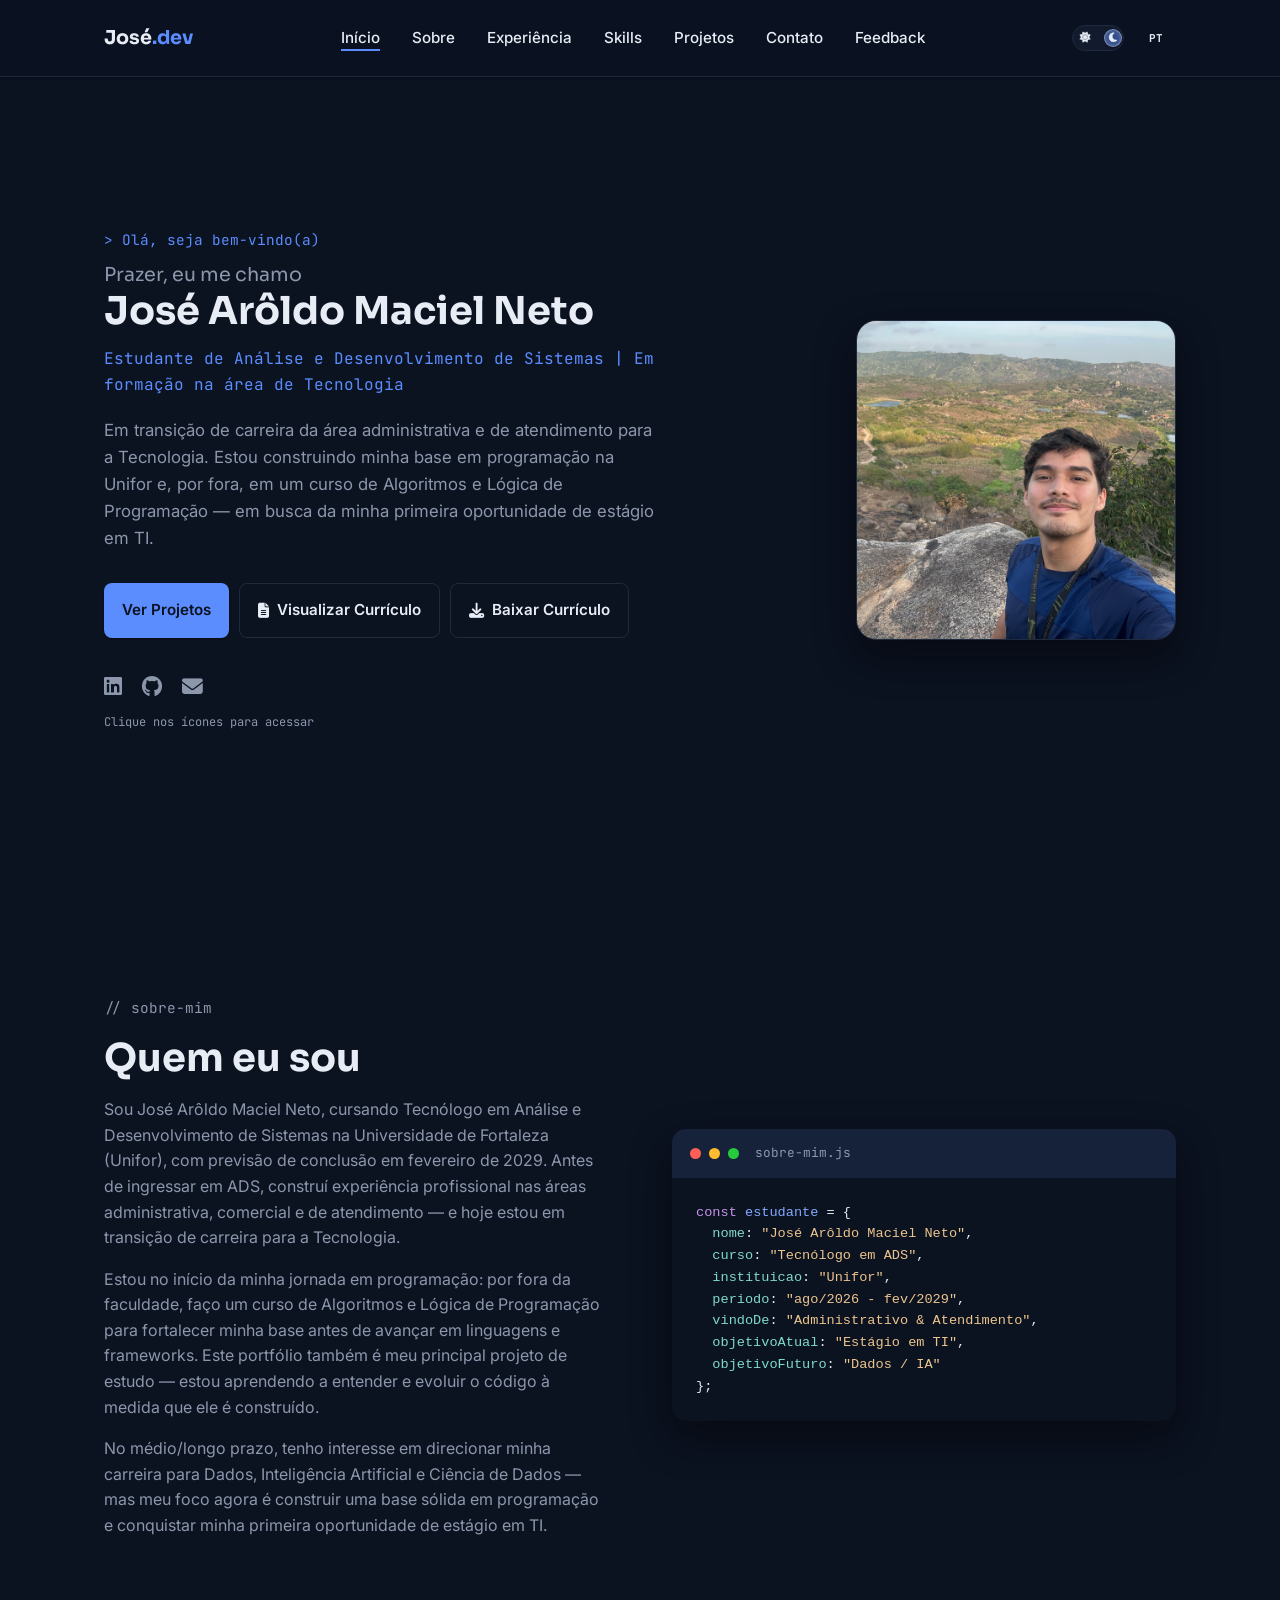
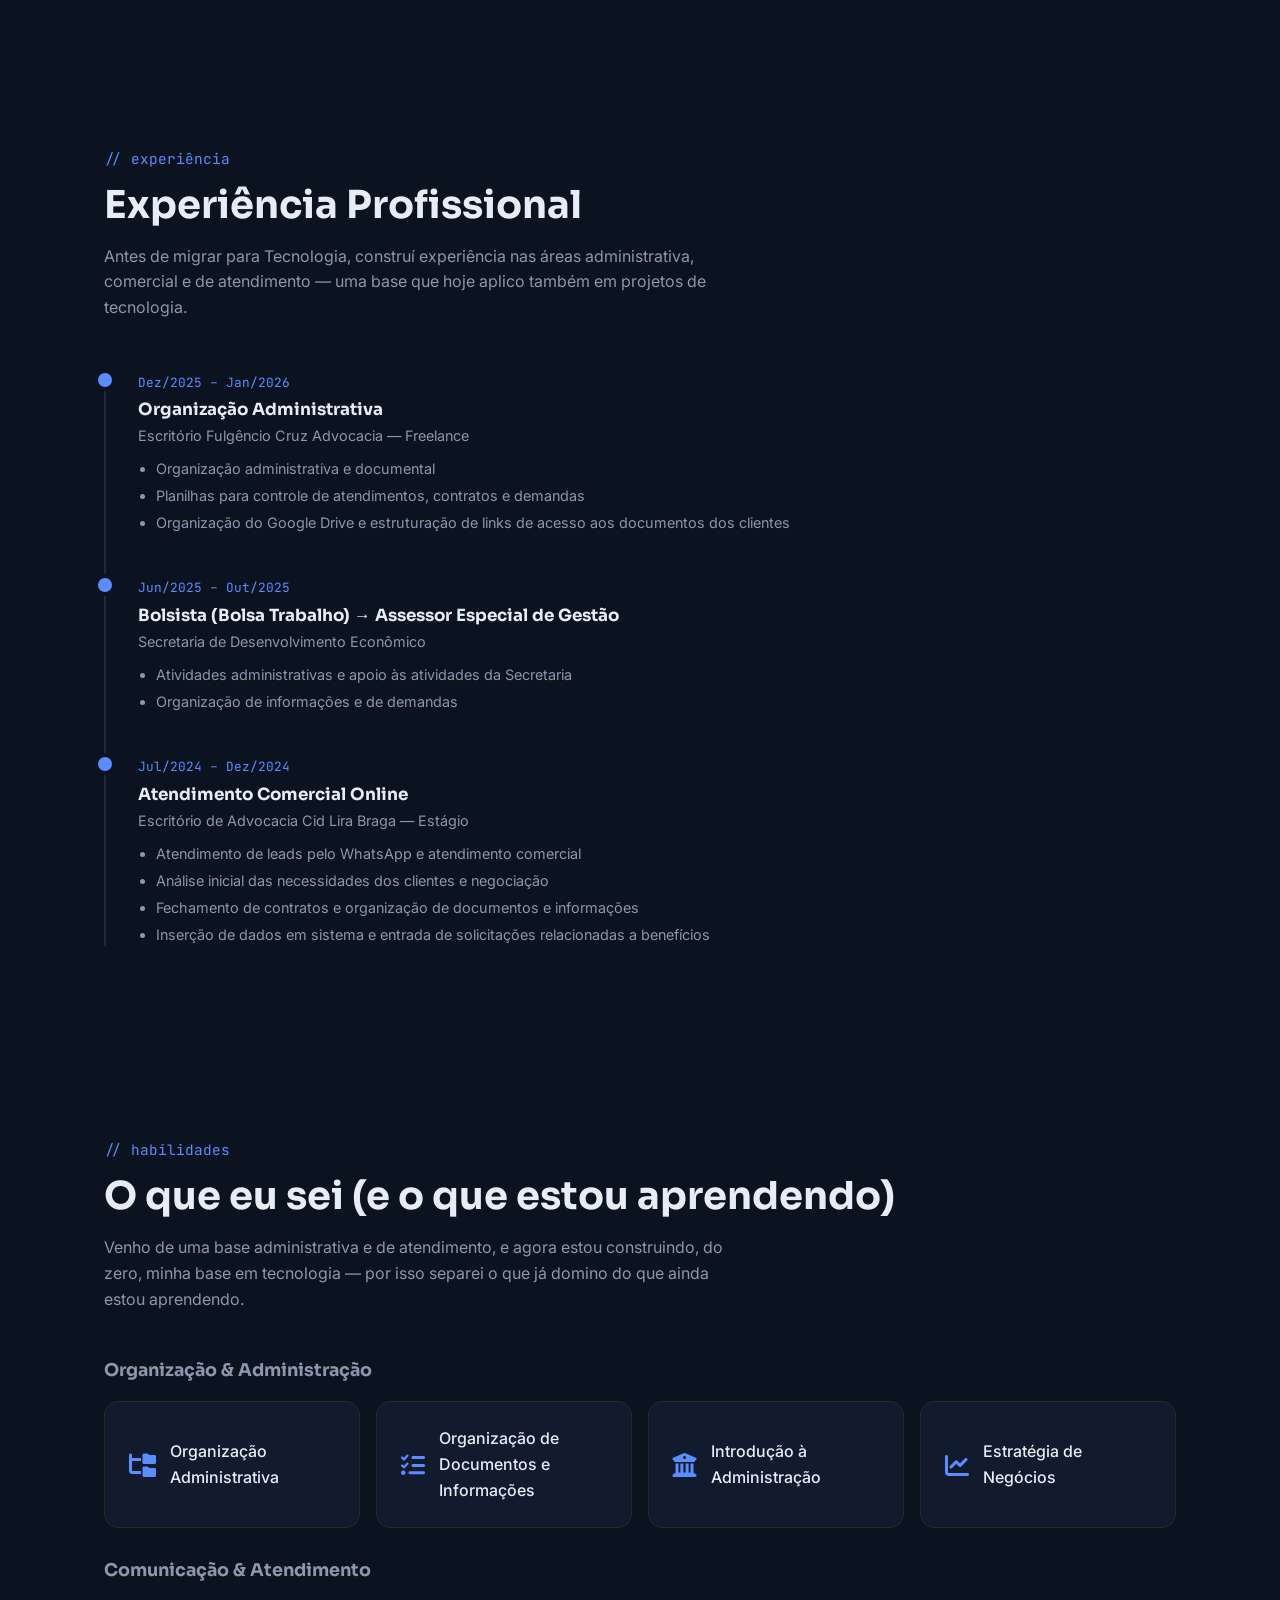
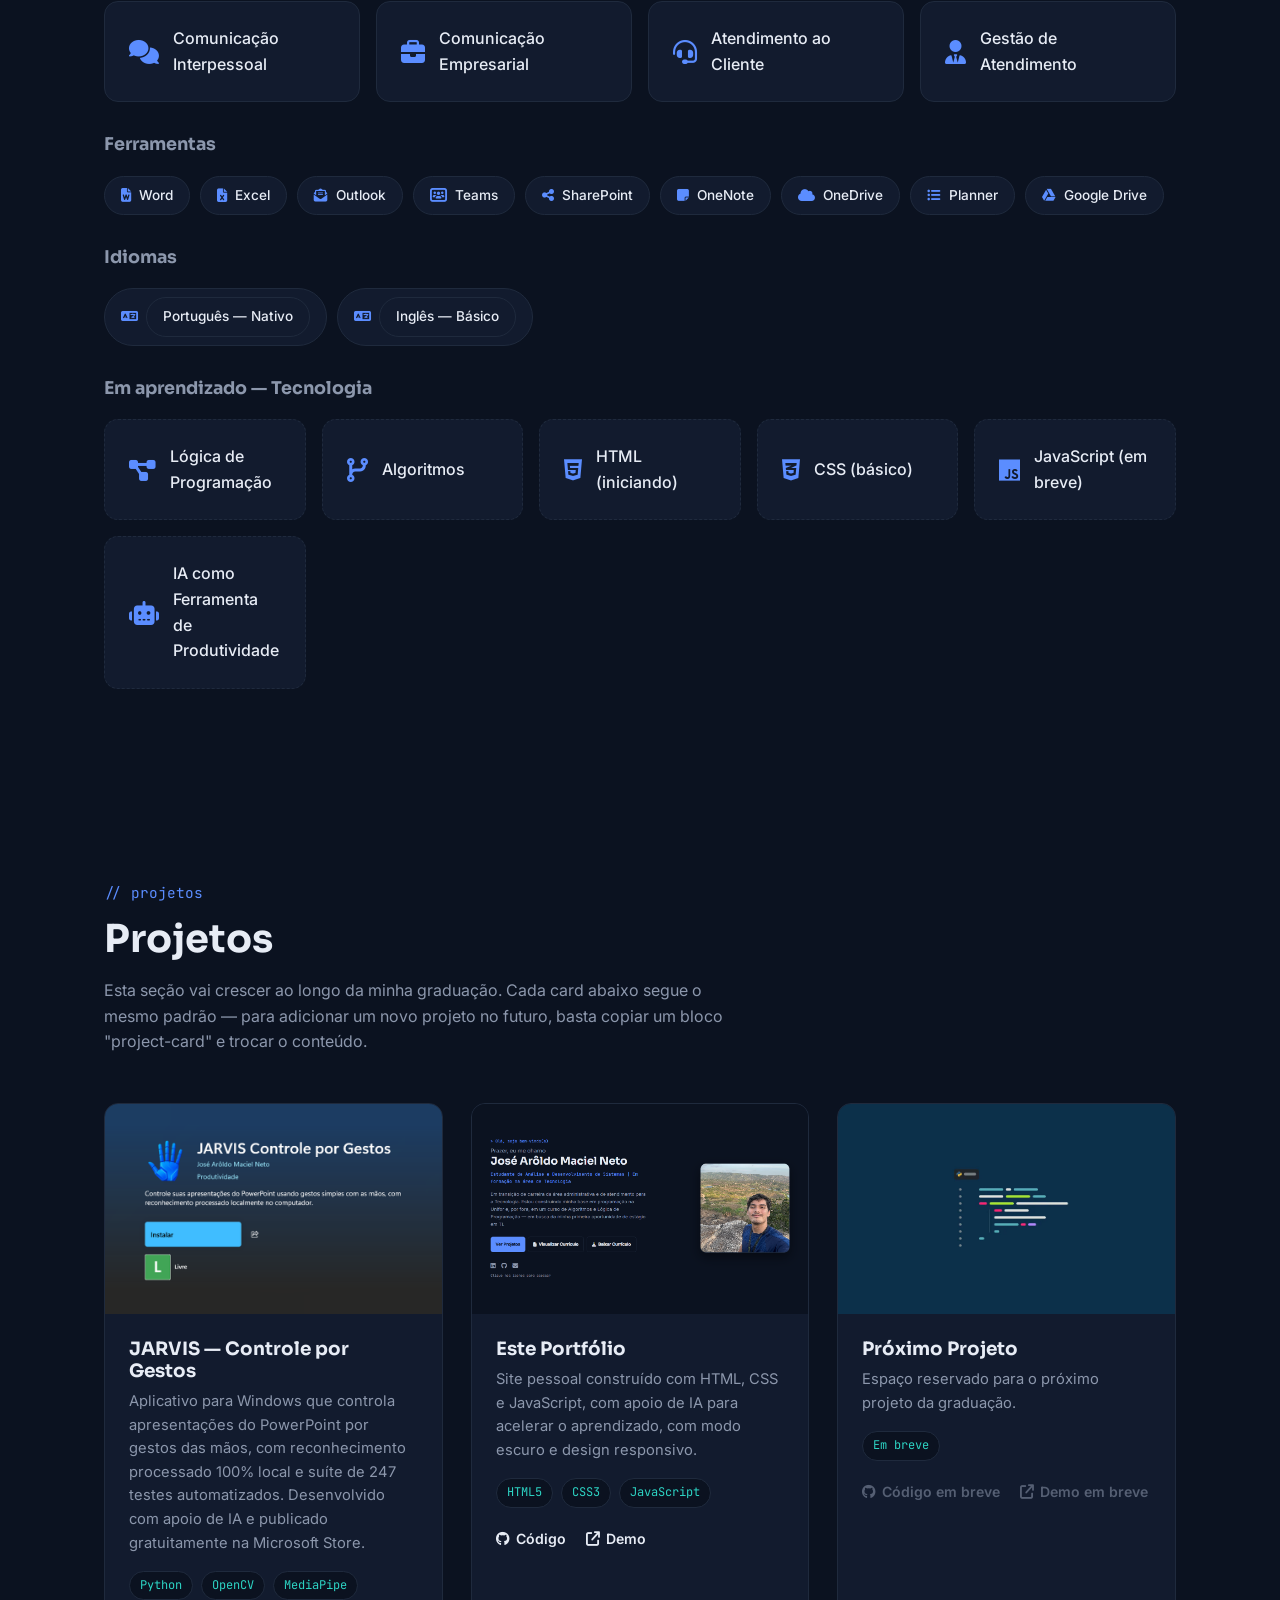
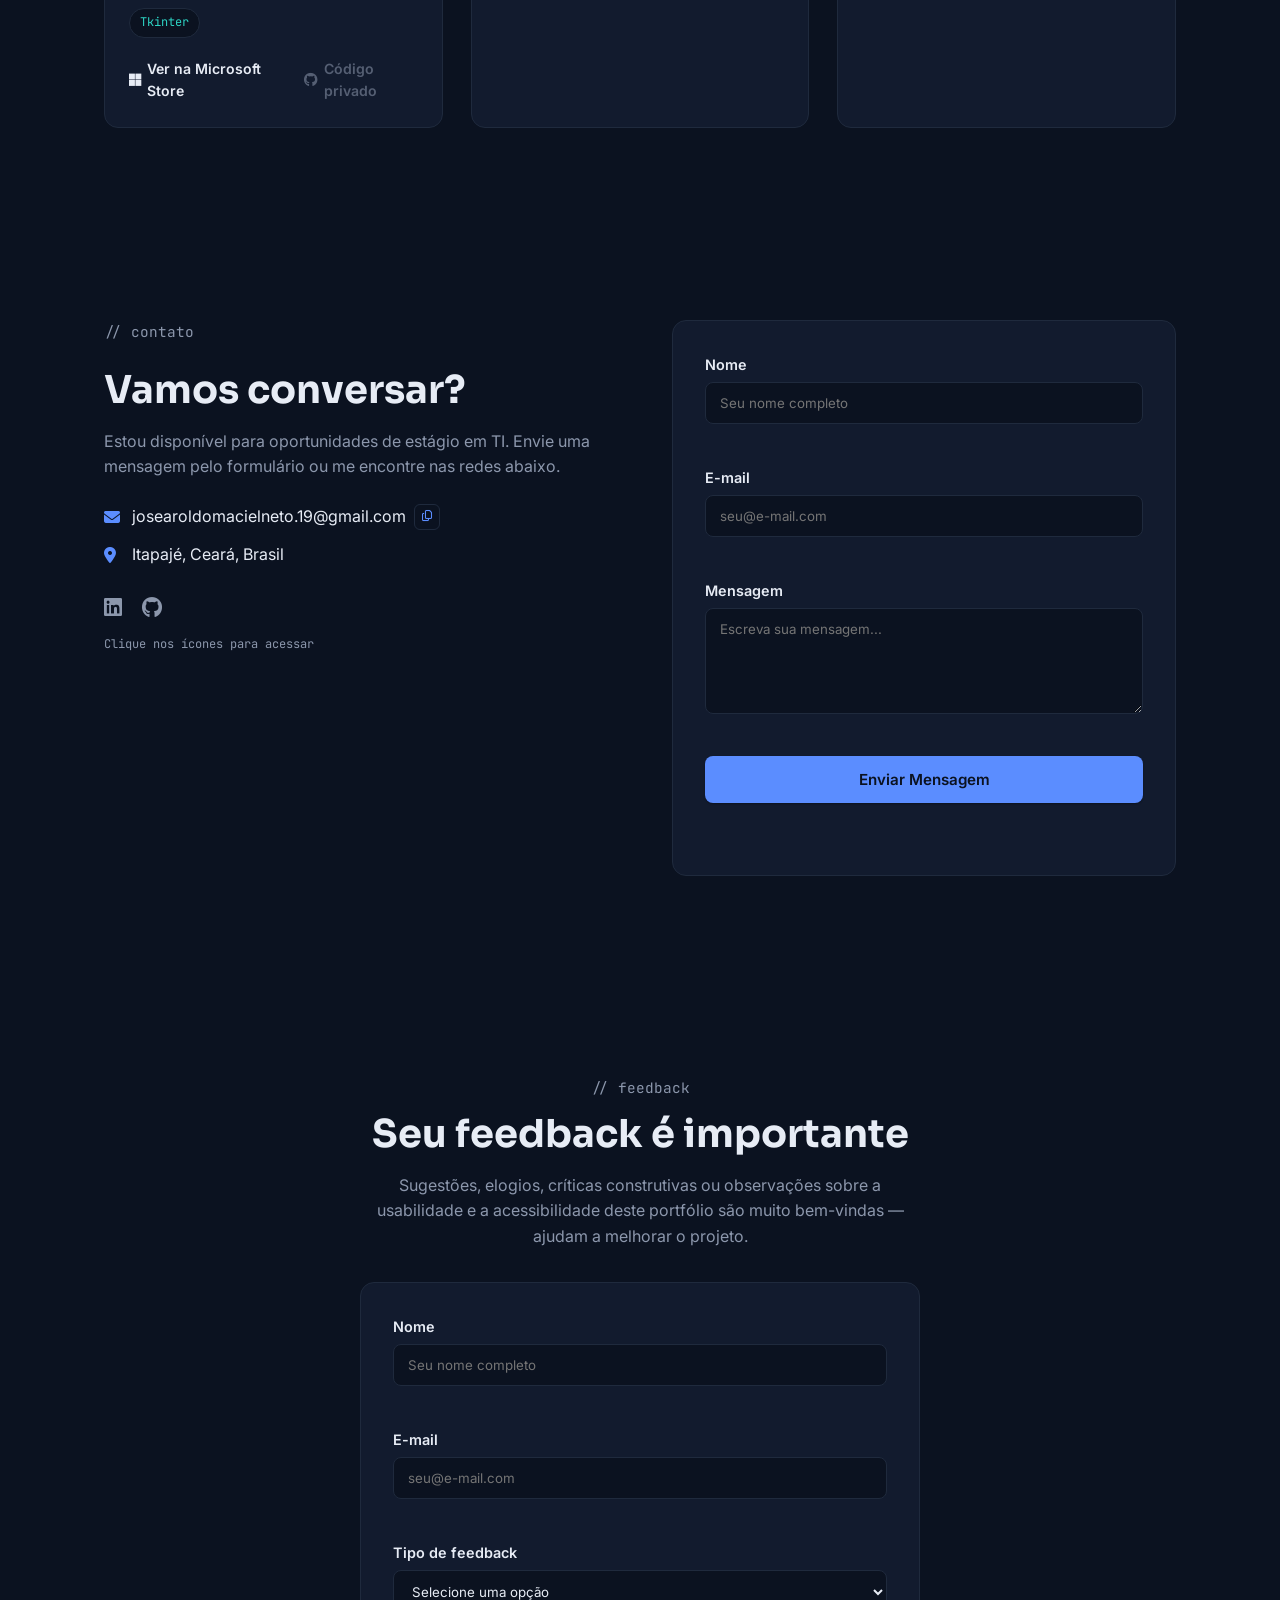
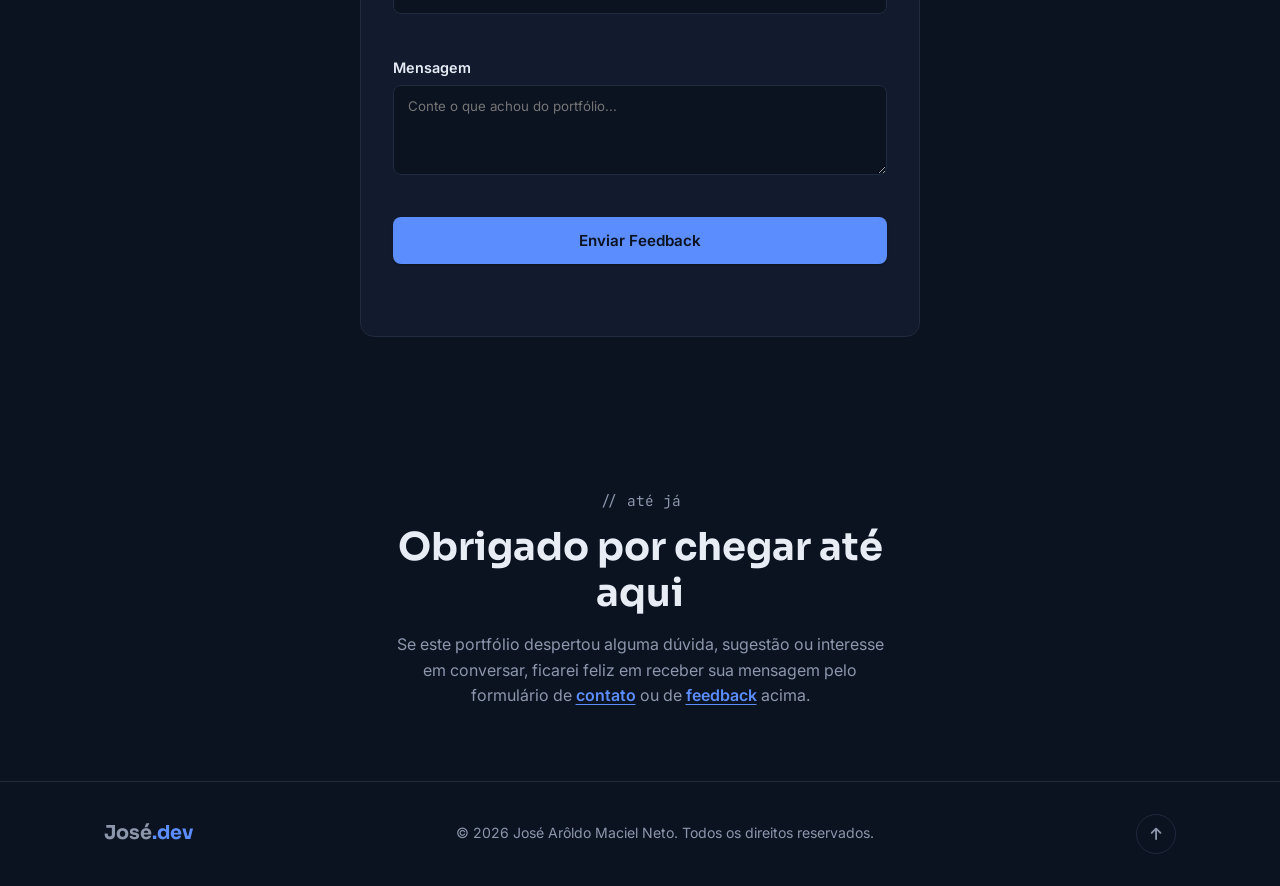
==== commit 146d56b9: "Adiciona projeto JARVIS em destaque, honeypot no feedback e JSON-LD do app Adiciona o card do JARVIS" ====
--- a/index.html
+++ b/index.html
@@ -534,14 +534,14 @@
           </div>
           <div class="project-content">
             <h3 data-i18n="proj_jarvis_title">JARVIS — Controle por Gestos</h3>
-            <p data-i18n="proj_jarvis_desc">Aplicativo para Windows que controla apresentações do PowerPoint por gestos das mãos captados pela webcam. Reconhecimento em tempo real com processamento 100% local — nenhuma imagem sai do computador —, trava de segurança que só envia comandos quando o PowerPoint está em foco e suíte de 247 testes automatizados. Desenvolvido com apoio de IA e publicado gratuitamente na Microsoft Store.</p>
+            <p data-i18n="proj_jarvis_desc">Aplicativo para Windows que controla apresentações do PowerPoint por gestos das mãos, com reconhecimento processado 100% local e suíte de 247 testes automatizados. Desenvolvido com apoio de IA e publicado gratuitamente na Microsoft Store.</p>
             <div class="project-tags">
               <span>Python</span>
               <span>OpenCV</span>
               <span>MediaPipe</span>
               <span>Tkinter</span>
             </div>
-            <div class="project-links">
+            <div class="project-links project-links-stacked">
               <a href="https://apps.microsoft.com/detail/9P8GFNDQ6RTB" target="_blank" rel="noopener"><i aria-hidden="true" class="fa-brands fa-microsoft"></i> <span data-i18n="proj_jarvis_link_store">Ver na Microsoft Store</span></a>
               <span class="link-disabled" aria-disabled="true"><i aria-hidden="true" class="fa-brands fa-github"></i> <span data-i18n="proj_jarvis_codigo_privado">Código privado</span></span>
             </div>
